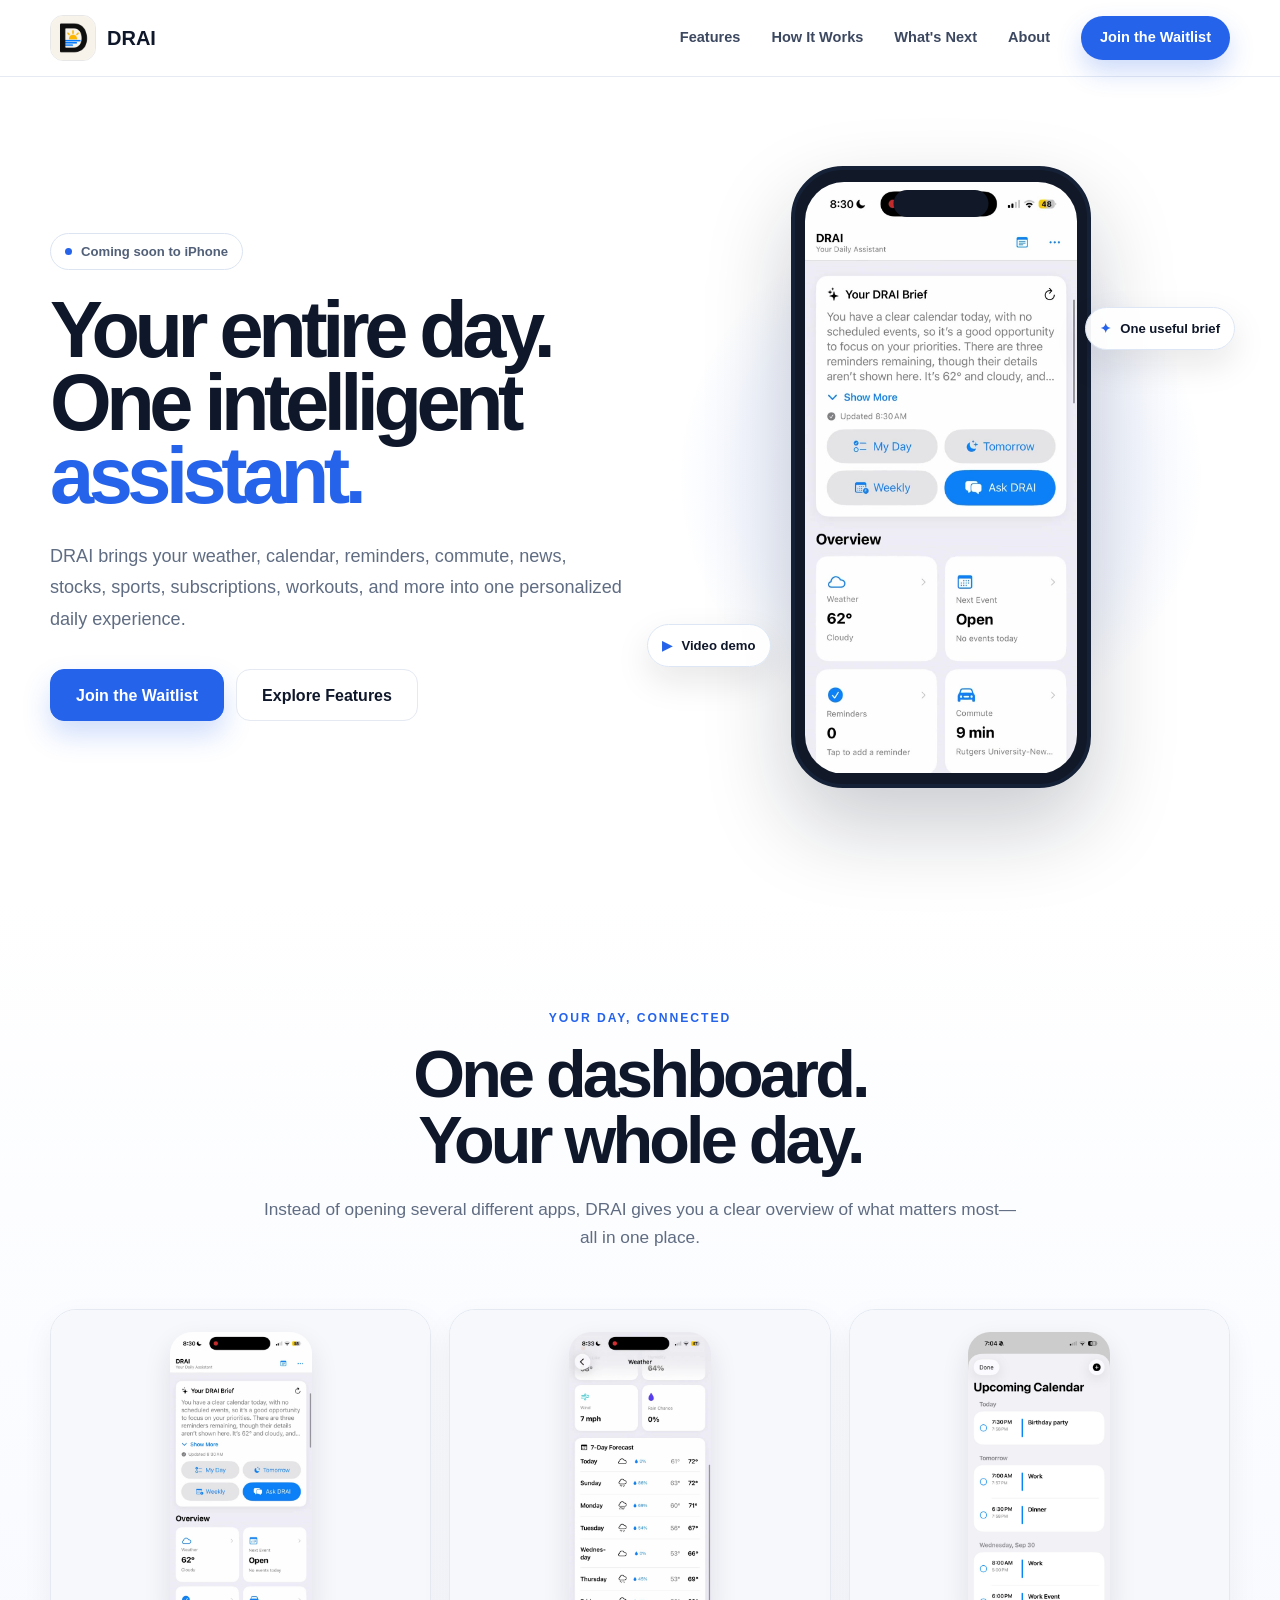
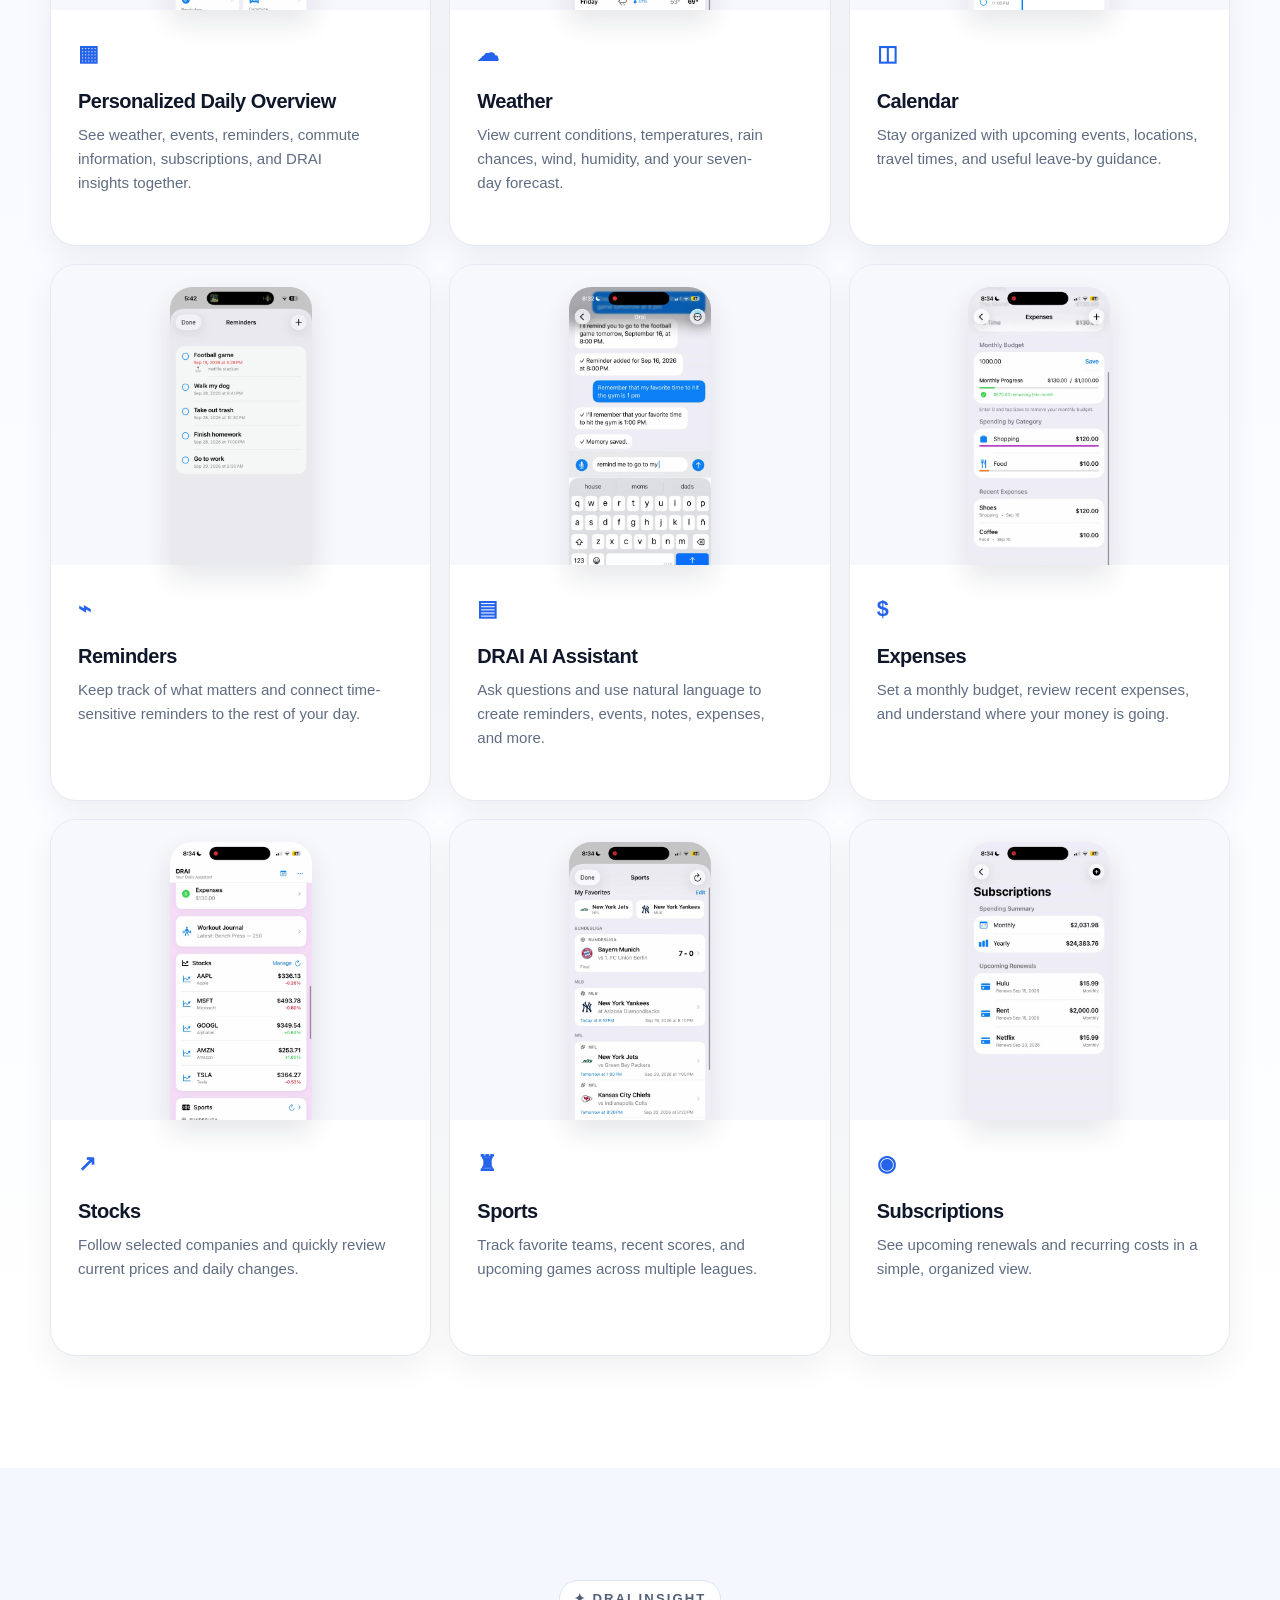
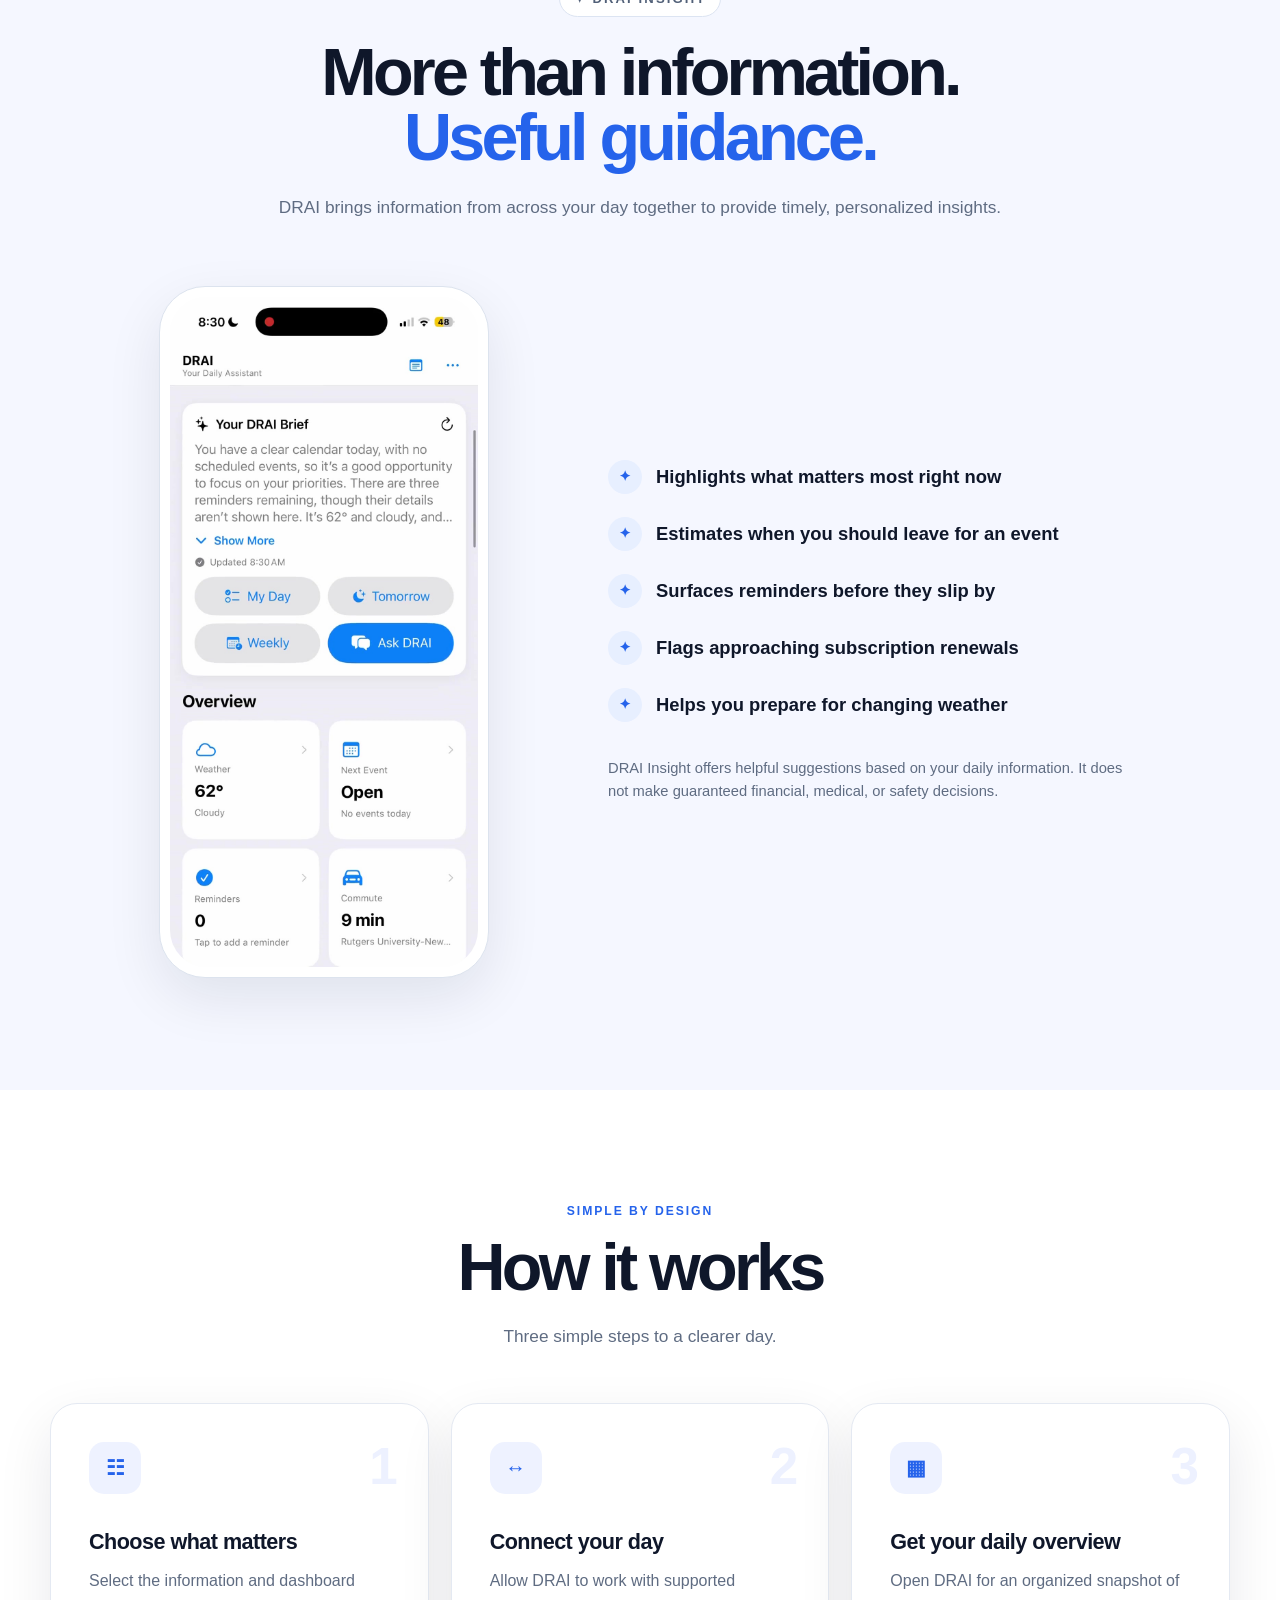
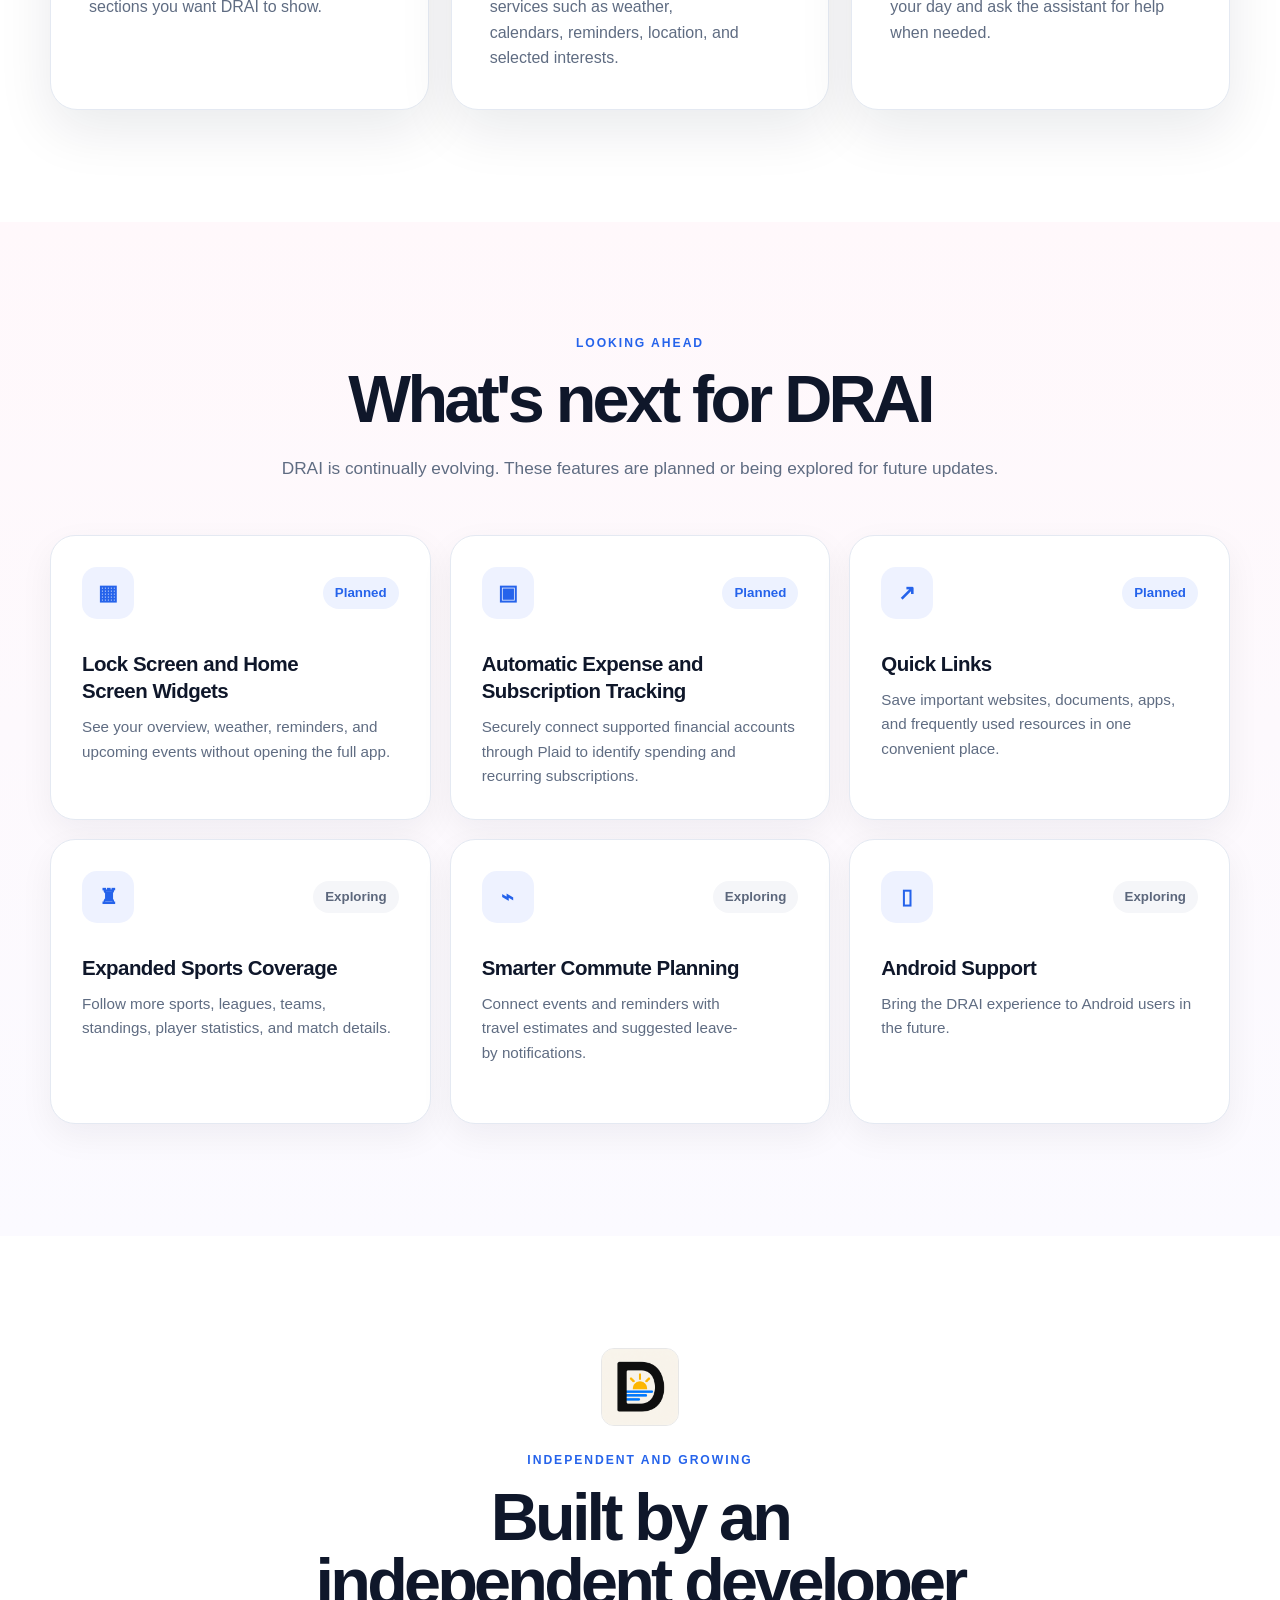
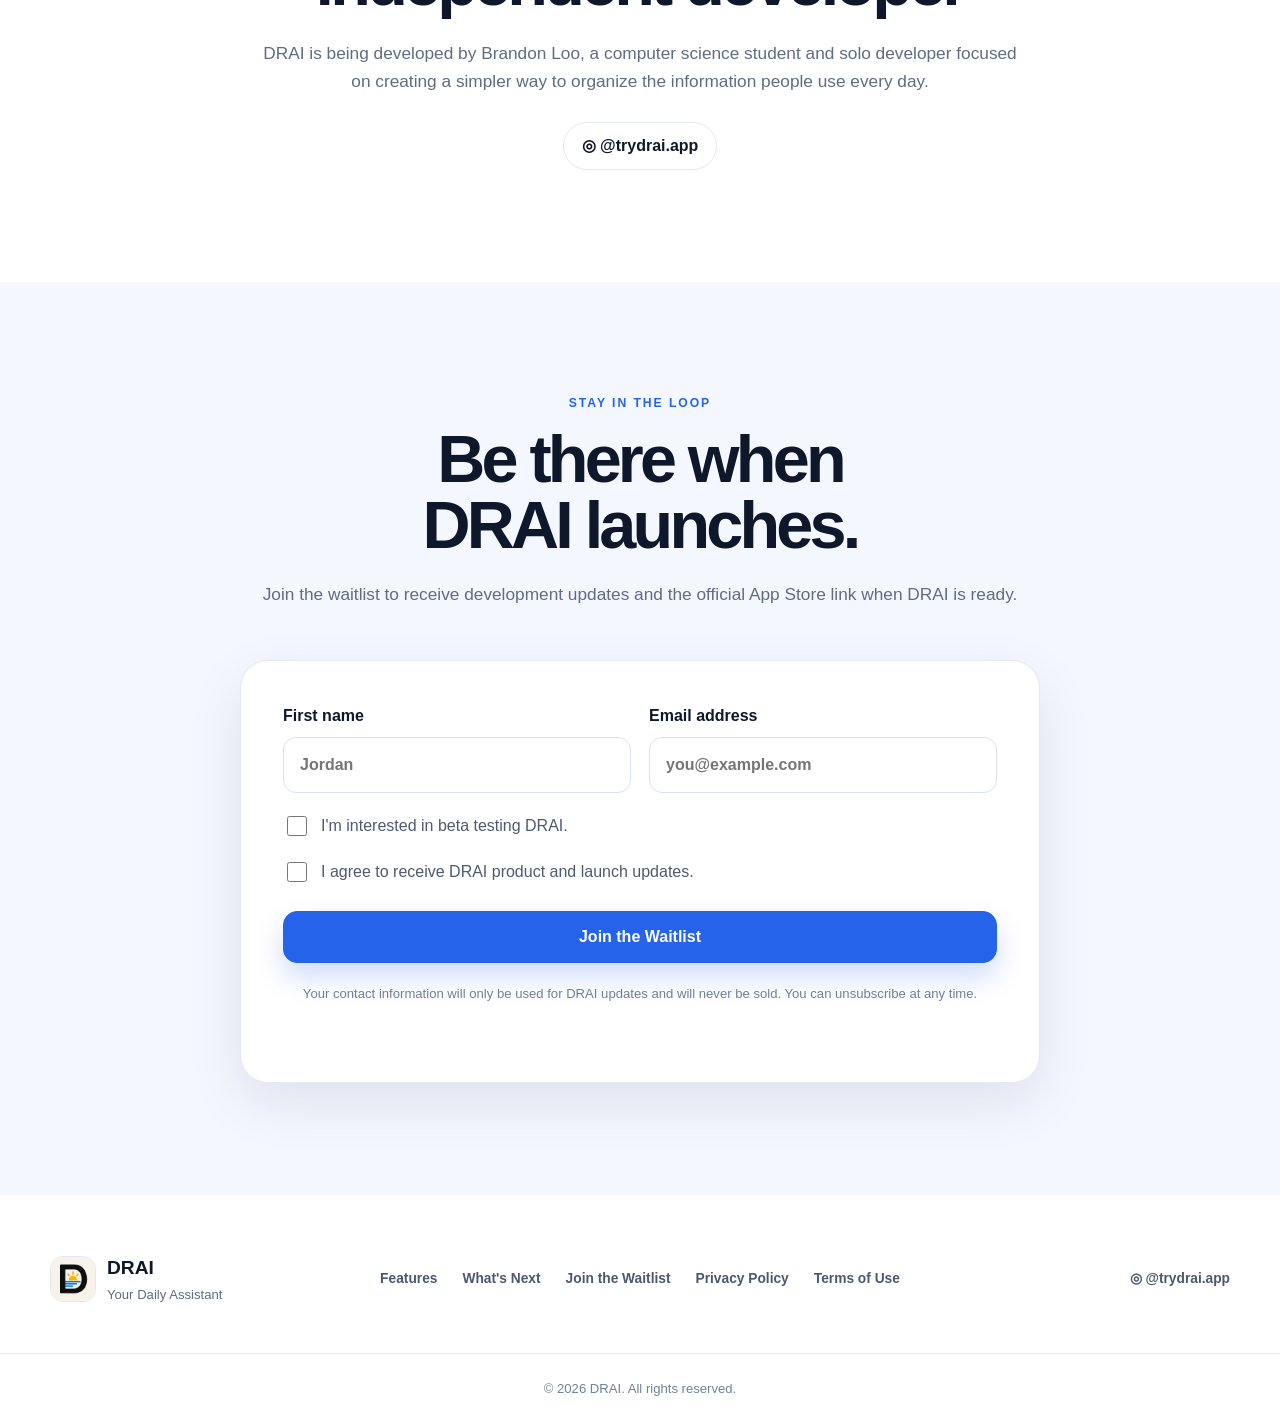
==== index.html @ 0951b3e7 "Publish DRAI landing page" ====
<!doctype html>
<html lang="en">
<head>
  <meta charset="utf-8"><meta name="viewport" content="width=device-width, initial-scale=1"><meta name="theme-color" content="#ffffff">
  <meta name="description" content="DRAI brings your weather, calendar, reminders, commute, news, stocks, sports, subscriptions, workouts, and more into one personalized daily experience.">
  <title>DRAI — Your Daily Assistant</title><link rel="icon" href="assets/drai-icon.png"><link rel="stylesheet" href="styles.css">
</head>
<body>
  <header class="site-header">
    <a class="brand" href="#top" aria-label="DRAI home"><img src="assets/drai-icon.png" alt="DRAI app logo" width="46" height="46"><span>DRAI</span></a>
    <button class="menu-button" type="button" aria-expanded="false" aria-controls="site-nav">Menu</button>
    <nav id="site-nav" aria-label="Main navigation"><a href="#features">Features</a><a href="#how-it-works">How It Works</a><a href="#roadmap">What's Next</a><a href="#about">About</a><a class="nav-cta" href="#waitlist">Join the Waitlist</a></nav>
  </header>
  <main id="top">
    <section class="hero page-width">
      <div class="hero-copy"><p class="status-pill"><span></span> Coming soon to iPhone</p><h1>Your entire day.<br>One intelligent<br><em>assistant.</em></h1><p class="hero-text">DRAI brings your weather, calendar, reminders, commute, news, stocks, sports, subscriptions, workouts, and more into one personalized daily experience.</p><div class="hero-actions"><a class="button primary" href="#waitlist">Join the Waitlist</a><a class="button secondary" href="#features">Explore Features</a></div></div>
      <div class="hero-media"><div class="hero-glow"></div><div class="phone-shell"><div class="phone-speaker"></div><video autoplay muted loop playsinline preload="metadata" poster="assets/screens/overview.jpg" aria-label="DRAI app demonstration"><source src="assets/drai-demo.mp4" type="video/mp4"></video></div><div class="floating-chip chip-one"><span>✦</span> One useful brief</div><div class="floating-chip chip-two"><span>▶</span> Video demo</div></div>
    </section>
    <section id="features" class="features-section section-space"><div class="page-width">
      <div class="section-heading centered"><p class="eyebrow">Your day, connected</p><h2>One dashboard.<br>Your whole day.</h2><p>Instead of opening several different apps, DRAI gives you a clear overview of what matters most—all in one place.</p></div>
      <div class="feature-grid">
        <article class="feature-card"><div class="screen-preview"><img src="assets/screens/overview.jpg" alt="DRAI personalized daily overview"></div><div class="card-copy"><span class="card-icon">▦</span><h3>Personalized Daily Overview</h3><p>See weather, events, reminders, commute information, subscriptions, and DRAI insights together.</p></div></article>
        <article class="feature-card"><div class="screen-preview"><img src="assets/screens/weather.jpg" alt="DRAI weather screen"></div><div class="card-copy"><span class="card-icon">☁</span><h3>Weather</h3><p>View current conditions, temperatures, rain chances, wind, humidity, and your seven-day forecast.</p></div></article>
        <article class="feature-card"><div class="screen-preview"><img src="assets/screens/calendar.jpg" alt="DRAI calendar screen"></div><div class="card-copy"><span class="card-icon">◫</span><h3>Calendar</h3><p>Stay organized with upcoming events, locations, travel times, and useful leave-by guidance.</p></div></article>
        <article class="feature-card"><div class="screen-preview"><img src="assets/screens/reminders.jpg" alt="DRAI reminders screen"></div><div class="card-copy"><span class="card-icon">⌁</span><h3>Reminders</h3><p>Keep track of what matters and connect time-sensitive reminders to the rest of your day.</p></div></article>
        <article class="feature-card"><div class="screen-preview"><img src="assets/screens/assistant.jpg" alt="DRAI AI assistant screen"></div><div class="card-copy"><span class="card-icon">▤</span><h3>DRAI AI Assistant</h3><p>Ask questions and use natural language to create reminders, events, notes, expenses, and more.</p></div></article>
        <article class="feature-card"><div class="screen-preview"><img src="assets/screens/expenses.jpg" alt="DRAI expenses screen"></div><div class="card-copy"><span class="card-icon">$</span><h3>Expenses</h3><p>Set a monthly budget, review recent expenses, and understand where your money is going.</p></div></article>
        <article class="feature-card"><div class="screen-preview"><img src="assets/screens/stocks.jpg" alt="DRAI stocks screen"></div><div class="card-copy"><span class="card-icon">↗</span><h3>Stocks</h3><p>Follow selected companies and quickly review current prices and daily changes.</p></div></article>
        <article class="feature-card"><div class="screen-preview"><img src="assets/screens/sports.jpg" alt="DRAI sports screen"></div><div class="card-copy"><span class="card-icon">♜</span><h3>Sports</h3><p>Track favorite teams, recent scores, and upcoming games across multiple leagues.</p></div></article>
        <article class="feature-card"><div class="screen-preview"><img src="assets/screens/subscriptions.jpg" alt="DRAI subscriptions screen"></div><div class="card-copy"><span class="card-icon">◉</span><h3>Subscriptions</h3><p>See upcoming renewals and recurring costs in a simple, organized view.</p></div></article>
      </div>
    </div></section>
    <section class="insight-section section-space"><div class="page-width">
      <div class="section-heading centered insight-heading"><p class="eyebrow pill-label">✦ DRAI Insight</p><h2>More than information.<br><span>Useful guidance.</span></h2><p>DRAI brings information from across your day together to provide timely, personalized insights.</p></div>
      <div class="insight-grid"><div class="insight-phone"><img src="assets/screens/overview.jpg" alt="DRAI dashboard with a personalized daily insight"></div><div class="insight-copy"><ul><li>Highlights what matters most right now</li><li>Estimates when you should leave for an event</li><li>Surfaces reminders before they slip by</li><li>Flags approaching subscription renewals</li><li>Helps you prepare for changing weather</li></ul><p>DRAI Insight offers helpful suggestions based on your daily information. It does not make guaranteed financial, medical, or safety decisions.</p></div></div>
    </div></section>
    <section id="how-it-works" class="how-section section-space"><div class="page-width">
      <div class="section-heading centered compact-heading"><p class="eyebrow">Simple by design</p><h2>How it works</h2><p>Three simple steps to a clearer day.</p></div>
      <div class="steps-grid"><article><span class="step-number">1</span><div class="step-icon">☷</div><h3>Choose what matters</h3><p>Select the information and dashboard sections you want DRAI to show.</p></article><article><span class="step-number">2</span><div class="step-icon">↔</div><h3>Connect your day</h3><p>Allow DRAI to work with supported services such as weather, calendars, reminders, location, and selected interests.</p></article><article><span class="step-number">3</span><div class="step-icon">▦</div><h3>Get your daily overview</h3><p>Open DRAI for an organized snapshot of your day and ask the assistant for help when needed.</p></article></div>
    </div></section>
    <section id="roadmap" class="roadmap-section section-space"><div class="page-width">
      <div class="section-heading centered compact-heading"><p class="eyebrow">Looking ahead</p><h2>What's next for DRAI</h2><p>DRAI is continually evolving. These features are planned or being explored for future updates.</p></div>
      <div class="roadmap-grid">
        <article><div class="roadmap-top"><span class="roadmap-icon">▦</span><small>Planned</small></div><h3>Lock Screen and Home Screen Widgets</h3><p>See your overview, weather, reminders, and upcoming events without opening the full app.</p></article>
        <article><div class="roadmap-top"><span class="roadmap-icon">▣</span><small>Planned</small></div><h3>Automatic Expense and Subscription Tracking</h3><p>Securely connect supported financial accounts through Plaid to identify spending and recurring subscriptions.</p></article>
        <article><div class="roadmap-top"><span class="roadmap-icon">↗</span><small>Planned</small></div><h3>Quick Links</h3><p>Save important websites, documents, apps, and frequently used resources in one convenient place.</p></article>
        <article><div class="roadmap-top"><span class="roadmap-icon">♜</span><small class="exploring">Exploring</small></div><h3>Expanded Sports Coverage</h3><p>Follow more sports, leagues, teams, standings, player statistics, and match details.</p></article>
        <article><div class="roadmap-top"><span class="roadmap-icon">⌁</span><small class="exploring">Exploring</small></div><h3>Smarter Commute Planning</h3><p>Connect events and reminders with travel estimates and suggested leave-by notifications.</p></article>
        <article><div class="roadmap-top"><span class="roadmap-icon">▯</span><small class="exploring">Exploring</small></div><h3>Android Support</h3><p>Bring the DRAI experience to Android users in the future.</p></article>
      </div>
    </div></section>
    <section id="about" class="about-section section-space"><div class="page-width about-content"><img src="assets/drai-icon.png" alt="DRAI app logo" width="78" height="78"><p class="eyebrow">Independent and growing</p><h2>Built by an<br>independent developer</h2><p>DRAI is being developed by Brandon Loo, a computer science student and solo developer focused on creating a simpler way to organize the information people use every day.</p><a class="instagram-pill" href="https://www.instagram.com/trydrai.app/" target="_blank" rel="noreferrer">◎ @trydrai.app</a></div></section>
    <section id="waitlist" class="waitlist-section section-space"><div class="page-width">
      <div class="section-heading centered compact-heading"><p class="eyebrow">Stay in the loop</p><h2>Be there when<br>DRAI launches.</h2><p>Join the waitlist to receive development updates and the official App Store link when DRAI is ready.</p></div>
      <form class="waitlist-card" id="waitlist-form"><div class="form-row"><label>First name<input name="firstName" autocomplete="given-name" placeholder="Jordan" required></label><label>Email address<input name="email" type="email" autocomplete="email" placeholder="you@example.com" required></label></div><label class="check-row"><input name="beta" type="checkbox"><span>I'm interested in beta testing DRAI.</span></label><label class="check-row"><input name="updates" type="checkbox" required><span>I agree to receive DRAI product and launch updates.</span></label><button class="button primary form-button" type="submit">Join the Waitlist</button><p class="privacy-note">Your contact information will only be used for DRAI updates and will never be sold. You can unsubscribe at any time.</p><p class="form-status" aria-live="polite"></p></form>
    </div></section>
  </main>
  <footer><div class="footer-main page-width"><div class="footer-brand"><img src="assets/drai-icon.png" alt="" width="46" height="46"><div><strong>DRAI</strong><span>Your Daily Assistant</span></div></div><div class="footer-links"><a href="#features">Features</a><a href="#roadmap">What's Next</a><a href="#waitlist">Join the Waitlist</a><a href="privacy.html">Privacy Policy</a><a href="terms.html">Terms of Use</a></div><a class="footer-social" href="https://www.instagram.com/trydrai.app/" target="_blank" rel="noreferrer">◎ @trydrai.app</a></div><p class="copyright">© <span id="year"></span> DRAI. All rights reserved.</p></footer>
  <script src="script.js"></script>
</body></html>
---- styles.css ----
:root{--ink:#0f172a;--muted:#5f6c82;--blue:#2563eb;--soft:#f5f7ff;--line:#e4e9f2;--white:#fff;--shadow:0 20px 55px rgba(15,23,42,.09)}
*{box-sizing:border-box}html{scroll-behavior:smooth}body{margin:0;color:var(--ink);background:#fff;font-family:-apple-system,BlinkMacSystemFont,"SF Pro Display","Segoe UI",sans-serif;font-size:16px;line-height:1.6}img,video{display:block;max-width:100%}a{color:inherit}.page-width{width:min(1180px,calc(100% - 40px));margin-inline:auto}.section-space{padding-block:112px}
.site-header{position:sticky;z-index:50;top:0;display:flex;align-items:center;justify-content:space-between;padding:15px max(24px,calc((100vw - 1180px)/2));border-bottom:1px solid rgba(228,233,242,.9);background:rgba(255,255,255,.92);backdrop-filter:blur(18px)}.brand{display:flex;align-items:center;gap:11px;font-size:1.25rem;font-weight:850;text-decoration:none}.brand img,.footer-brand img,.about-content>img{border:1px solid #e7e7e7;border-radius:13px}.menu-button{display:none;border:0;background:none;color:var(--ink);font:inherit;font-weight:750}.site-header nav{display:flex;align-items:center;gap:31px}.site-header nav a{color:#3c4860;font-size:.91rem;font-weight:650;text-decoration:none}.site-header nav a:hover{color:var(--blue)}.nav-cta{padding:10px 19px!important;border-radius:999px;color:#fff!important;background:var(--blue);box-shadow:0 12px 26px rgba(37,99,235,.23)}
.hero{display:grid;grid-template-columns:1.02fr .98fr;align-items:center;min-height:780px;padding-block:80px 100px}.status-pill,.pill-label{display:inline-flex!important;align-items:center;gap:9px;width:max-content!important;margin:0 0 23px!important;padding:7px 14px;border:1px solid #dce4f2;border-radius:999px;color:#516078!important;background:#fff!important;font-size:.82rem!important;font-weight:700}.status-pill span{width:7px;height:7px;border-radius:99px;background:var(--blue)}h1,h2,h3,p{text-wrap:pretty}h1{margin:0;font-size:clamp(3.9rem,6.2vw,6.1rem);line-height:.92;letter-spacing:-.069em}h1 em{color:var(--blue);font-style:normal}.hero-text{max-width:650px;margin:29px 0 0;color:var(--muted);font-size:1.13rem;line-height:1.75}.hero-actions{display:flex;flex-wrap:wrap;gap:12px;margin-top:34px}.button{display:inline-flex;align-items:center;justify-content:center;min-height:52px;padding:0 25px;border:1px solid var(--line);border-radius:14px;font:inherit;font-weight:760;text-decoration:none;cursor:pointer;transition:transform .2s ease,box-shadow .2s ease}.button:hover{transform:translateY(-2px)}.button.primary{border-color:var(--blue);color:#fff;background:var(--blue);box-shadow:0 14px 28px rgba(37,99,235,.22)}.button.secondary{background:#fff}.hero-media{position:relative;display:grid;place-items:center;min-height:640px}.hero-glow{position:absolute;width:520px;height:520px;border-radius:50%;background:radial-gradient(circle,#e5efff 0,#f5f8ff 55%,rgba(255,255,255,0) 72%)}.phone-shell{position:relative;z-index:2;overflow:hidden;width:300px;padding:12px 10px 10px;border:4px solid #152137;border-radius:52px;background:#111827;box-shadow:0 38px 85px rgba(15,23,42,.22)}.phone-shell video{width:100%;aspect-ratio:900/1956;border-radius:39px;object-fit:cover;background:#eef0f7}.phone-speaker{position:absolute;z-index:4;top:20px;left:50%;width:95px;height:27px;border-radius:999px;background:#111827;transform:translateX(-50%)}.floating-chip{position:absolute;z-index:4;padding:10px 14px;border:1px solid #dce6f4;border-radius:999px;background:rgba(255,255,255,.94);box-shadow:0 14px 35px rgba(15,23,42,.1);font-size:.82rem;font-weight:750}.floating-chip span{margin-right:6px;color:var(--blue)}.chip-one{top:150px;right:-5px}.chip-two{bottom:130px;left:-5px}
.section-heading{max-width:820px;margin:0 auto 58px}.section-heading.centered{text-align:center}.eyebrow{margin:0 0 14px;color:var(--blue);font-size:.76rem;font-weight:850;letter-spacing:.16em;text-transform:uppercase}.section-heading h2,.about-content h2,.legal-page h2{margin:0;font-size:clamp(3rem,5.2vw,5rem);line-height:.98;letter-spacing:-.057em}.section-heading h2 span{color:var(--blue)}.section-heading>p:last-child{max-width:760px;margin:23px auto 0;color:var(--muted);font-size:1.08rem}.compact-heading{margin-bottom:52px}
.features-section{background:linear-gradient(180deg,#fff 0,#f8faff 35%,#fff 100%)}.feature-grid{display:grid;grid-template-columns:repeat(3,1fr);gap:18px}.feature-card{overflow:hidden;border:1px solid var(--line);border-radius:26px;background:#fff;box-shadow:0 12px 32px rgba(15,23,42,.06);transition:transform .2s ease,box-shadow .2s ease}.feature-card:hover{transform:translateY(-5px);box-shadow:var(--shadow)}.screen-preview{display:grid;place-items:center;height:300px;padding:22px 20px 0;background:#f7f8fc}.screen-preview img{width:142px;height:278px;border-radius:22px 22px 0 0;object-fit:cover;object-position:top;box-shadow:0 12px 28px rgba(15,23,42,.11)}.card-copy{min-height:235px;padding:27px}.card-copy h3{margin:17px 0 10px;font-size:1.25rem;line-height:1.23;letter-spacing:-.025em}.card-copy p{margin:0;color:var(--muted);font-size:.94rem}.card-icon{color:var(--blue);font-size:1.35rem;font-weight:850}
.insight-section{background:var(--soft)}.insight-heading{margin-bottom:65px}.insight-grid{display:grid;grid-template-columns:.8fr 1.2fr;gap:110px;align-items:center;max-width:980px;margin:auto}.insight-phone{justify-self:center;overflow:hidden;width:330px;padding:10px;border:1px solid #dce3ee;border-radius:46px;background:#fff;box-shadow:var(--shadow)}.insight-phone img{border-radius:37px}.insight-copy ul{display:grid;gap:23px;margin:0;padding:0;list-style:none}.insight-copy li{display:flex;align-items:center;font-size:1.15rem;font-weight:650}.insight-copy li::before{content:"✦";display:grid;place-items:center;flex:0 0 34px;width:34px;height:34px;margin-right:14px;border-radius:50%;color:var(--blue);background:#e7efff;font-size:.9rem}.insight-copy>p{margin:35px 0 0;color:var(--muted);font-size:.92rem}
.steps-grid{display:grid;grid-template-columns:repeat(3,1fr);gap:22px}.steps-grid article{position:relative;min-height:305px;padding:38px;border:1px solid var(--line);border-radius:27px;background:#fff;box-shadow:var(--shadow)}.step-number{position:absolute;top:22px;right:30px;color:#edf1ff;font-size:3.2rem;font-weight:900}.step-icon,.roadmap-icon{display:grid;place-items:center;width:52px;height:52px;border-radius:15px;color:var(--blue);background:#eef2ff;font-size:1.3rem;font-weight:850}.steps-grid h3{margin:31px 0 9px;font-size:1.35rem;letter-spacing:-.025em}.steps-grid p{margin:0;color:var(--muted)}
.roadmap-section{background:linear-gradient(180deg,#fff8fb,#fbfaff)}.roadmap-grid{display:grid;grid-template-columns:repeat(3,1fr);gap:19px}.roadmap-grid article{min-height:285px;padding:31px;border:1px solid var(--line);border-radius:25px;background:#fff;box-shadow:0 12px 34px rgba(15,23,42,.055)}.roadmap-top{display:flex;align-items:center;justify-content:space-between}.roadmap-top small{padding:5px 12px;border-radius:999px;color:var(--blue);background:#edf2ff;font-weight:800}.roadmap-top small.exploring{color:#5c677c;background:#f5f6f9}.roadmap-grid h3{margin:31px 0 11px;font-size:1.28rem;line-height:1.32;letter-spacing:-.025em}.roadmap-grid p{margin:0;color:var(--muted);font-size:.95rem}
.about-section{text-align:center;background:#fff}.about-content{display:flex;flex-direction:column;align-items:center;max-width:850px}.about-content>img{margin-bottom:25px}.about-content>p:not(.eyebrow){max-width:760px;margin:25px auto 0;color:var(--muted);font-size:1.08rem}.instagram-pill{margin-top:27px;padding:10px 18px;border:1px solid var(--line);border-radius:999px;background:#fff;font-weight:750;text-decoration:none}.waitlist-section{background:var(--soft)}.waitlist-card{max-width:800px;margin:auto;padding:42px;border:1px solid var(--line);border-radius:28px;background:#fff;box-shadow:var(--shadow)}.form-row{display:grid;grid-template-columns:1fr 1fr;gap:18px}.waitlist-card label:not(.check-row){display:grid;gap:8px;font-weight:750}.waitlist-card input:not([type=checkbox]){width:100%;min-height:56px;padding:0 16px;border:1px solid #dce2ed;border-radius:13px;color:var(--ink);font:inherit;outline:none}.waitlist-card input:not([type=checkbox]):focus{border-color:var(--blue);box-shadow:0 0 0 4px #eaf1ff}.check-row{display:flex;align-items:center;gap:11px;margin-top:20px;color:#4e5a70}.check-row input{width:20px;height:20px;accent-color:var(--blue)}.form-button{width:100%;margin-top:26px}.privacy-note{margin:20px auto 0;color:#718096;font-size:.82rem;text-align:center}.form-status{min-height:24px;margin:12px 0 0;color:var(--blue);font-weight:700;text-align:center}
.legal-page{max-width:800px}.legal-page p:not(.eyebrow){color:var(--muted);font-size:1.05rem}footer{padding-top:58px;background:#fff}.footer-main{display:grid;grid-template-columns:1fr auto 1fr;align-items:center;gap:35px;padding-bottom:48px}.footer-brand{display:flex;align-items:center;gap:11px}.footer-brand div{display:flex;flex-direction:column}.footer-brand strong{font-size:1.2rem}.footer-brand span{color:var(--muted);font-size:.82rem}.footer-links{display:flex;flex-wrap:wrap;justify-content:center;gap:25px}.footer-links a,.footer-social{color:#4b586e;font-size:.86rem;font-weight:650;text-decoration:none}.footer-social{justify-self:end}.copyright{margin:0;padding:24px;border-top:1px solid var(--line);color:#738097;font-size:.82rem;text-align:center}
@media(max-width:1000px){.hero{grid-template-columns:1fr;padding-top:90px}.hero-copy{max-width:760px}.hero-media{margin-top:45px}.feature-grid{grid-template-columns:repeat(2,1fr)}.insight-grid{gap:60px}.footer-main{grid-template-columns:1fr}.footer-brand{justify-content:center}.footer-social{justify-self:center}}
@media(max-width:720px){.page-width{width:min(100% - 28px,1180px)}.section-space{padding-block:82px}.site-header{padding-inline:18px}.menu-button{display:block}.site-header nav{position:absolute;top:calc(100% + 1px);left:0;right:0;display:none;align-items:stretch;gap:0;padding:12px 18px 20px;border-bottom:1px solid var(--line);background:#fff;box-shadow:0 18px 30px rgba(15,23,42,.08)}.site-header nav.open{display:grid}.site-header nav a{padding:12px 4px}.nav-cta{margin-top:7px;text-align:center}.hero{min-height:auto;padding-block:76px 60px}h1{font-size:clamp(3.15rem,15vw,4.7rem)}.hero-text{font-size:1rem}.hero-media{min-height:570px}.phone-shell{width:262px}.hero-glow{width:380px;height:380px}.floating-chip{font-size:.72rem}.chip-one{right:-5px}.chip-two{left:-5px}.feature-grid,.steps-grid,.roadmap-grid,.insight-grid,.form-row{grid-template-columns:1fr}.screen-preview{height:330px}.screen-preview img{width:156px;height:306px}.insight-grid{gap:45px}.insight-phone{width:min(300px,90%)}.insight-copy li{align-items:flex-start;font-size:1rem}.steps-grid article{min-height:270px}.roadmap-grid article{min-height:260px}.about-content h2{font-size:clamp(2.8rem,13vw,4.2rem)}.waitlist-card{padding:28px 20px}.check-row{align-items:flex-start}.footer-links{gap:15px 20px}}
@media(prefers-reduced-motion:reduce){html{scroll-behavior:auto}.feature-card,.button{transition:none}}
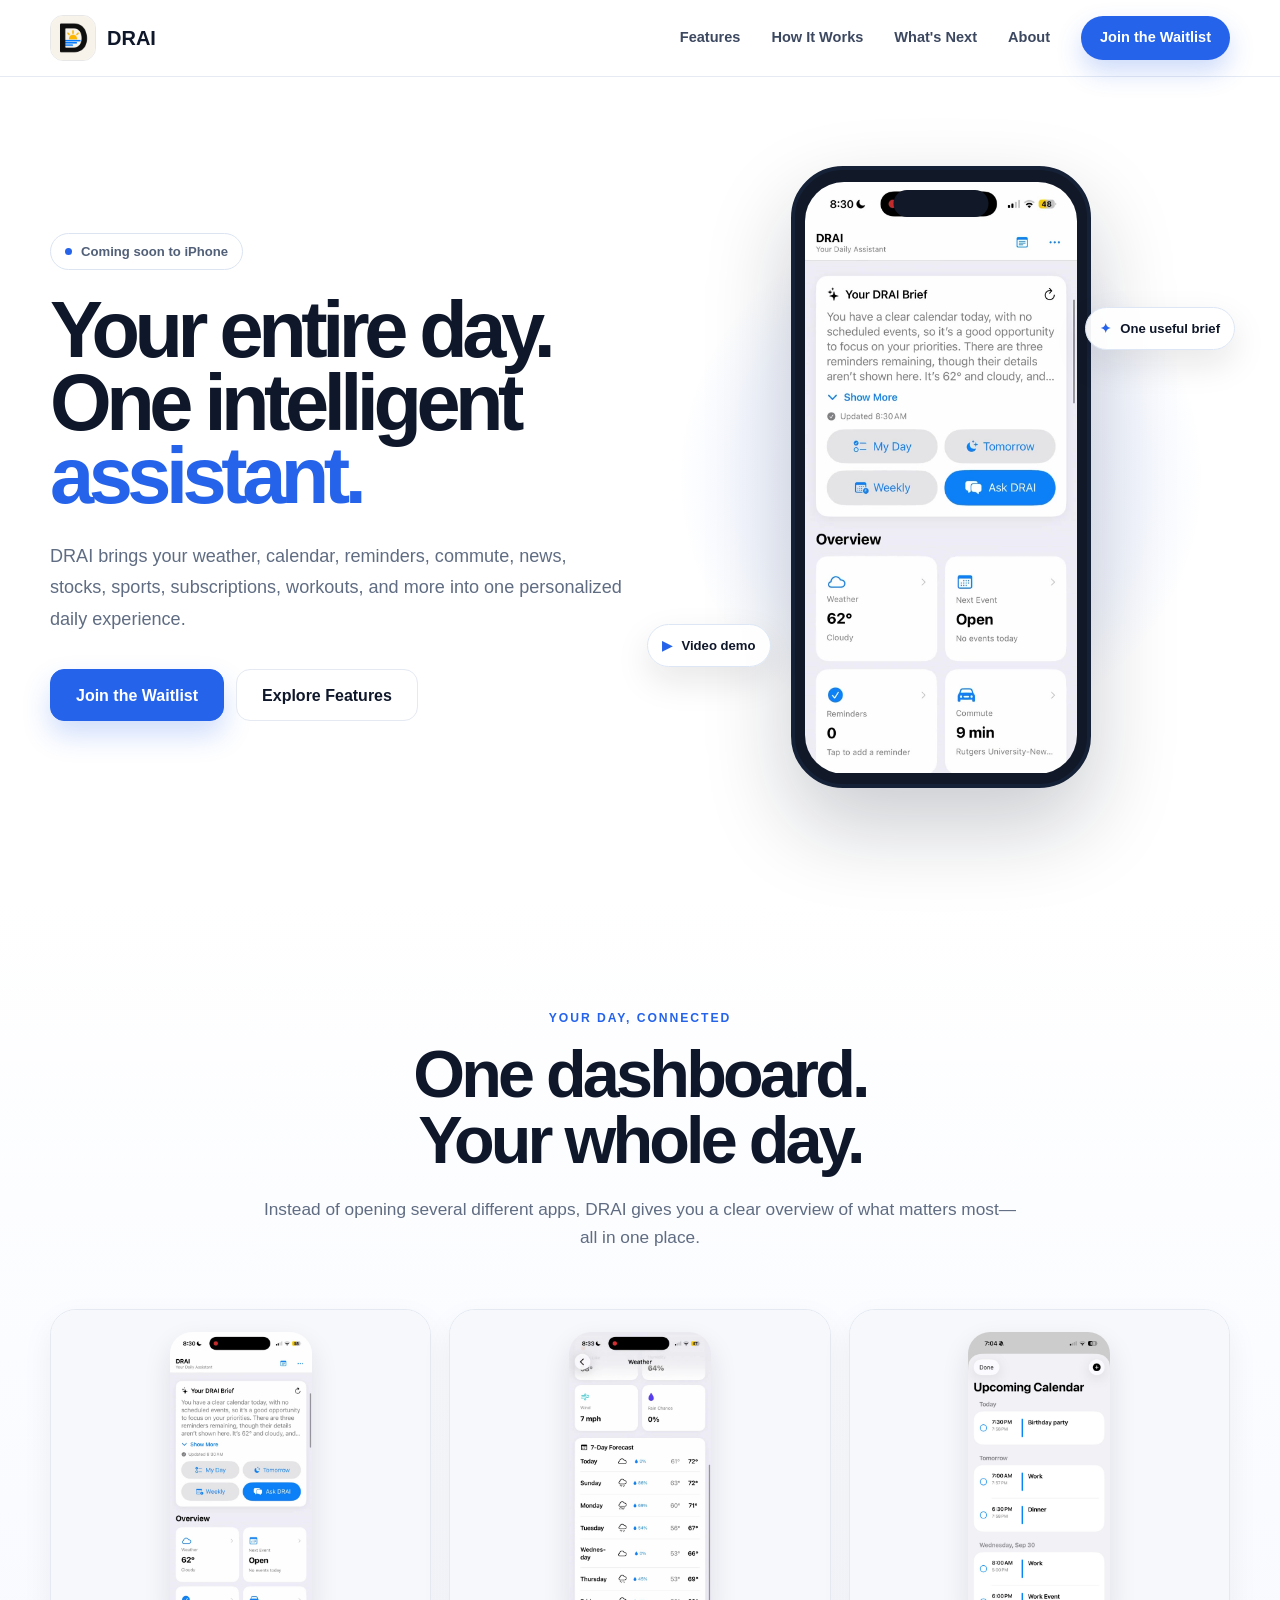
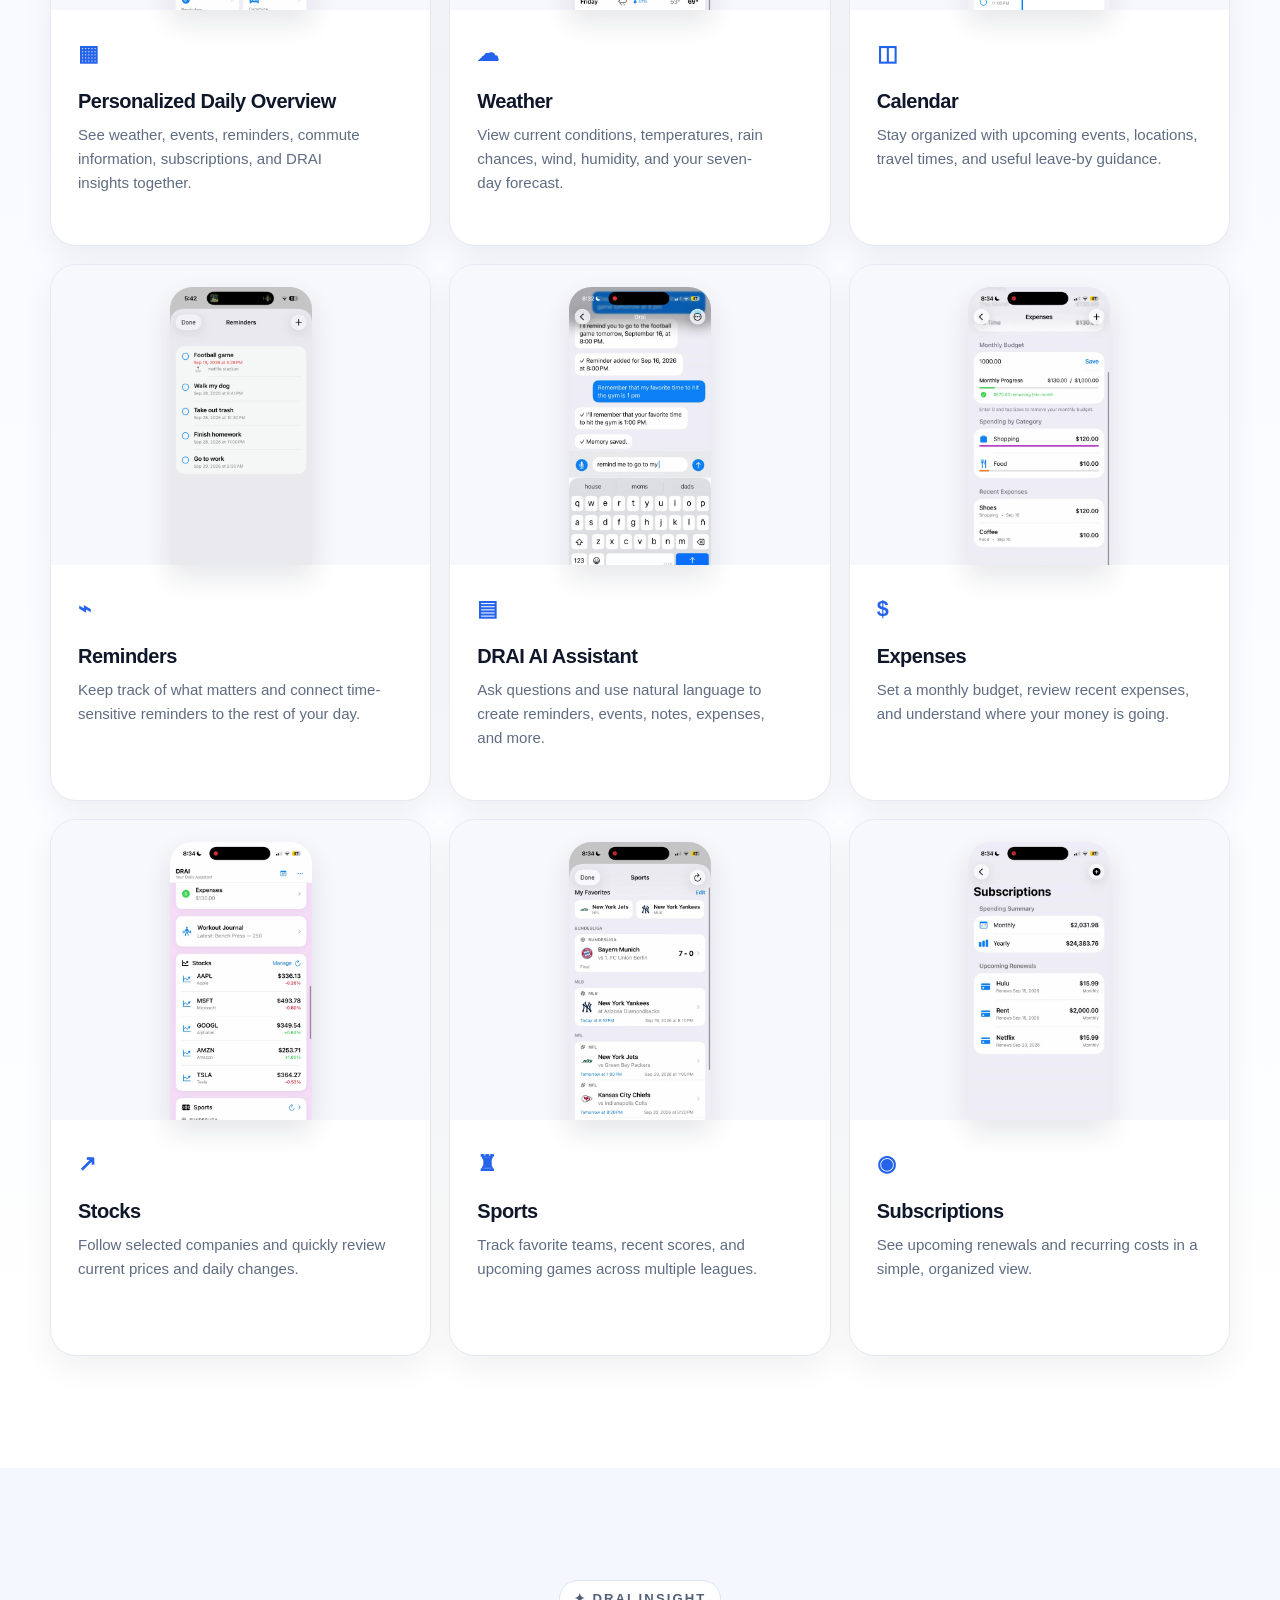
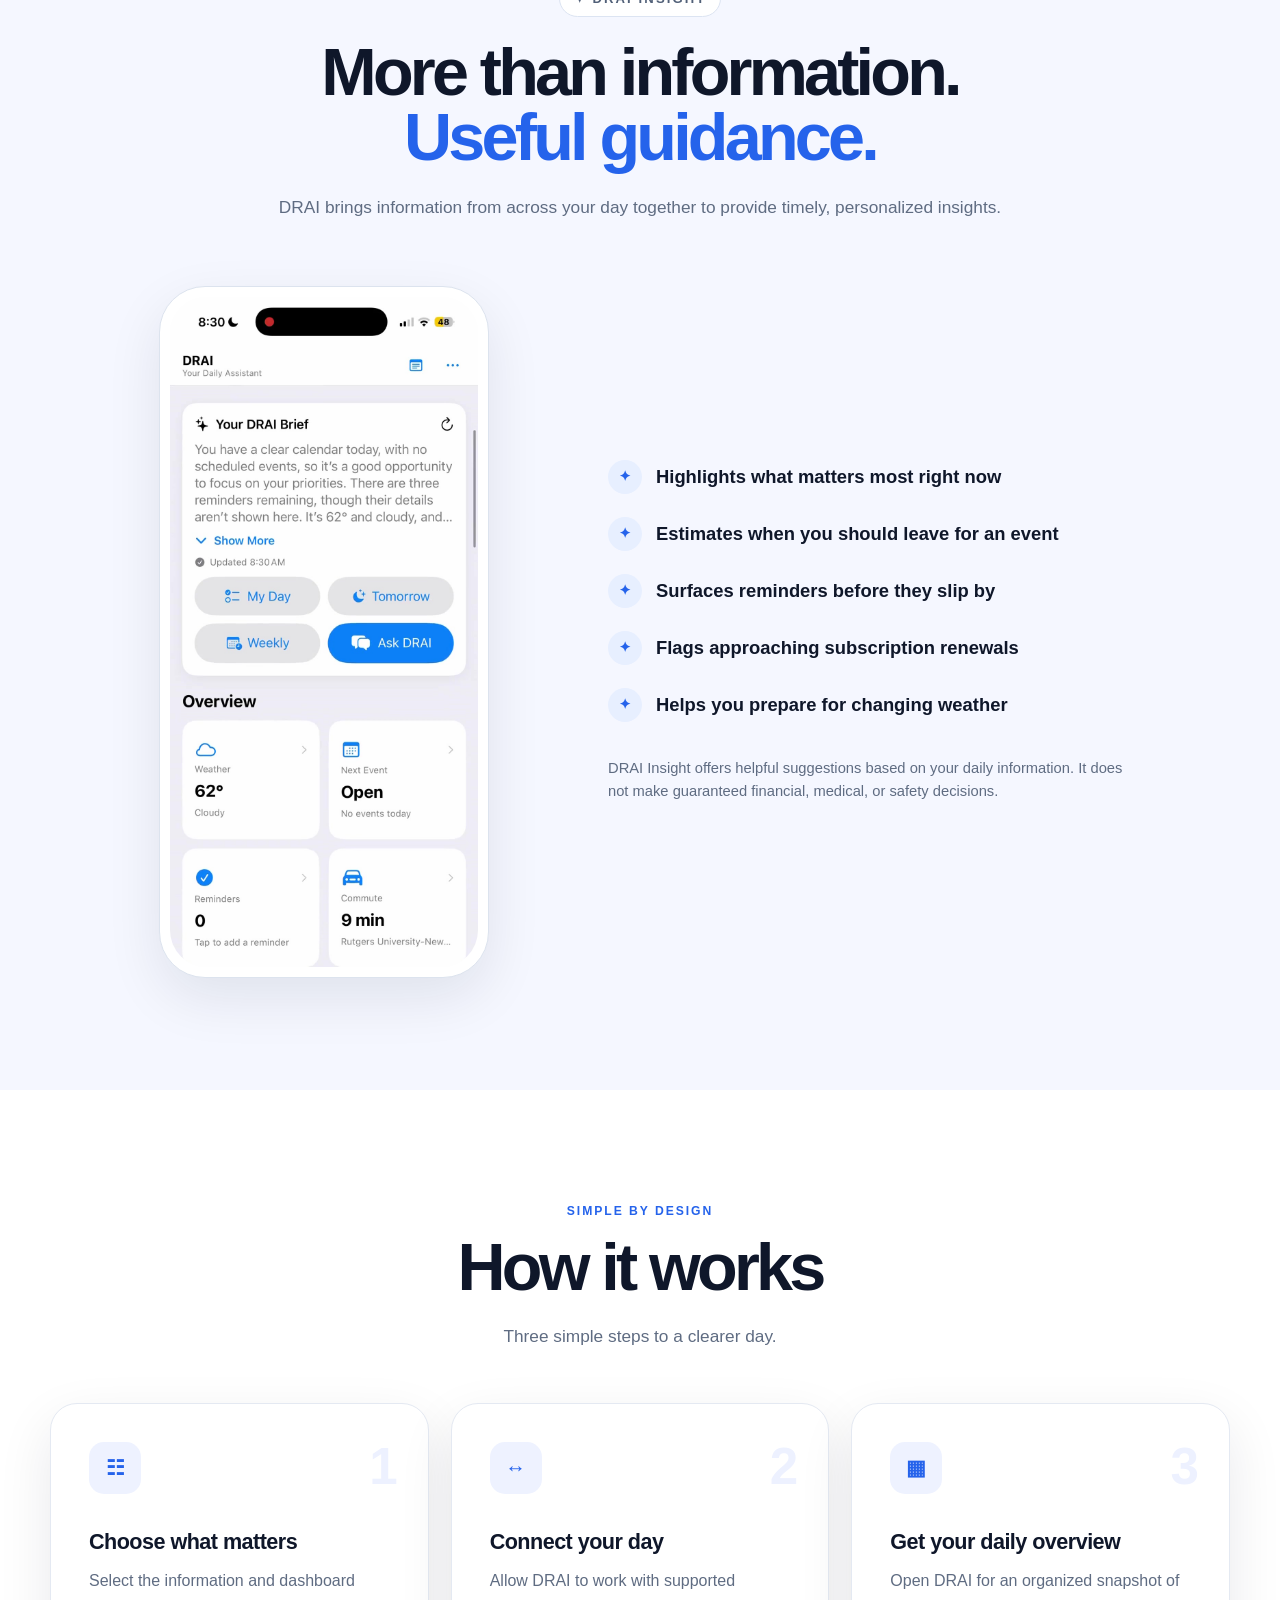
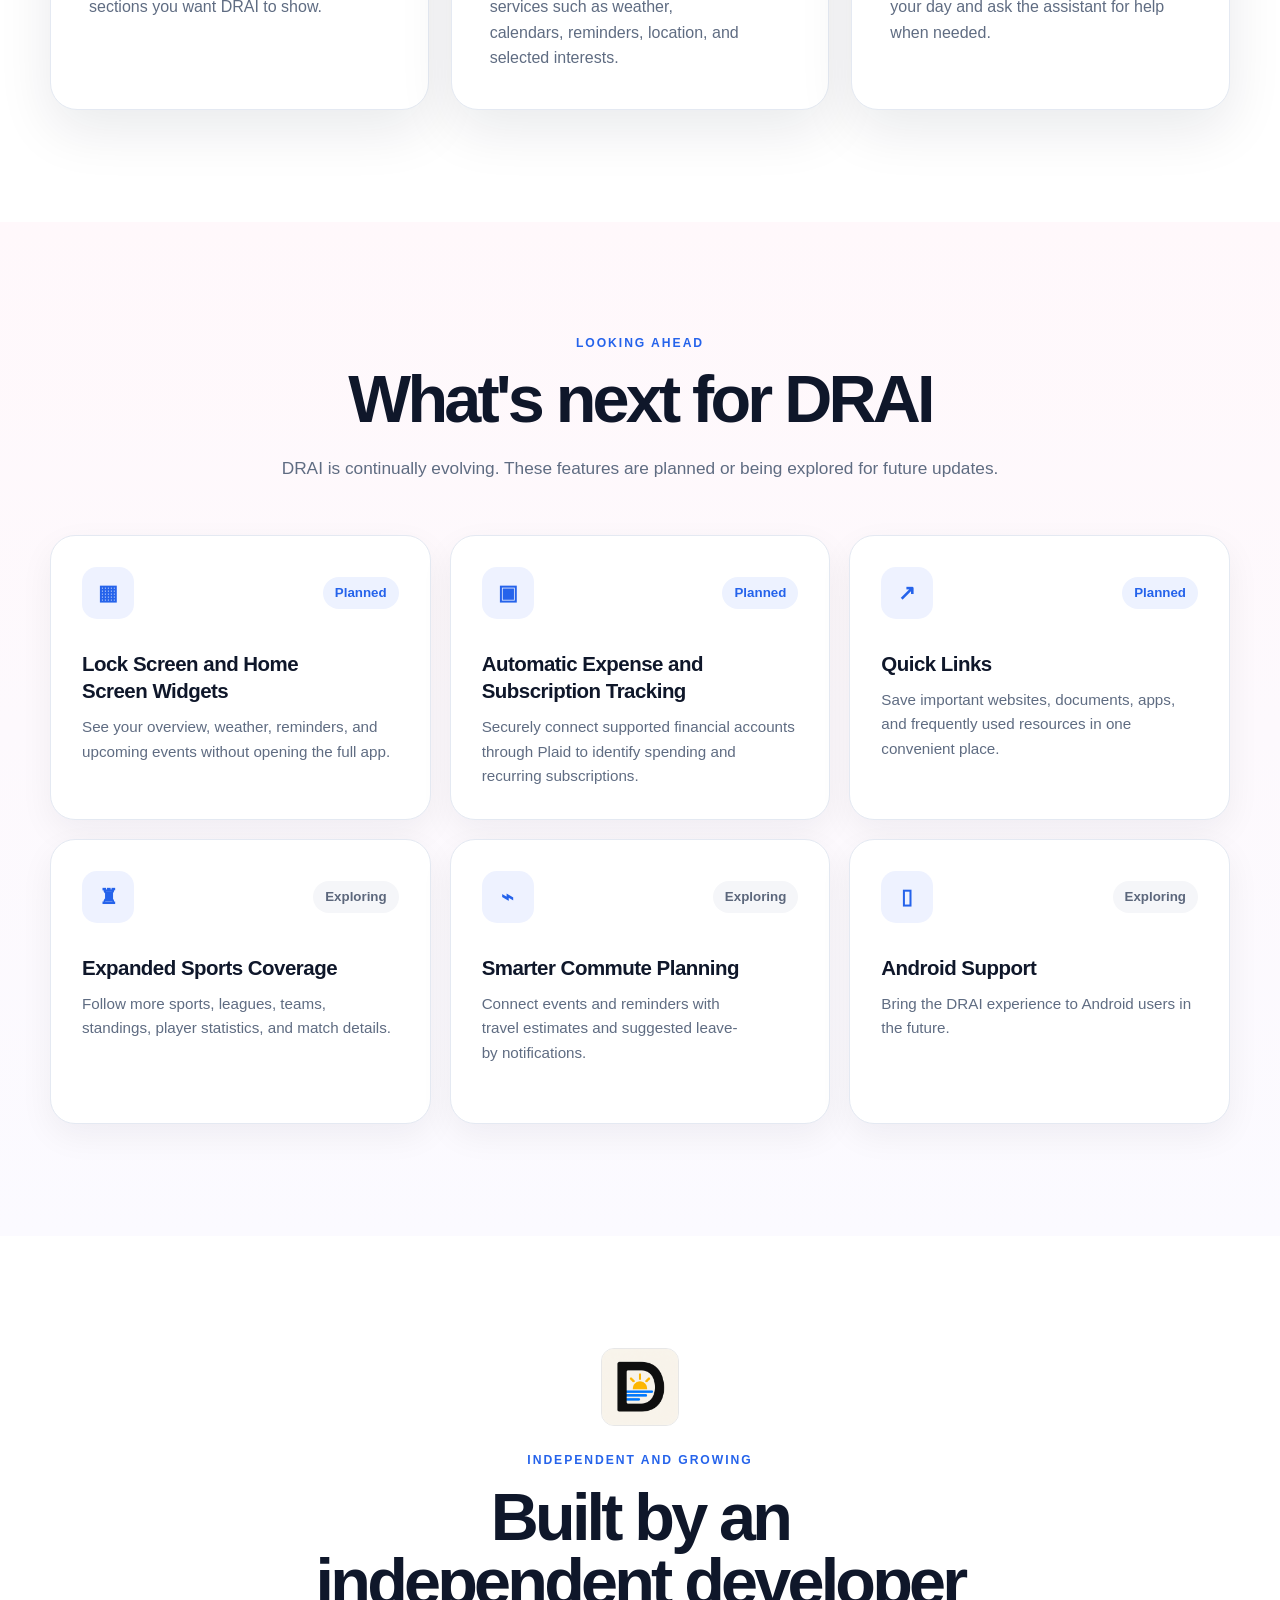
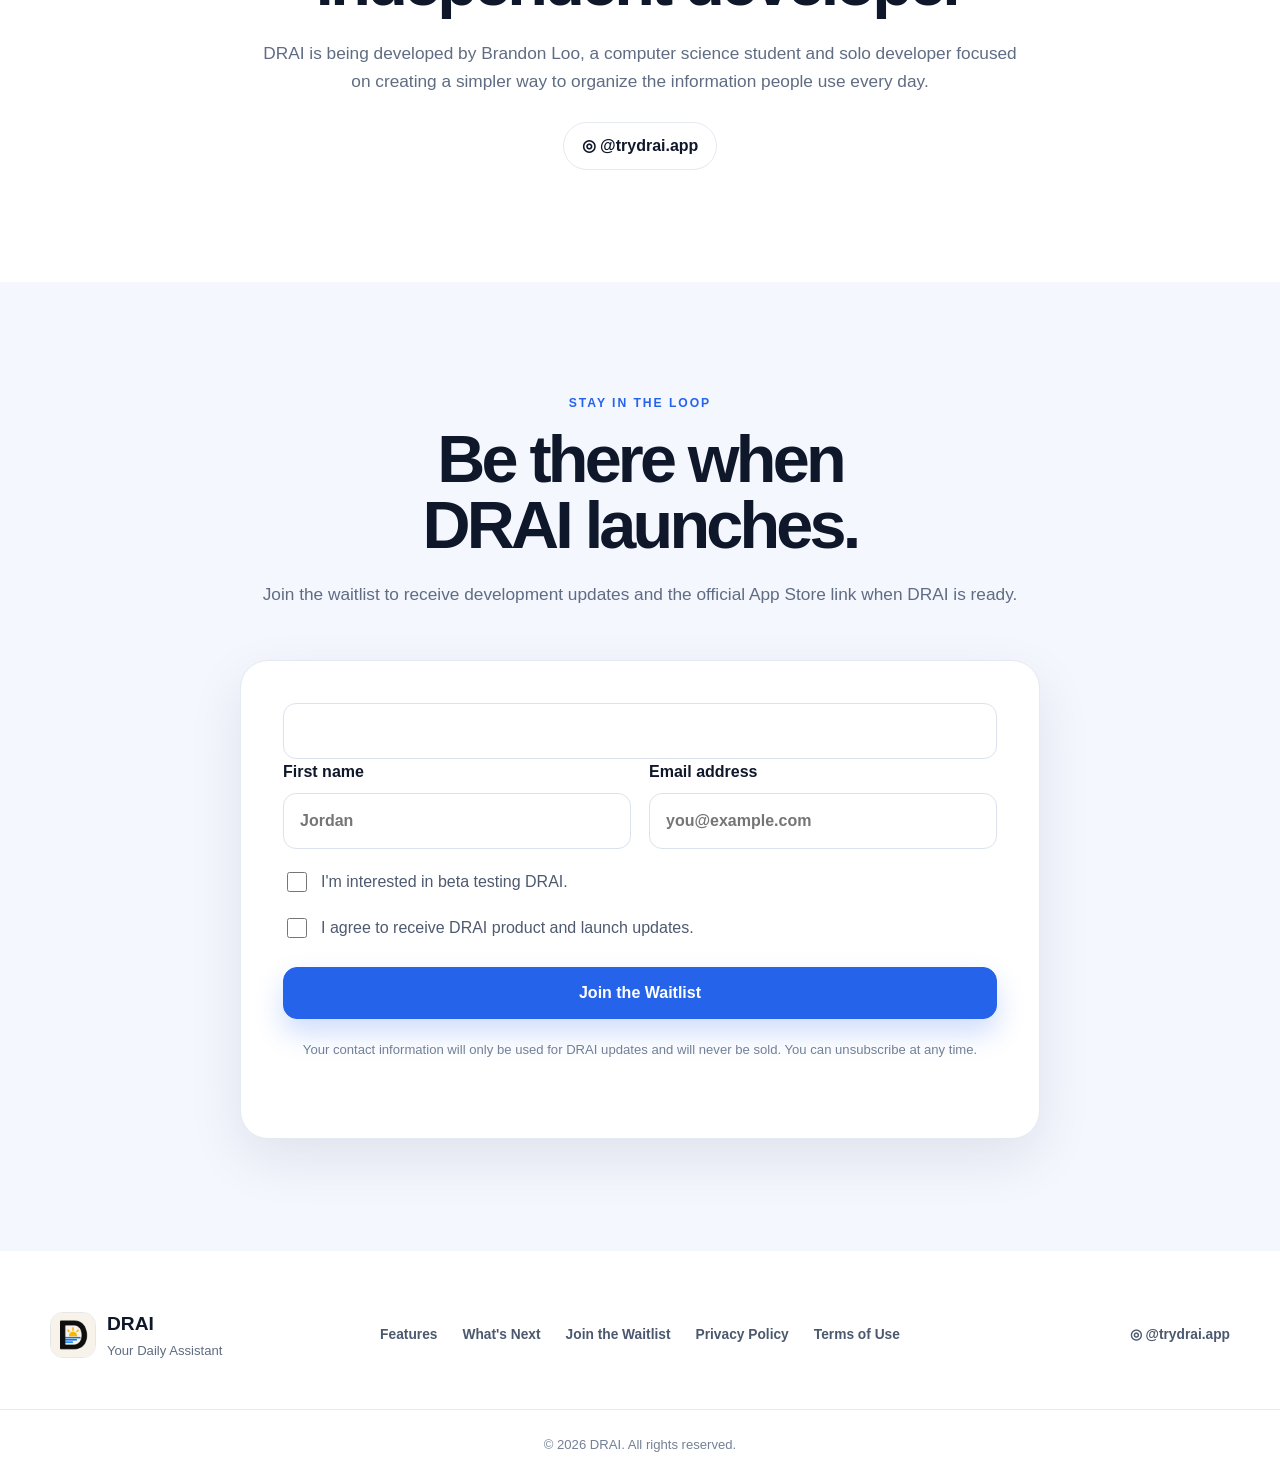
==== commit de376092: "Connect DRAI waitlist to Formspree" ====
--- a/index.html
+++ b/index.html
@@ -3,7 +3,7 @@
 <head>
   <meta charset="utf-8"><meta name="viewport" content="width=device-width, initial-scale=1"><meta name="theme-color" content="#ffffff">
   <meta name="description" content="DRAI brings your weather, calendar, reminders, commute, news, stocks, sports, subscriptions, workouts, and more into one personalized daily experience.">
-  <title>DRAI — Your Daily Assistant</title><link rel="icon" href="assets/drai-icon.png"><link rel="stylesheet" href="styles.css">
+  <title>DRAI — Your Daily Assistant</title><link rel="icon" href="assets/drai-icon.png"><link rel="stylesheet" href="styles.css"><link rel="stylesheet" href="form.css">
 </head>
 <body>
   <header class="site-header">
@@ -52,7 +52,7 @@
     <section id="about" class="about-section section-space"><div class="page-width about-content"><img src="assets/drai-icon.png" alt="DRAI app logo" width="78" height="78"><p class="eyebrow">Independent and growing</p><h2>Built by an<br>independent developer</h2><p>DRAI is being developed by Brandon Loo, a computer science student and solo developer focused on creating a simpler way to organize the information people use every day.</p><a class="instagram-pill" href="https://www.instagram.com/trydrai.app/" target="_blank" rel="noreferrer">◎ @trydrai.app</a></div></section>
     <section id="waitlist" class="waitlist-section section-space"><div class="page-width">
       <div class="section-heading centered compact-heading"><p class="eyebrow">Stay in the loop</p><h2>Be there when<br>DRAI launches.</h2><p>Join the waitlist to receive development updates and the official App Store link when DRAI is ready.</p></div>
-      <form class="waitlist-card" id="waitlist-form"><div class="form-row"><label>First name<input name="firstName" autocomplete="given-name" placeholder="Jordan" required></label><label>Email address<input name="email" type="email" autocomplete="email" placeholder="you@example.com" required></label></div><label class="check-row"><input name="beta" type="checkbox"><span>I'm interested in beta testing DRAI.</span></label><label class="check-row"><input name="updates" type="checkbox" required><span>I agree to receive DRAI product and launch updates.</span></label><button class="button primary form-button" type="submit">Join the Waitlist</button><p class="privacy-note">Your contact information will only be used for DRAI updates and will never be sold. You can unsubscribe at any time.</p><p class="form-status" aria-live="polite"></p></form>
+      <form class="waitlist-card" id="waitlist-form" action="https://formspree.io/f/xnpnlzjn" method="POST"><input class="form-honeypot" type="text" name="_gotcha" tabindex="-1" autocomplete="off" aria-hidden="true"><div class="form-row"><label>First name<input name="firstName" autocomplete="given-name" placeholder="Jordan" required></label><label>Email address<input name="email" type="email" autocomplete="email" placeholder="you@example.com" required></label></div><label class="check-row"><input name="beta" type="checkbox" value="Yes"><span>I'm interested in beta testing DRAI.</span></label><label class="check-row"><input name="updates" type="checkbox" value="Agreed" required><span>I agree to receive DRAI product and launch updates.</span></label><button class="button primary form-button" type="submit">Join the Waitlist</button><p class="privacy-note">Your contact information will only be used for DRAI updates and will never be sold. You can unsubscribe at any time.</p><p class="form-status" aria-live="polite"></p></form>
     </div></section>
   </main>
   <footer><div class="footer-main page-width"><div class="footer-brand"><img src="assets/drai-icon.png" alt="" width="46" height="46"><div><strong>DRAI</strong><span>Your Daily Assistant</span></div></div><div class="footer-links"><a href="#features">Features</a><a href="#roadmap">What's Next</a><a href="#waitlist">Join the Waitlist</a><a href="privacy.html">Privacy Policy</a><a href="terms.html">Terms of Use</a></div><a class="footer-social" href="https://www.instagram.com/trydrai.app/" target="_blank" rel="noreferrer">◎ @trydrai.app</a></div><p class="copyright">© <span id="year"></span> DRAI. All rights reserved.</p></footer>
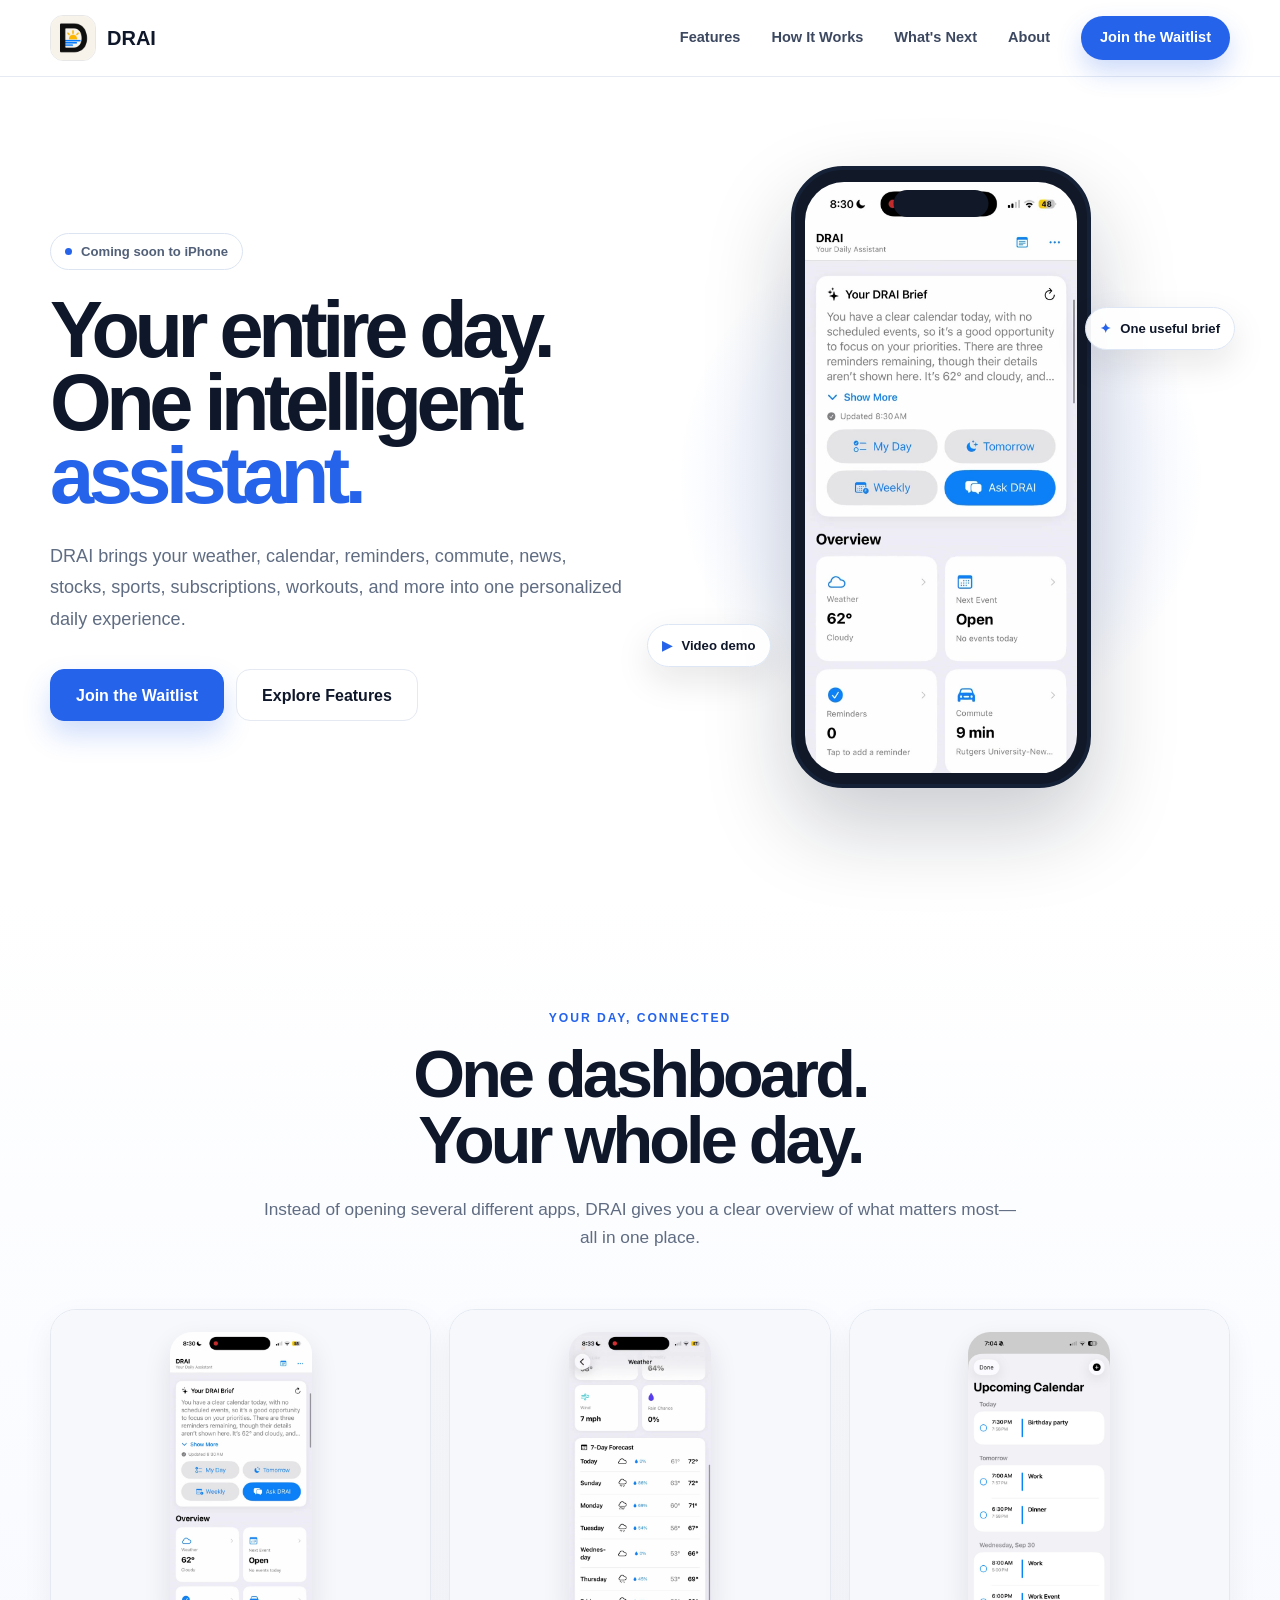
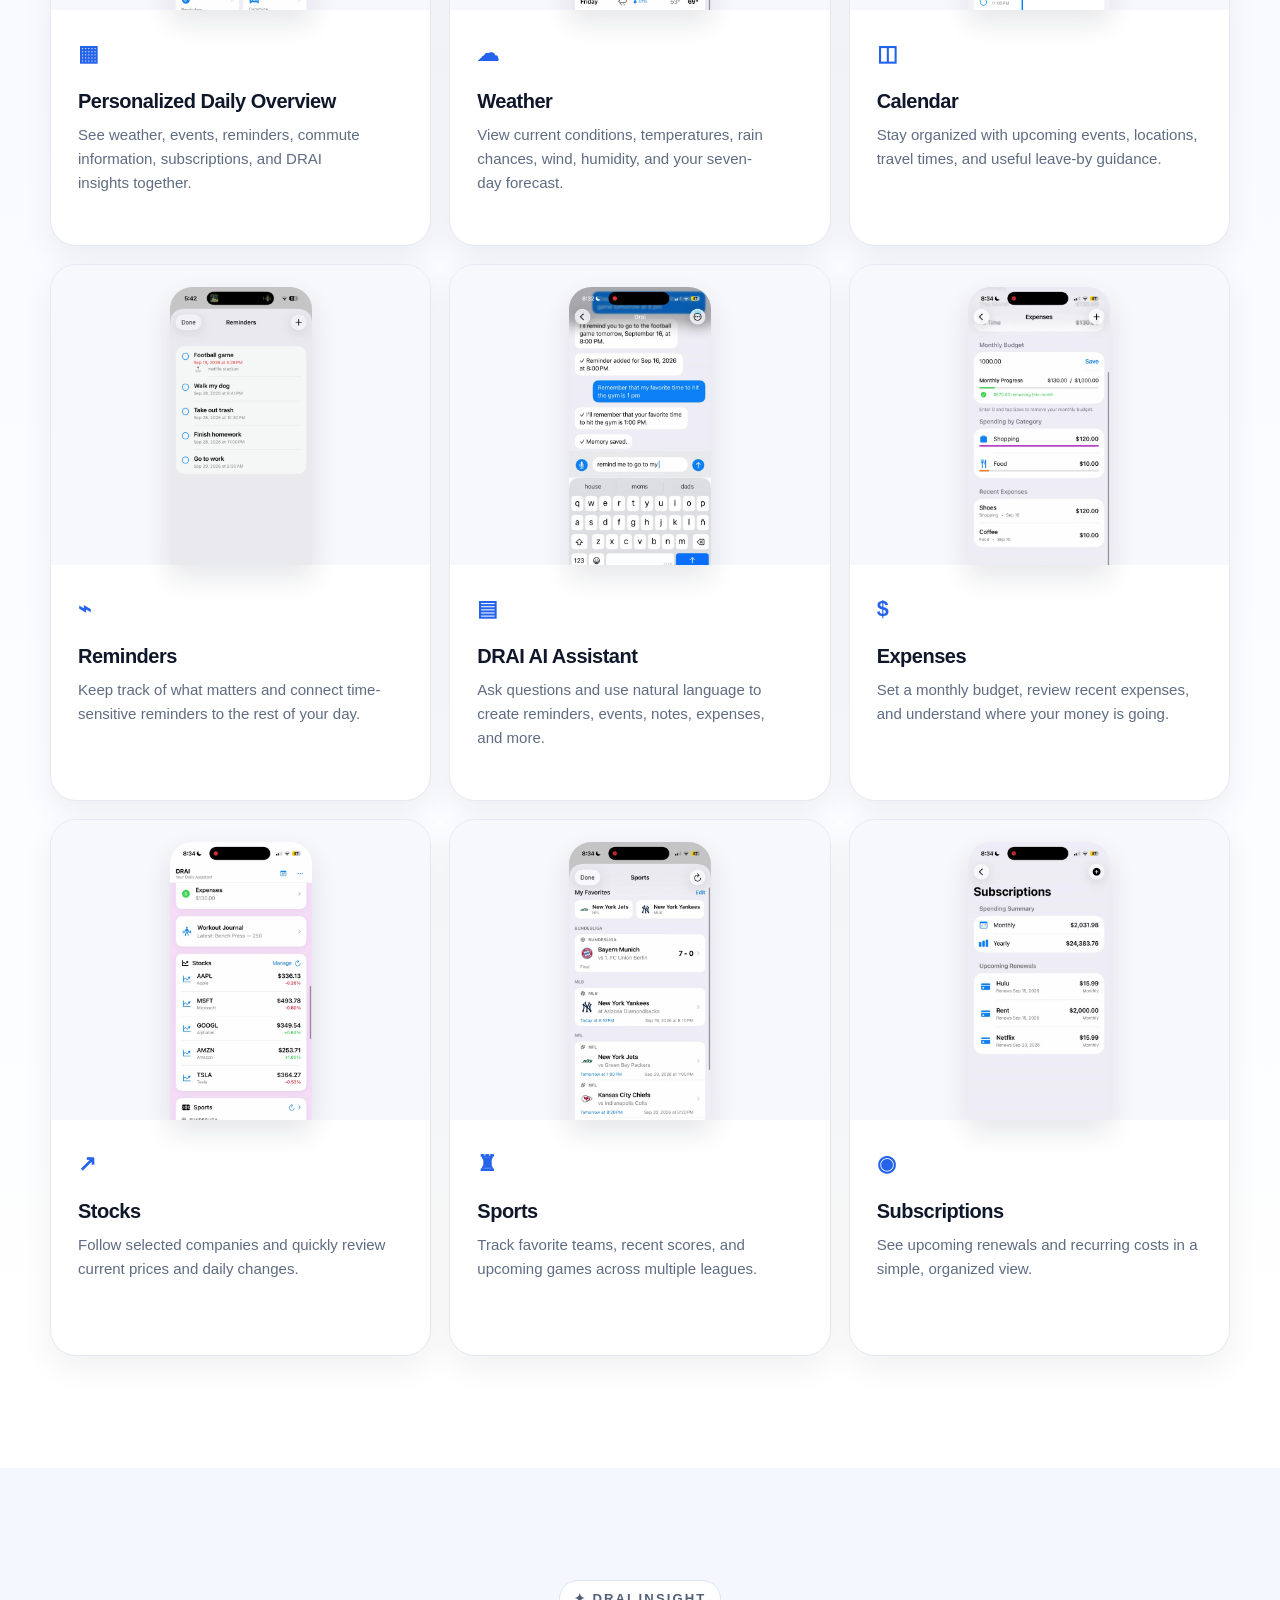
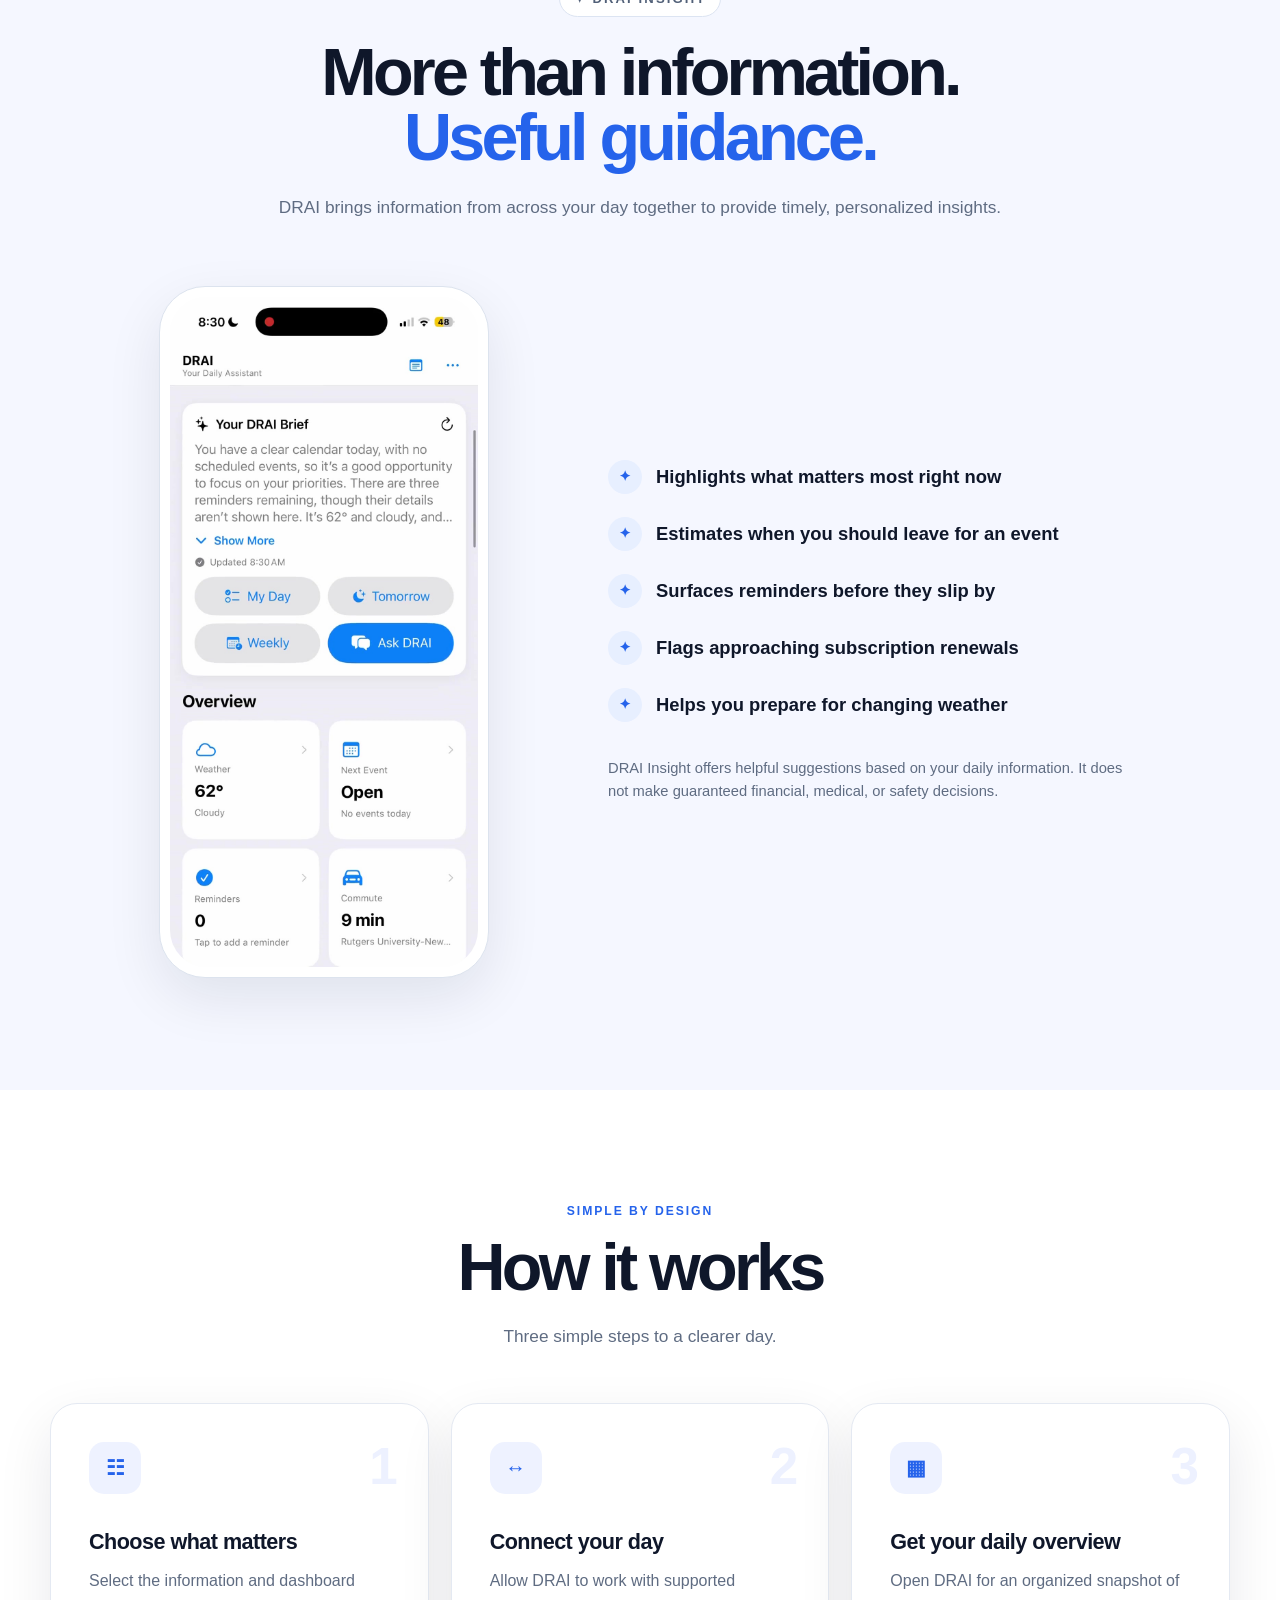
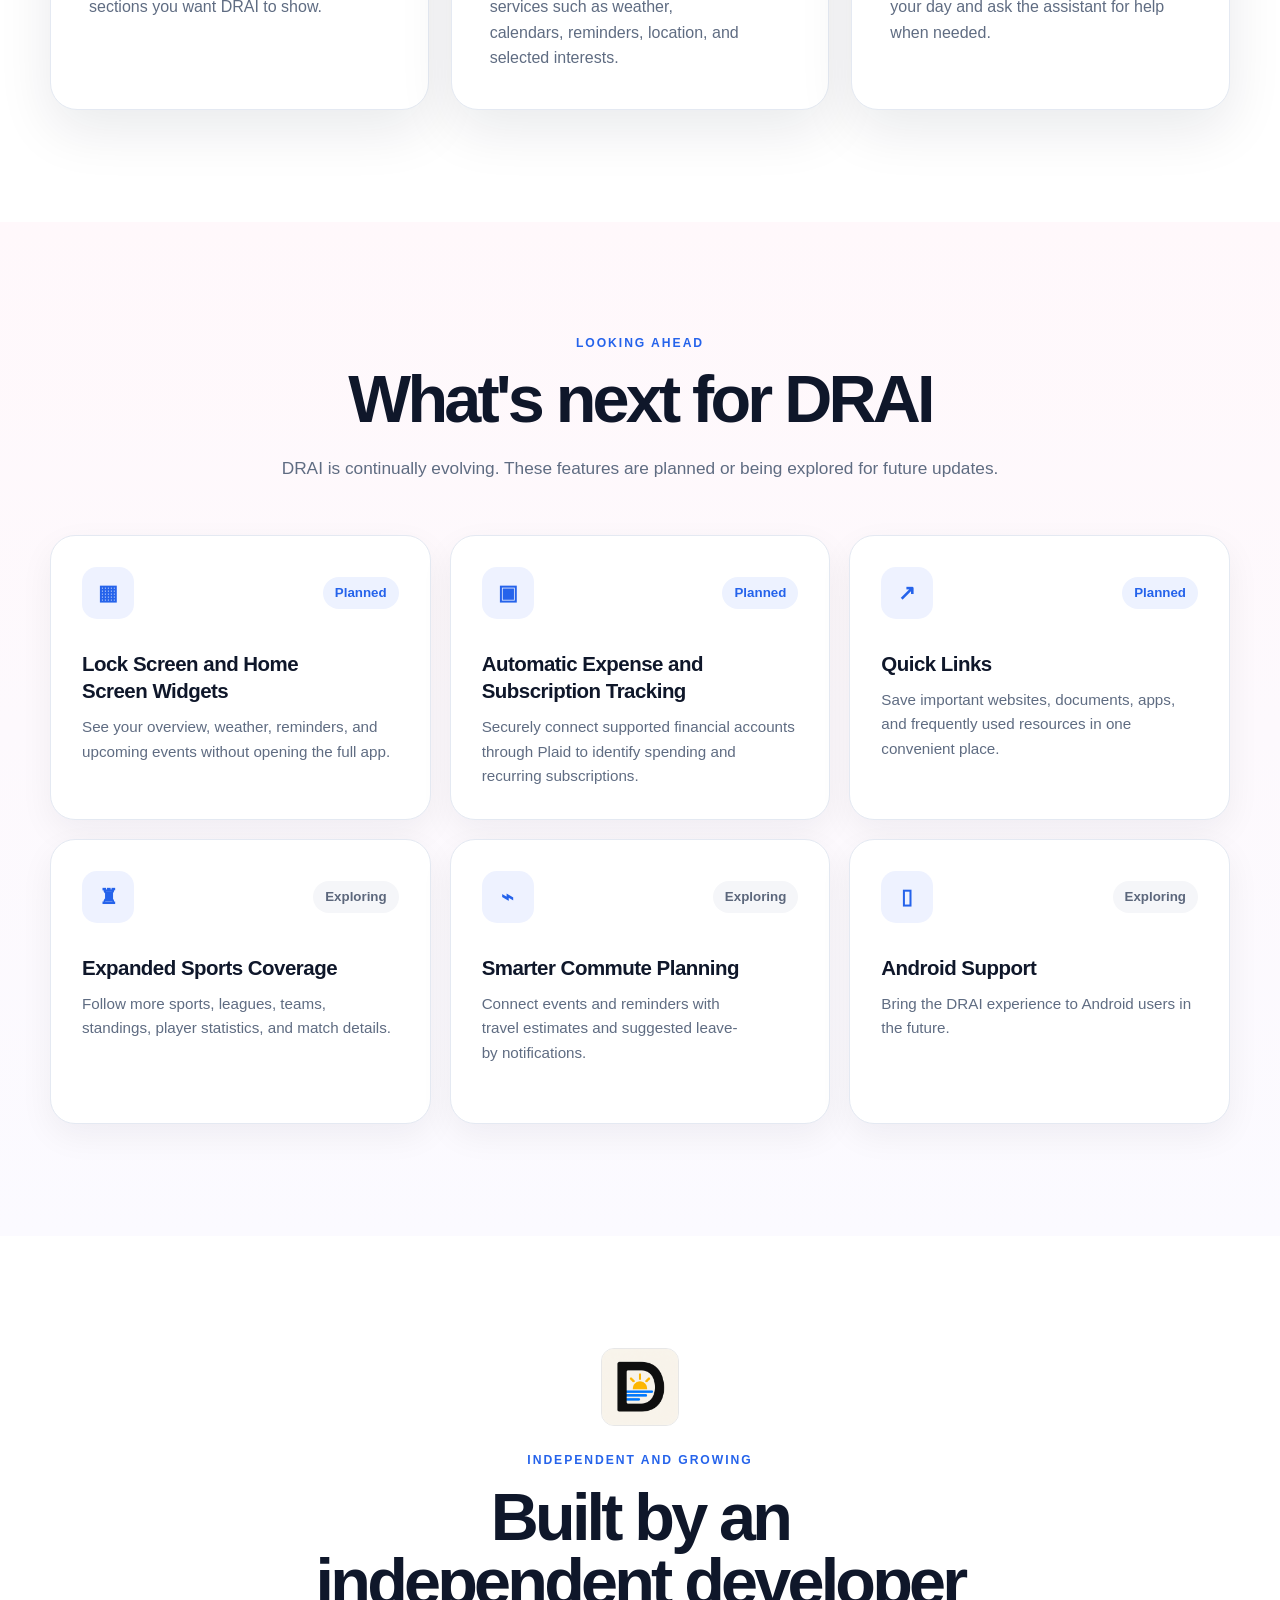
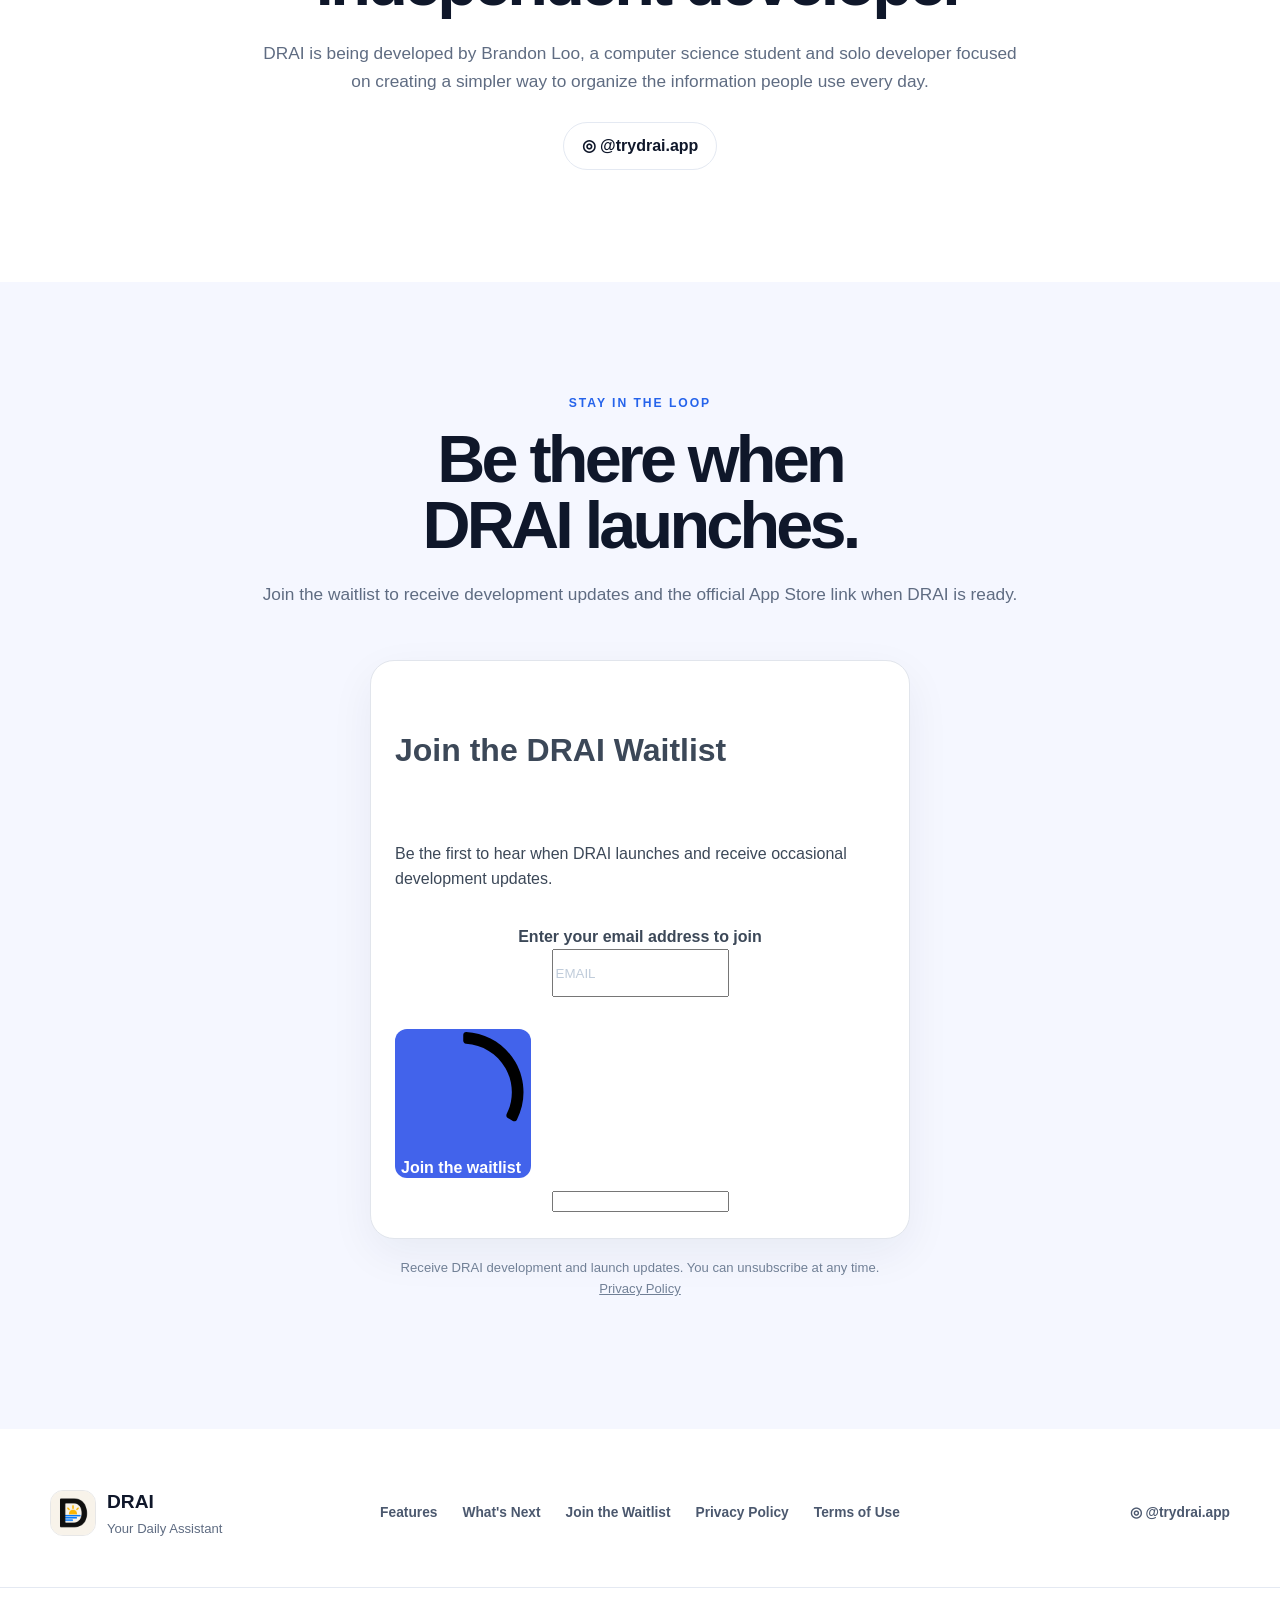
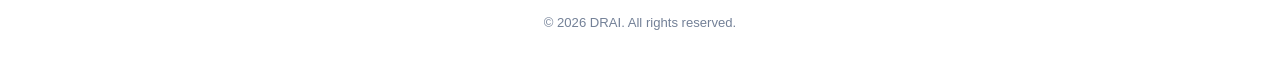
==== commit a2f54729: "Connect Brevo waitlist with email confirmation and CAPTCHA" ====
--- a/index.html
+++ b/index.html
@@ -4,6 +4,7 @@
   <meta charset="utf-8"><meta name="viewport" content="width=device-width, initial-scale=1"><meta name="theme-color" content="#ffffff">
   <meta name="description" content="DRAI brings your weather, calendar, reminders, commute, news, stocks, sports, subscriptions, workouts, and more into one personalized daily experience.">
   <title>DRAI — Your Daily Assistant</title><link rel="icon" href="assets/drai-icon.png"><link rel="stylesheet" href="styles.css"><link rel="stylesheet" href="form.css">
+<style>  @font-face {    font-display: block;    font-family: Roboto;    src: url(https://assets.brevo.com/font/Roboto/Latin/normal/normal/7529907e9eaf8ebb5220c5f9850e3811.woff2) format("woff2"), url(https://assets.brevo.com/font/Roboto/Latin/normal/normal/25c678feafdc175a70922a116c9be3e7.woff) format("woff")  }  @font-face {    font-display: fallback;    font-family: Roboto;    font-weight: 600;    src: url(https://assets.brevo.com/font/Roboto/Latin/medium/normal/6e9caeeafb1f3491be3e32744bc30440.woff2) format("woff2"), url(https://assets.brevo.com/font/Roboto/Latin/medium/normal/71501f0d8d5aa95960f6475d5487d4c2.woff) format("woff")  }  @font-face {    font-display: fallback;    font-family: Roboto;    font-weight: 700;    src: url(https://assets.brevo.com/font/Roboto/Latin/bold/normal/3ef7cf158f310cf752d5ad08cd0e7e60.woff2) format("woff2"), url(https://assets.brevo.com/font/Roboto/Latin/bold/normal/ece3a1d82f18b60bcce0211725c476aa.woff) format("woff")  }  :where(.sib-form-message-panel) {    display: none;  }  :where(.sib-form-message-panel .sib-notification__icon) {    width: 20px;    height: 20px;  }  #sib-container input:-ms-input-placeholder {    font-family: Helvetica, sans-serif;    text-align: left;    color: #c0ccda;  }  #sib-container input::placeholder {    font-family: Helvetica, sans-serif;    text-align: left;    color: #c0ccda;  }  #sib-container textarea::placeholder {    font-family: Helvetica, sans-serif;    text-align: left;    color: #c0ccda;  }  #sib-container a {    text-decoration: underline;    color: #2BB2FC;  }</style><link rel="stylesheet" href="https://sibforms.com/forms/end-form/build/sib-styles.css"><!--  END - We recommend to place the above code in head tag of your website html --><style>#waitlist .sib-form{background:transparent!important;padding:0}#waitlist #sib-container{border-radius:24px!important;border-color:#e1e5ec!important;margin:auto;padding:24px;box-shadow:0 15px 45px rgba(20,30,60,.06)}#waitlist .sib-form-block__button{border-radius:12px!important;background:#4263eb!important;min-height:48px}#waitlist .input{min-height:48px}#waitlist .sib-form-message-panel{margin:16px auto}#waitlist .privacy-note{max-width:540px;margin:18px auto;text-align:center}</style>
 </head>
 <body>
   <header class="site-header">
@@ -52,9 +53,9 @@
     <section id="about" class="about-section section-space"><div class="page-width about-content"><img src="assets/drai-icon.png" alt="DRAI app logo" width="78" height="78"><p class="eyebrow">Independent and growing</p><h2>Built by an<br>independent developer</h2><p>DRAI is being developed by Brandon Loo, a computer science student and solo developer focused on creating a simpler way to organize the information people use every day.</p><a class="instagram-pill" href="https://www.instagram.com/trydrai.app/" target="_blank" rel="noreferrer">◎ @trydrai.app</a></div></section>
     <section id="waitlist" class="waitlist-section section-space"><div class="page-width">
       <div class="section-heading centered compact-heading"><p class="eyebrow">Stay in the loop</p><h2>Be there when<br>DRAI launches.</h2><p>Join the waitlist to receive development updates and the official App Store link when DRAI is ready.</p></div>
-      <form class="waitlist-card" id="waitlist-form" action="https://formspree.io/f/xnpnlzjn" method="POST"><input class="form-honeypot" type="text" name="_gotcha" tabindex="-1" autocomplete="off" aria-hidden="true"><div class="form-row"><label>First name<input name="firstName" autocomplete="given-name" placeholder="Jordan" required></label><label>Email address<input name="email" type="email" autocomplete="email" placeholder="you@example.com" required></label></div><label class="check-row"><input name="beta" type="checkbox" value="Yes"><span>I'm interested in beta testing DRAI.</span></label><label class="check-row"><input name="updates" type="checkbox" value="Agreed" required><span>I agree to receive DRAI product and launch updates.</span></label><button class="button primary form-button" type="submit">Join the Waitlist</button><p class="privacy-note">Your contact information will only be used for DRAI updates and will never be sold. You can unsubscribe at any time.</p><p class="form-status" aria-live="polite"></p></form>
+      <div class="sib-form" style="text-align: center;         background-color: #EFF2F7;                                 ">  <div id="sib-form-container" class="sib-form-container">    <div id="error-message" class="sib-form-message-panel" style="font-family:Helvetica, sans-serif; font-size:16px; text-align:left; color:#661d1d; background-color:#ffeded; border-color:#ff4949; border-radius:3px;        max-width:540px;">      <div class="sib-form-message-panel__text sib-form-message-panel__text--center">        <svg viewBox="0 0 512 512" class="sib-icon sib-notification__icon">          <path d="M256 40c118.621 0 216 96.075 216 216 0 119.291-96.61 216-216 216-119.244 0-216-96.562-216-216 0-119.203 96.602-216 216-216m0-32C119.043 8 8 119.083 8 256c0 136.997 111.043 248 248 248s248-111.003 248-248C504 119.083 392.957 8 256 8zm-11.49 120h22.979c6.823 0 12.274 5.682 11.99 12.5l-7 168c-.268 6.428-5.556 11.5-11.99 11.5h-8.979c-6.433 0-11.722-5.073-11.99-11.5l-7-168c-.283-6.818 5.167-12.5 11.99-12.5zM256 340c-15.464 0-28 12.536-28 28s12.536 28 28 28 28-12.536 28-28-12.536-28-28-28z" />        </svg>        <span class="sib-form-message-panel__inner-text">                Your subscription could not be saved. Please try again.                                    </span>      </div>    </div>    <div></div>    <div id="success-message" class="sib-form-message-panel" style="font-family:Helvetica, sans-serif; font-size:16px; text-align:left; color:#085229; background-color:#e7faf0; border-color:#13ce66; border-radius:3px;        max-width:540px;">      <div class="sib-form-message-panel__text sib-form-message-panel__text--center">        <svg viewBox="0 0 512 512" class="sib-icon sib-notification__icon">          <path d="M256 8C119.033 8 8 119.033 8 256s111.033 248 248 248 248-111.033 248-248S392.967 8 256 8zm0 464c-118.664 0-216-96.055-216-216 0-118.663 96.055-216 216-216 118.664 0 216 96.055 216 216 0 118.663-96.055 216-216 216zm141.63-274.961L217.15 376.071c-4.705 4.667-12.303 4.637-16.97-.068l-85.878-86.572c-4.667-4.705-4.637-12.303.068-16.97l8.52-8.451c4.705-4.667 12.303-4.637 16.97.068l68.976 69.533 163.441-162.13c4.705-4.667 12.303-4.637 16.97.068l8.451 8.52c4.668 4.705 4.637 12.303-.068 16.97z" />        </svg>        <span class="sib-form-message-panel__inner-text">                Check your inbox! Click the confirmation link in our email to join the DRAI waitlist. If you don’t see it, check your spam folder.                                   </span>      </div>    </div>    <div></div>    <div id="sib-container" class="sib-container--large sib-container--vertical" style="max-width:540px; text-align:center; background-color:rgba(255,255,255,1); border-width:1px; border-style:solid; border-color:#C0CCD9; border-radius:3px; direction:ltr">      <form id="sib-form" method="POST" action="https://a2c19e46.sibforms.com/serve/[base64]" data-type="subscription">        <div style="padding: 8px 0;">          <div class="sib-form-block" style="font-family:Helvetica, sans-serif; font-size:32px; font-weight:700; text-align:left; color:#3C4858; background-color:transparent; text-align:left">            <p>Join the DRAI Waitlist</p>          </div>        </div>        <div style="padding: 8px 0;">          <div class="sib-form-block" style="font-family:Helvetica, sans-serif; font-size:16px; text-align:left; color:#3C4858; background-color:transparent; text-align:left">            <div class="sib-text-form-block">              <p>Be the first to hear when DRAI launches and receive occasional development updates.</p>            </div>          </div>        </div>        <div style="padding: 8px 0;">          <div class="sib-input sib-form-block">            <div class="form__entry entry_block">              <div class="form__label-row ">                <label class="entry__label" style="font-weight: 700; text-align: left; font-family:Helvetica, sans-serif; font-size:16px; font-weight:700; text-align:left; color:#3c4858;" for="EMAIL" data-required="*">Enter your email address to join</label>                <div class="entry__field">                  <input class="input " type="text" id="EMAIL" name="EMAIL" autocomplete="off" value="" placeholder="EMAIL" data-required="true" required />                </div>              </div>              <label class="entry__error entry__error--primary" style="font-family:Helvetica, sans-serif; font-size:16px; text-align:left; color:#661d1d; background-color:#ffeded; border-color:#ff4949; border-radius:3px;">              </label>            </div>          </div>        </div>        <div style="padding: 8px 0;">          <div class="sib-captcha sib-form-block">            <div class="form__entry entry_block">              <div class="form__label-row ">                <script>                  function handleCaptchaResponse() {                    var event = new Event('captchaChange');                    document.getElementById('sib-captcha').dispatchEvent(event);                  }                </script>                <div class="g-recaptcha sib-visible-recaptcha" id="sib-captcha" data-sitekey="6LeRwtktAAAAABBnD5oGlbIA_EKZKAmbsY4WYLUY" data-callback="handleCaptchaResponse" style="direction:ltr"></div>              </div>              <label class="entry__error entry__error--primary" style="font-family:Helvetica, sans-serif; font-size:16px; text-align:left; color:#661d1d; background-color:#ffeded; border-color:#ff4949; border-radius:3px;">              </label>            </div>          </div>        </div>        <div style="padding: 8px 0;">          <div class="sib-form-block" style="text-align: left">            <button class="sib-form-block__button sib-form-block__button-with-loader" style="font-family:Helvetica, sans-serif; font-size:16px; font-weight:700; text-align:left; color:#FFFFFF; background-color:#3E4857; border-width:0px; border-radius:3px;" form="sib-form" type="submit">              <svg class="icon clickable__icon progress-indicator__icon sib-hide-loader-icon" viewBox="0 0 512 512">                <path d="M460.116 373.846l-20.823-12.022c-5.541-3.199-7.54-10.159-4.663-15.874 30.137-59.886 28.343-131.652-5.386-189.946-33.641-58.394-94.896-95.833-161.827-99.676C261.028 55.961 256 50.751 256 44.352V20.309c0-6.904 5.808-12.337 12.703-11.982 83.556 4.306 160.163 50.864 202.11 123.677 42.063 72.696 44.079 162.316 6.031 236.832-3.14 6.148-10.75 8.461-16.728 5.01z" />              </svg>              Join the waitlist            </button>          </div>        </div>        <input type="text" name="email_address_check" value="" class="input--hidden">        <input type="hidden" name="locale" value="en">      </form>    </div>  </div></div><p class="privacy-note">Receive DRAI development and launch updates. You can unsubscribe at any time. <a href="privacy.html">Privacy Policy</a></p>
     </div></section>
   </main>
   <footer><div class="footer-main page-width"><div class="footer-brand"><img src="assets/drai-icon.png" alt="" width="46" height="46"><div><strong>DRAI</strong><span>Your Daily Assistant</span></div></div><div class="footer-links"><a href="#features">Features</a><a href="#roadmap">What's Next</a><a href="#waitlist">Join the Waitlist</a><a href="privacy.html">Privacy Policy</a><a href="terms.html">Terms of Use</a></div><a class="footer-social" href="https://www.instagram.com/trydrai.app/" target="_blank" rel="noreferrer">◎ @trydrai.app</a></div><p class="copyright">© <span id="year"></span> DRAI. All rights reserved.</p></footer>
-  <script src="script.js"></script>
+  <script src="script.js"></script><script>  window.REQUIRED_CODE_ERROR_MESSAGE = 'Please choose a country code';  window.LOCALE = 'en';  window.EMAIL_INVALID_MESSAGE = window.SMS_INVALID_MESSAGE = "The information provided is invalid. Please review the field format and try again.";  window.REQUIRED_ERROR_MESSAGE = "This field cannot be left blank. ";  window.GENERIC_INVALID_MESSAGE = "The information provided is invalid. Please review the field format and try again.";  window.INVALID_NUMBER = "The information provided is invalid. Please review the field format and try again.";  window.INVALID_DATE = "Please enter a valid date";  window.REQUIRED_MULTISELECT_MESSAGE = 'Please select at least 1 option';  window.translation = {    common: {      selectedList: '{quantity} list selected',      selectedLists: '{quantity} lists selected',      selectedOption: '{quantity} selected',      selectedOptions: '{quantity} selected',    }  };  var AUTOHIDE = Boolean(0);</script><script defer src="https://sibforms.com/forms/end-form/build/main.js"></script><script src="https://www.google.com/recaptcha/api.js?hl=en"></script>
 </body></html>
--- a/form.css
+++ b/form.css
@@ -0,0 +1,7 @@
+.form-honeypot {
+  position: absolute !important;
+  left: -10000px !important;
+  width: 1px !important;
+  height: 1px !important;
+  overflow: hidden !important;
+}
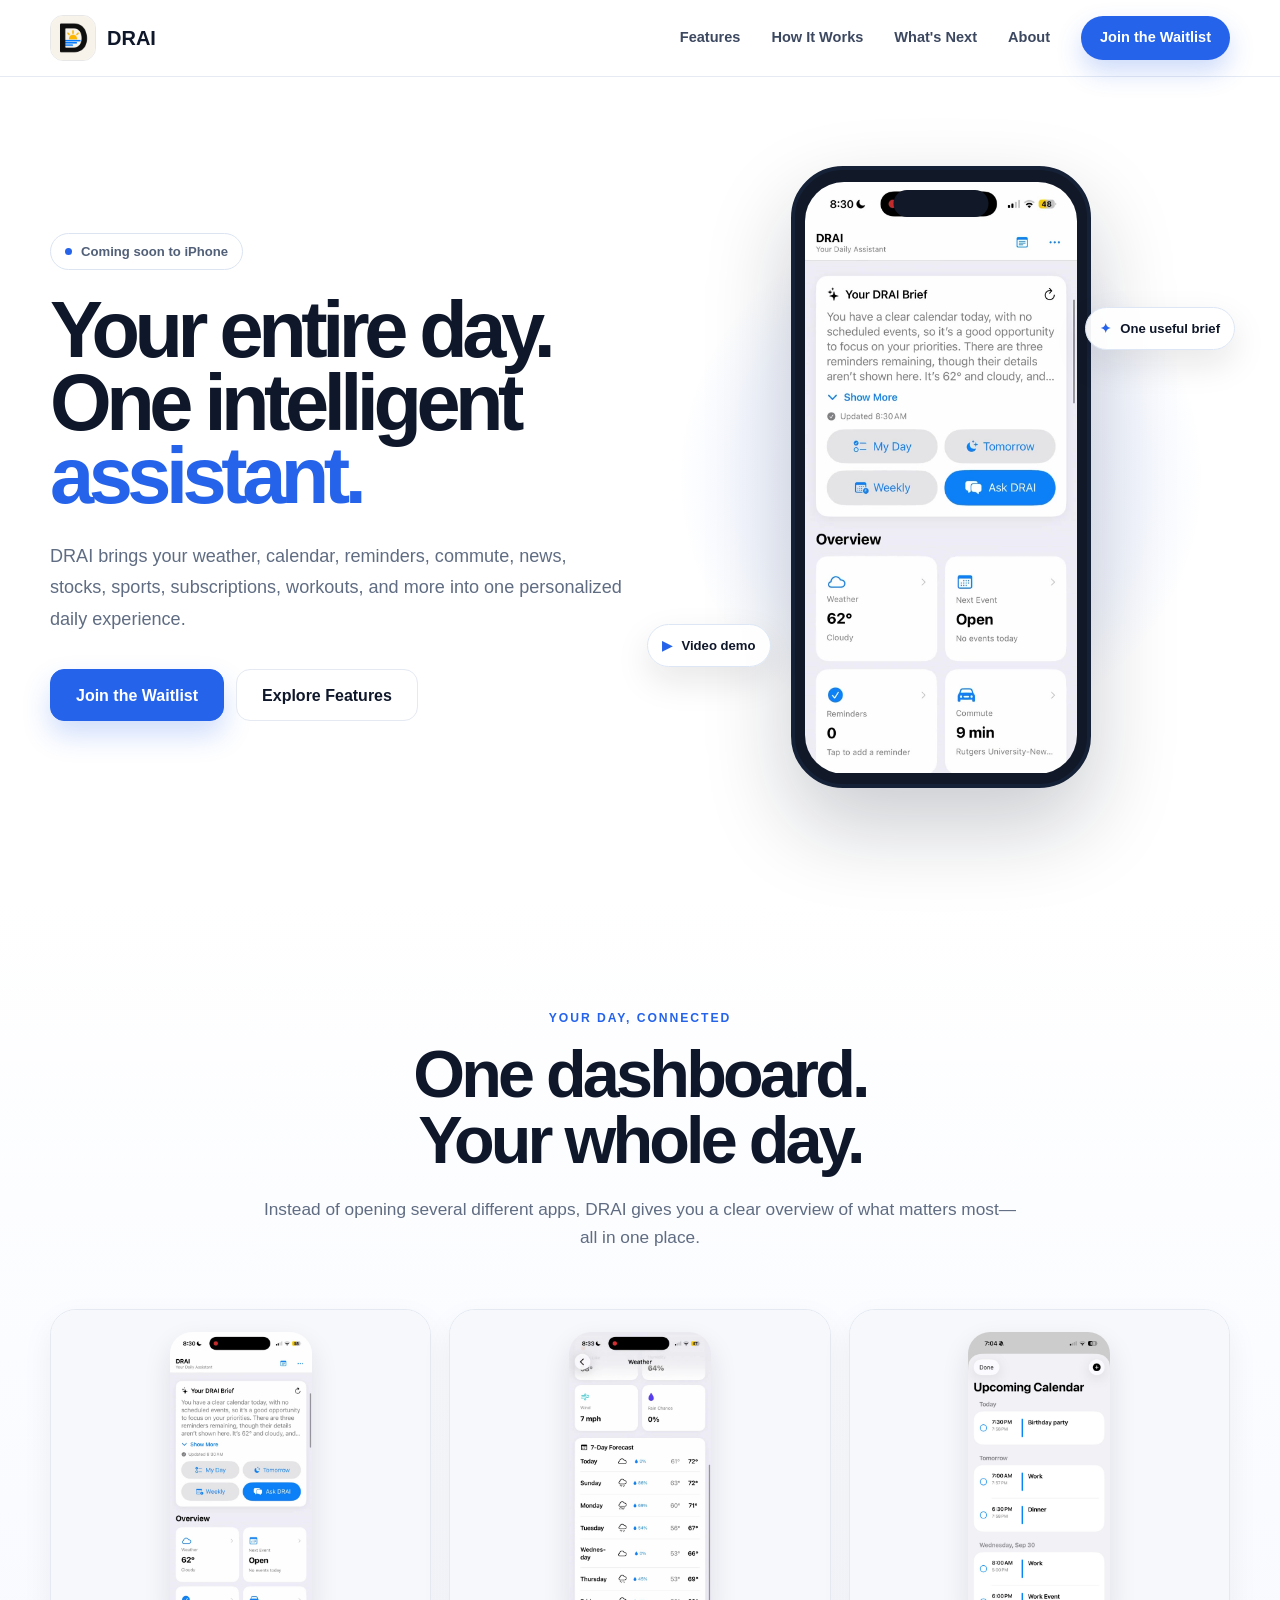
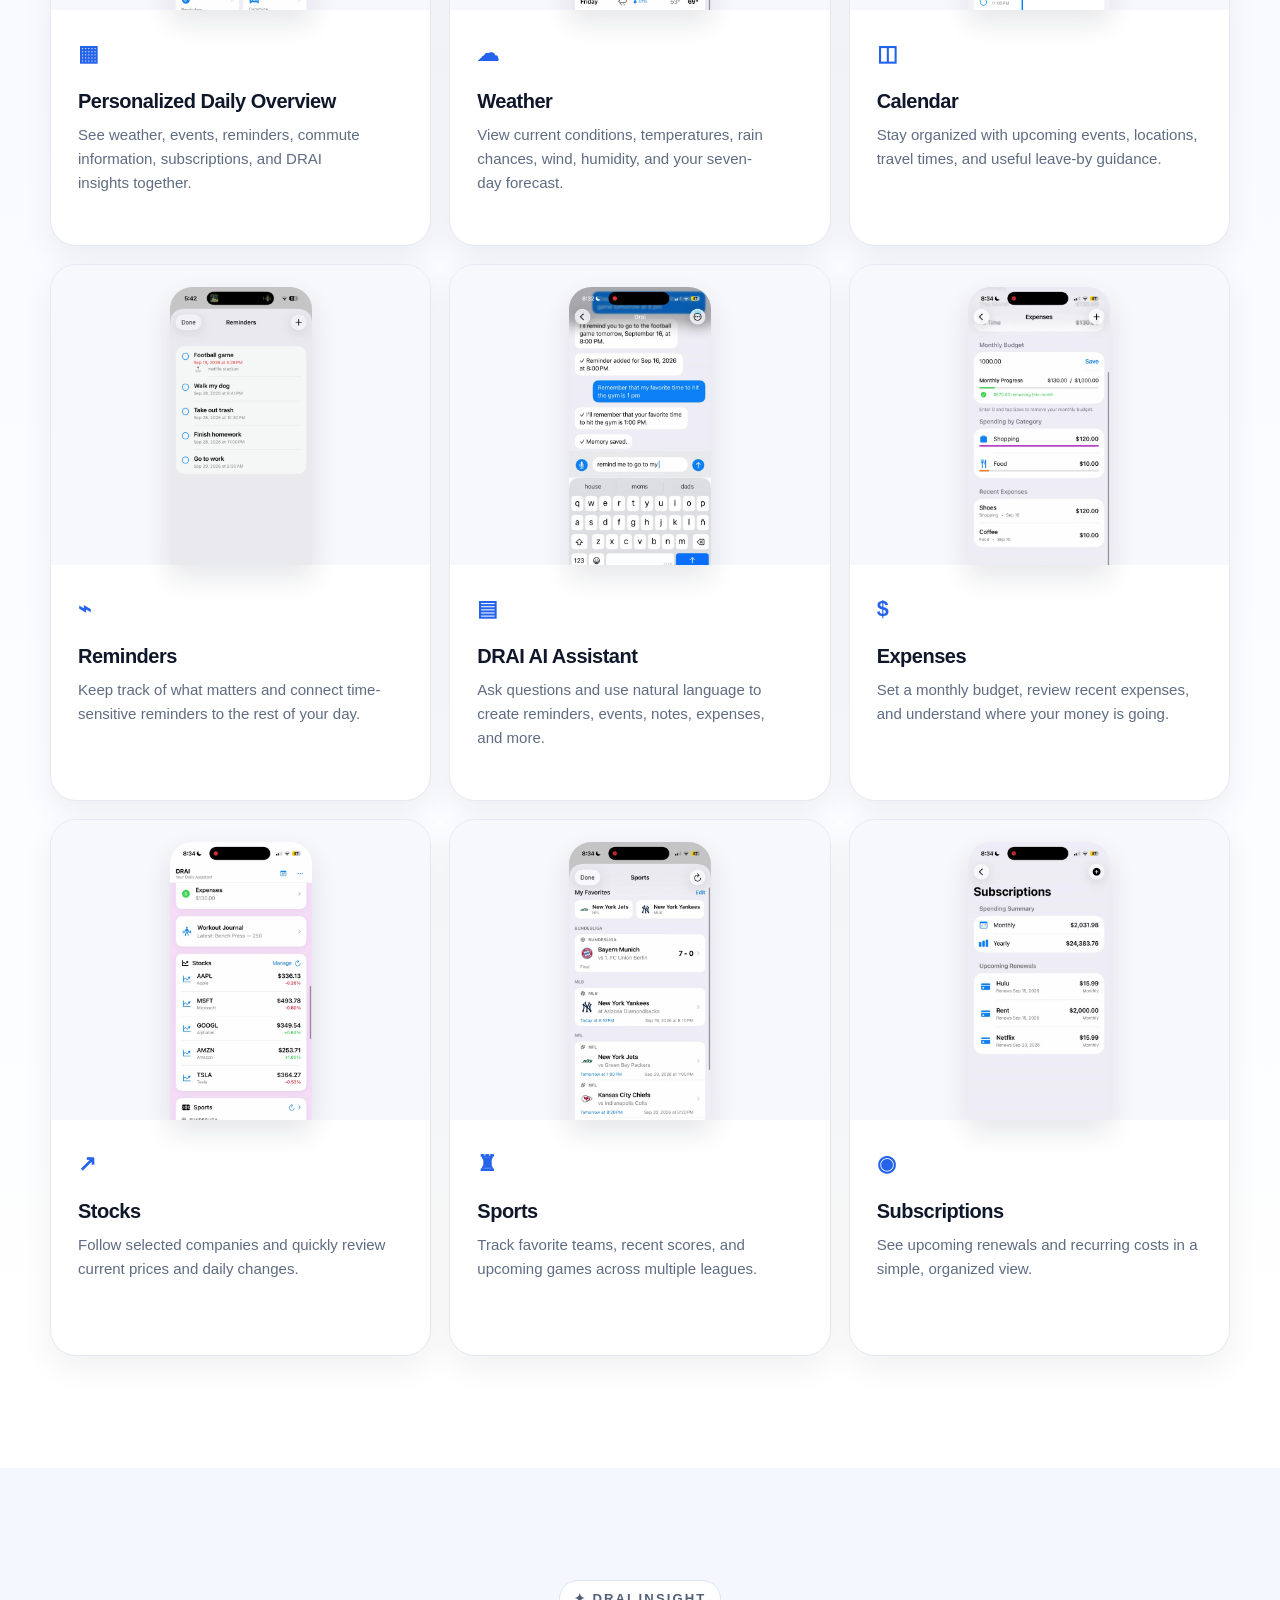
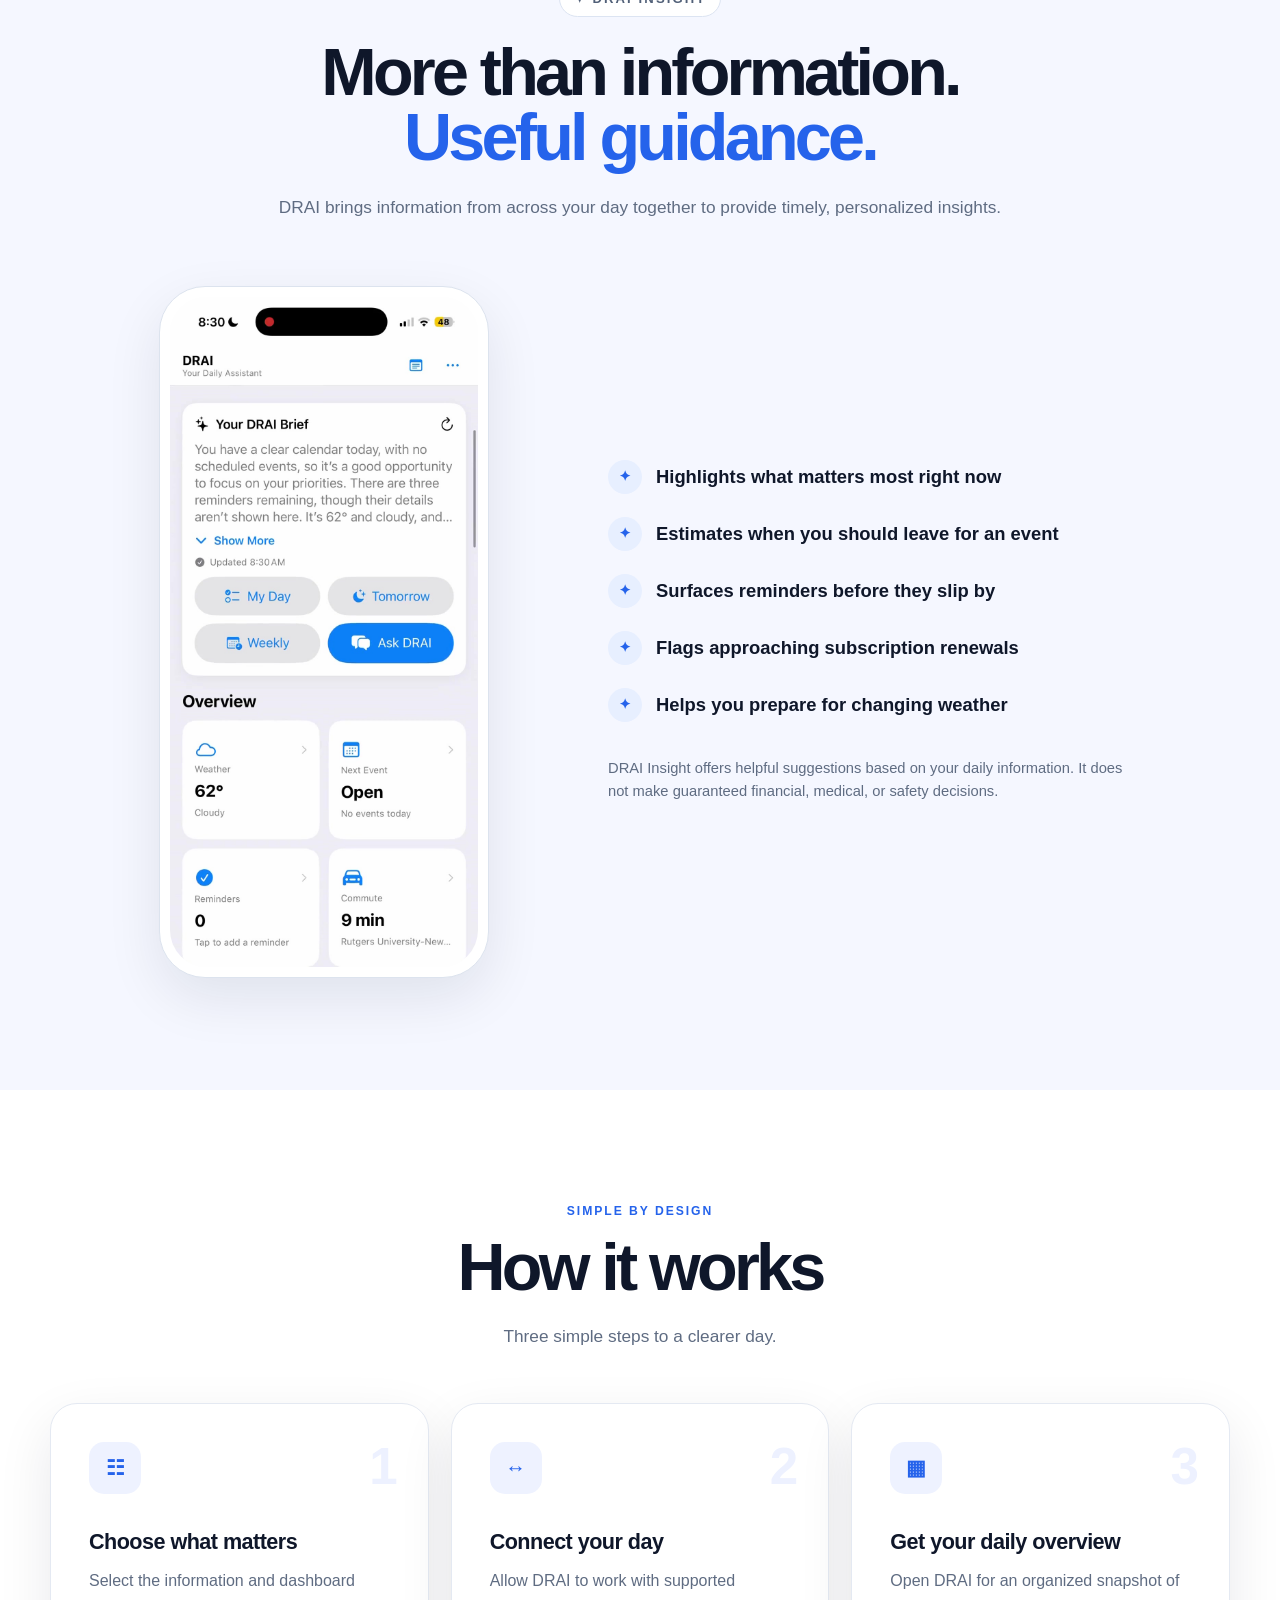
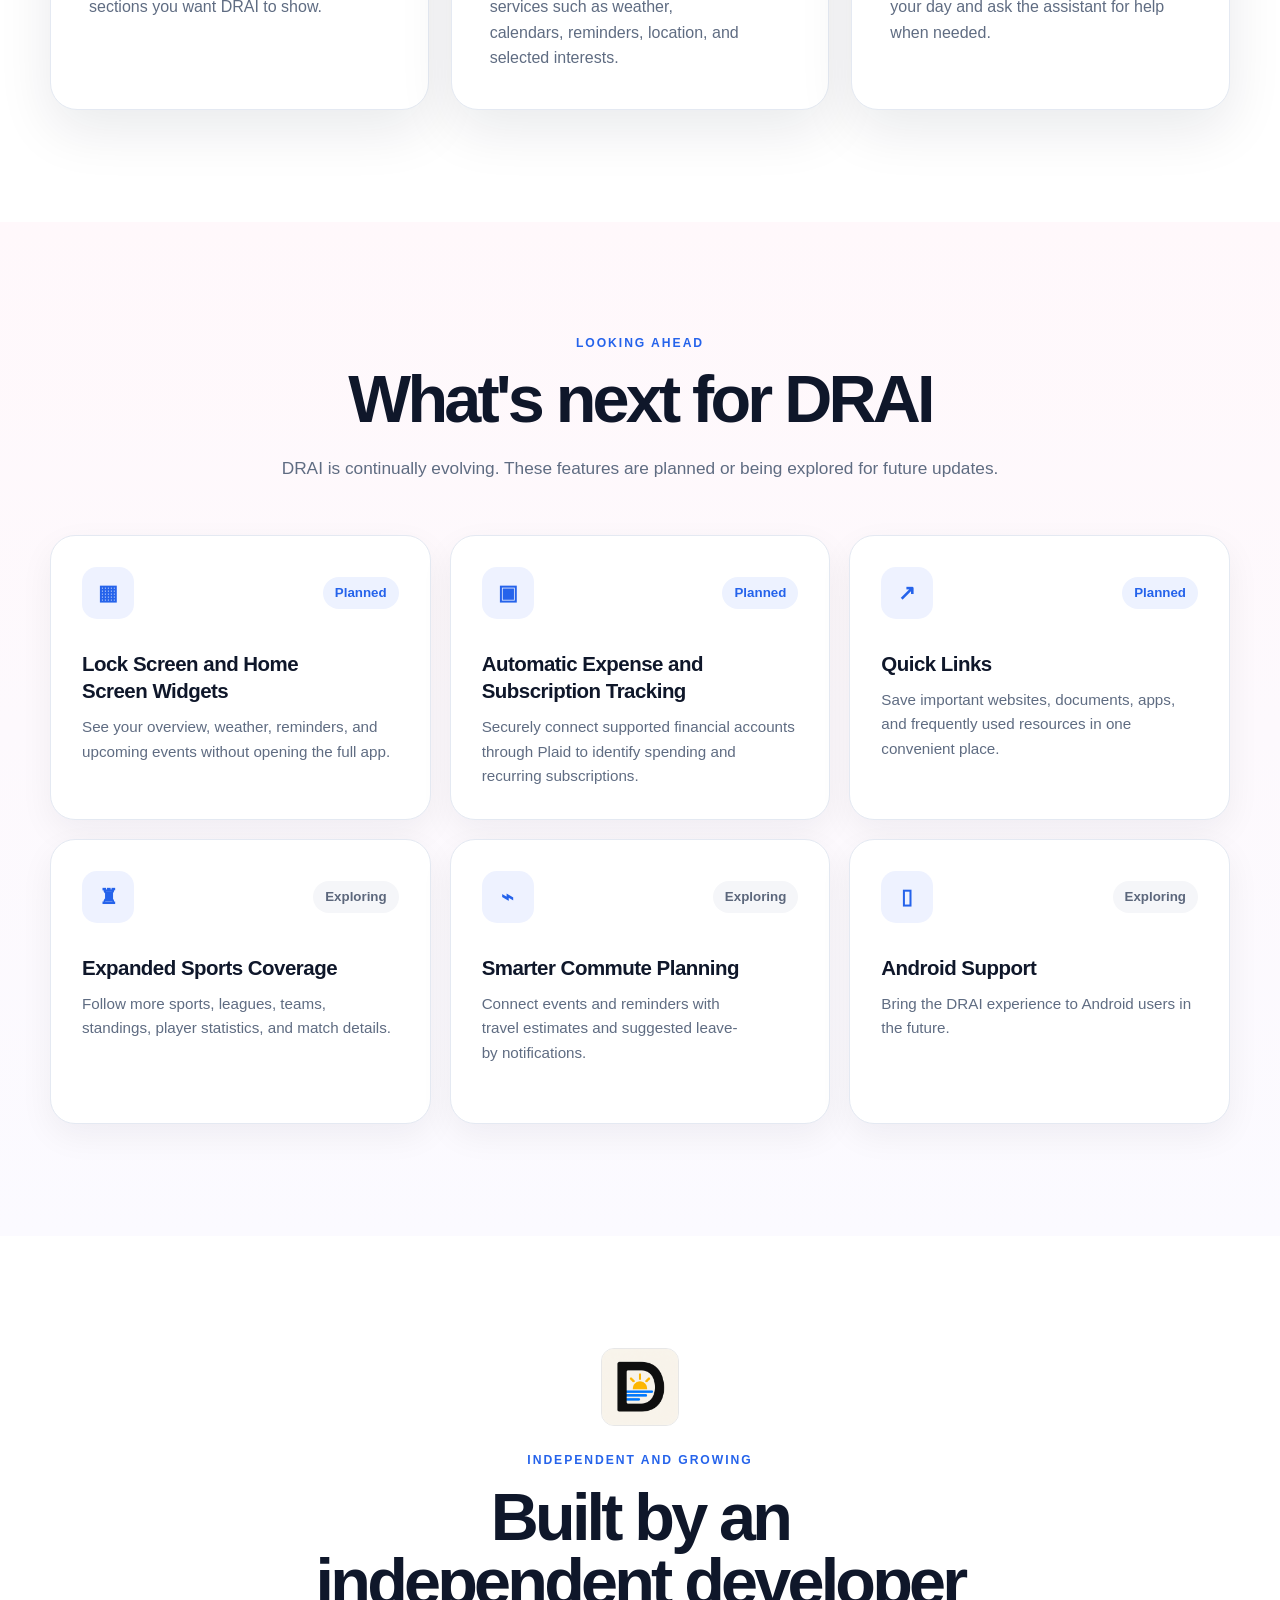
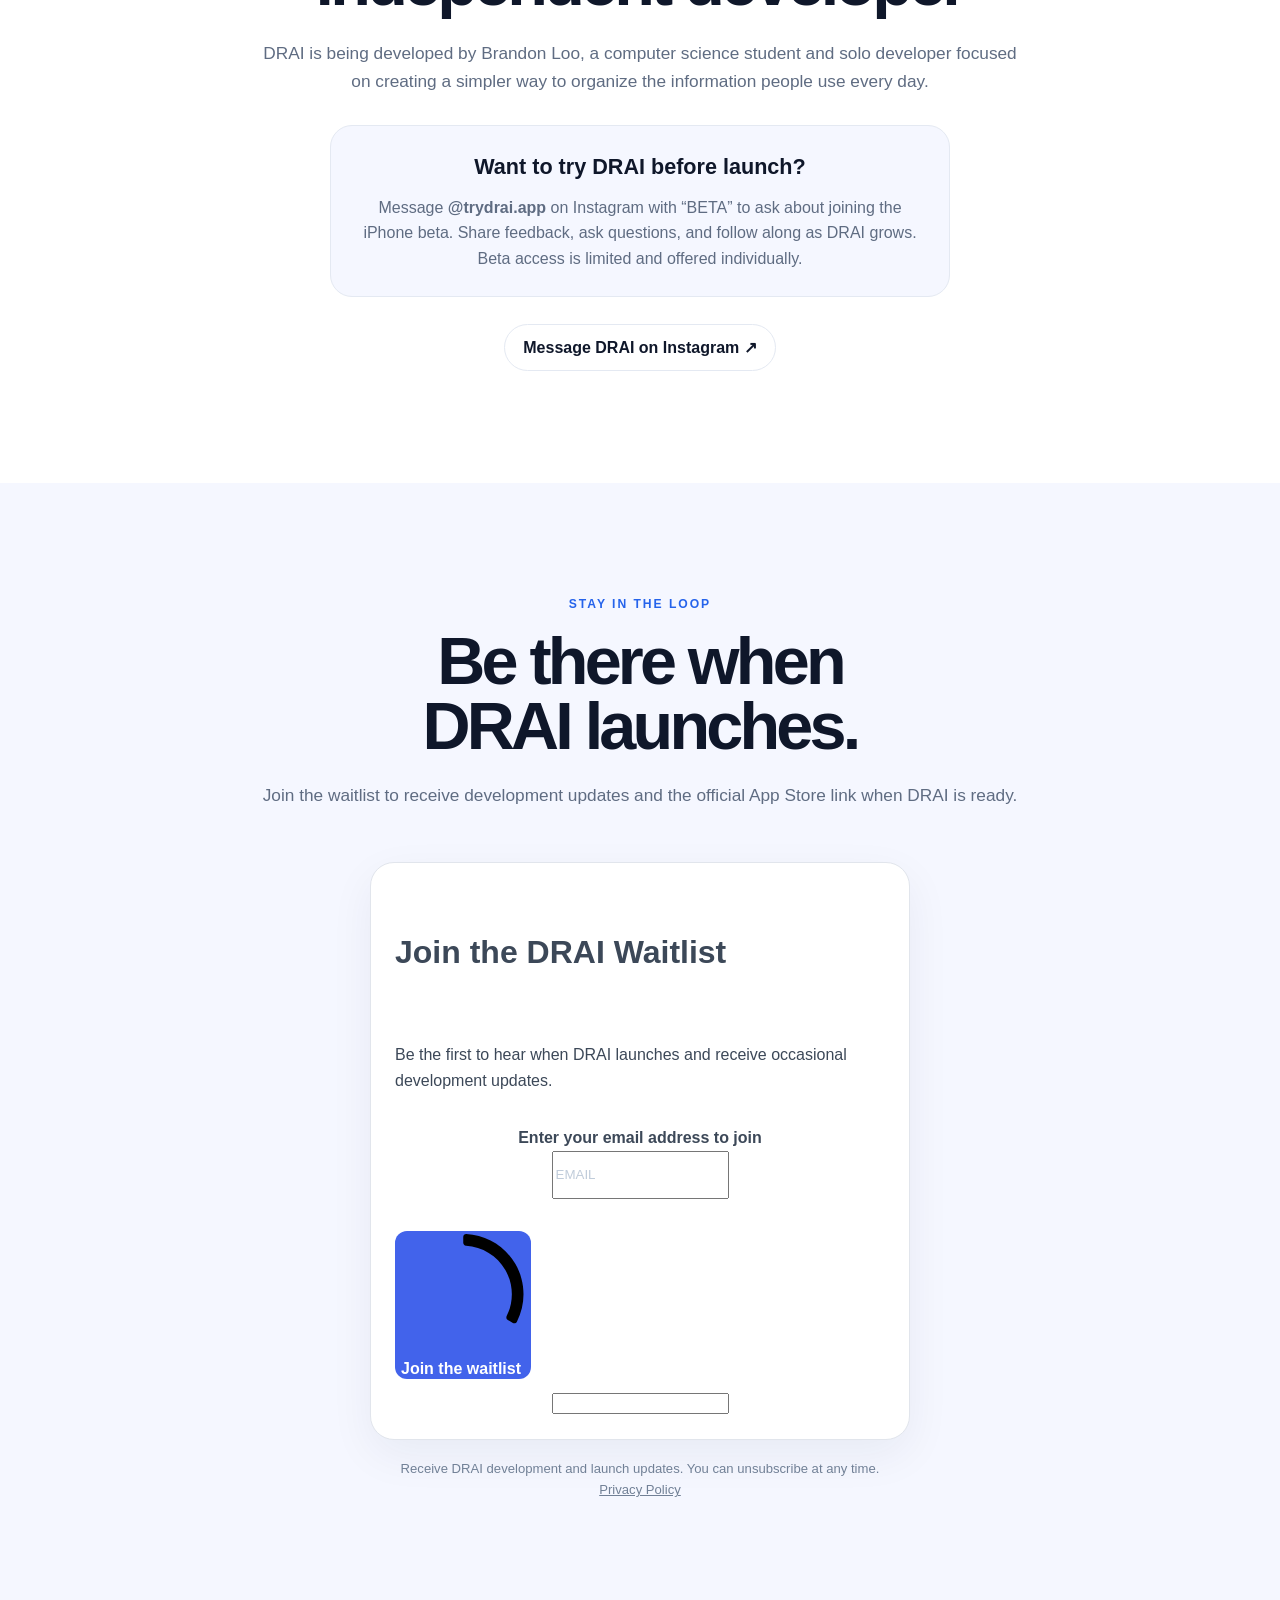
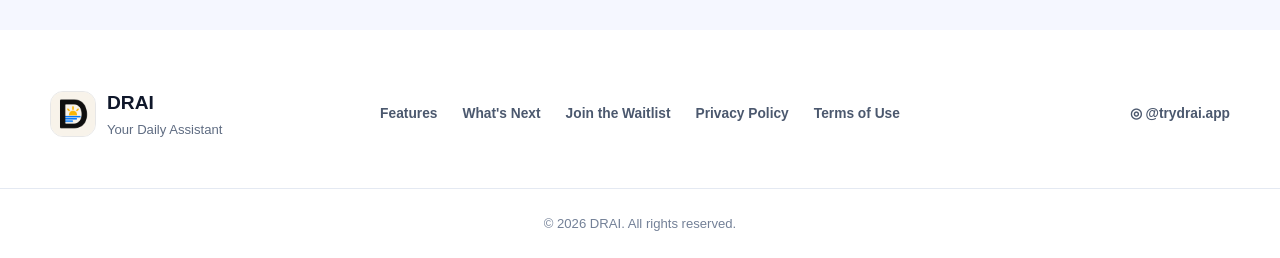
==== commit 54df585d: "Add compact mobile feature gallery and Instagram beta invitation" ====
--- a/index.html
+++ b/index.html
@@ -5,7 +5,10 @@
   <meta name="description" content="DRAI brings your weather, calendar, reminders, commute, news, stocks, sports, subscriptions, workouts, and more into one personalized daily experience.">
   <title>DRAI — Your Daily Assistant</title><link rel="icon" href="assets/drai-icon.png"><link rel="stylesheet" href="styles.css"><link rel="stylesheet" href="form.css">
 <style>  @font-face {    font-display: block;    font-family: Roboto;    src: url(https://assets.brevo.com/font/Roboto/Latin/normal/normal/7529907e9eaf8ebb5220c5f9850e3811.woff2) format("woff2"), url(https://assets.brevo.com/font/Roboto/Latin/normal/normal/25c678feafdc175a70922a116c9be3e7.woff) format("woff")  }  @font-face {    font-display: fallback;    font-family: Roboto;    font-weight: 600;    src: url(https://assets.brevo.com/font/Roboto/Latin/medium/normal/6e9caeeafb1f3491be3e32744bc30440.woff2) format("woff2"), url(https://assets.brevo.com/font/Roboto/Latin/medium/normal/71501f0d8d5aa95960f6475d5487d4c2.woff) format("woff")  }  @font-face {    font-display: fallback;    font-family: Roboto;    font-weight: 700;    src: url(https://assets.brevo.com/font/Roboto/Latin/bold/normal/3ef7cf158f310cf752d5ad08cd0e7e60.woff2) format("woff2"), url(https://assets.brevo.com/font/Roboto/Latin/bold/normal/ece3a1d82f18b60bcce0211725c476aa.woff) format("woff")  }  :where(.sib-form-message-panel) {    display: none;  }  :where(.sib-form-message-panel .sib-notification__icon) {    width: 20px;    height: 20px;  }  #sib-container input:-ms-input-placeholder {    font-family: Helvetica, sans-serif;    text-align: left;    color: #c0ccda;  }  #sib-container input::placeholder {    font-family: Helvetica, sans-serif;    text-align: left;    color: #c0ccda;  }  #sib-container textarea::placeholder {    font-family: Helvetica, sans-serif;    text-align: left;    color: #c0ccda;  }  #sib-container a {    text-decoration: underline;    color: #2BB2FC;  }</style><link rel="stylesheet" href="https://sibforms.com/forms/end-form/build/sib-styles.css"><!--  END - We recommend to place the above code in head tag of your website html --><style>#waitlist .sib-form{background:transparent!important;padding:0}#waitlist #sib-container{border-radius:24px!important;border-color:#e1e5ec!important;margin:auto;padding:24px;box-shadow:0 15px 45px rgba(20,30,60,.06)}#waitlist .sib-form-block__button{border-radius:12px!important;background:#4263eb!important;min-height:48px}#waitlist .input{min-height:48px}#waitlist .sib-form-message-panel{margin:16px auto}#waitlist .privacy-note{max-width:540px;margin:18px auto;text-align:center}</style>
-</head>
+<style>
+.feature-picker{display:none}.beta-invitation{max-width:620px;margin:30px auto 0;padding:24px;border:1px solid var(--line);border-radius:22px;background:var(--soft)}.beta-invitation h3{margin:0 0 10px;font-size:1.35rem}.beta-invitation p{margin:0;color:var(--muted)}
+@media(max-width:720px){.gallery-ready .feature-picker{display:block;max-width:440px;margin:0 auto 20px}.feature-picker label{display:block;margin-bottom:8px;font-weight:700}.feature-picker select{width:100%;min-height:48px;padding:10px 14px;border:1px solid var(--line);border-radius:12px;background:#fff;color:var(--ink);font:inherit}.gallery-navigation{display:flex;align-items:center;justify-content:space-between;gap:8px;margin-top:12px}.gallery-navigation button{min-height:44px;padding:8px 12px;border:1px solid var(--line);border-radius:10px;background:white;color:var(--ink);font:inherit;cursor:pointer}.gallery-navigation span{font-size:.85rem;color:var(--muted)}.gallery-waitlist{display:block;margin-top:16px;text-align:center;color:var(--blue);font-weight:700}.gallery-ready .feature-card:not(.gallery-active){display:none}.gallery-ready .feature-grid{max-width:440px;margin:auto}.gallery-ready .screen-preview{height:auto;padding:20px}.gallery-ready .screen-preview img{width:auto;max-width:100%;height:auto;max-height:430px;object-fit:contain;border-radius:22px}.gallery-ready .card-copy{min-height:0;padding:22px}.gallery-ready .card-copy h3{margin-top:10px}.gallery-ready .feature-card:hover{transform:none}}
+</style></head>
 <body>
   <header class="site-header">
     <a class="brand" href="#top" aria-label="DRAI home"><img src="assets/drai-icon.png" alt="DRAI app logo" width="46" height="46"><span>DRAI</span></a>
@@ -19,6 +22,7 @@
     </section>
     <section id="features" class="features-section section-space"><div class="page-width">
       <div class="section-heading centered"><p class="eyebrow">Your day, connected</p><h2>One dashboard.<br>Your whole day.</h2><p>Instead of opening several different apps, DRAI gives you a clear overview of what matters most—all in one place.</p></div>
+      <div class="feature-picker"><label for="feature-select">Explore a DRAI feature</label><select id="feature-select"></select><div class="gallery-navigation"><button type="button" id="feature-prev" aria-label="Previous feature">← Previous</button><span id="feature-count" aria-live="polite"></span><button type="button" id="feature-next" aria-label="Next feature">Next →</button></div><a href="#waitlist" class="gallery-waitlist">Ready? Join the waitlist →</a></div>
       <div class="feature-grid">
         <article class="feature-card"><div class="screen-preview"><img src="assets/screens/overview.jpg" alt="DRAI personalized daily overview"></div><div class="card-copy"><span class="card-icon">▦</span><h3>Personalized Daily Overview</h3><p>See weather, events, reminders, commute information, subscriptions, and DRAI insights together.</p></div></article>
         <article class="feature-card"><div class="screen-preview"><img src="assets/screens/weather.jpg" alt="DRAI weather screen"></div><div class="card-copy"><span class="card-icon">☁</span><h3>Weather</h3><p>View current conditions, temperatures, rain chances, wind, humidity, and your seven-day forecast.</p></div></article>
@@ -50,7 +54,7 @@
         <article><div class="roadmap-top"><span class="roadmap-icon">▯</span><small class="exploring">Exploring</small></div><h3>Android Support</h3><p>Bring the DRAI experience to Android users in the future.</p></article>
       </div>
     </div></section>
-    <section id="about" class="about-section section-space"><div class="page-width about-content"><img src="assets/drai-icon.png" alt="DRAI app logo" width="78" height="78"><p class="eyebrow">Independent and growing</p><h2>Built by an<br>independent developer</h2><p>DRAI is being developed by Brandon Loo, a computer science student and solo developer focused on creating a simpler way to organize the information people use every day.</p><a class="instagram-pill" href="https://www.instagram.com/trydrai.app/" target="_blank" rel="noreferrer">◎ @trydrai.app</a></div></section>
+    <section id="about" class="about-section section-space"><div class="page-width about-content"><img src="assets/drai-icon.png" alt="DRAI app logo" width="78" height="78"><p class="eyebrow">Independent and growing</p><h2>Built by an<br>independent developer</h2><p>DRAI is being developed by Brandon Loo, a computer science student and solo developer focused on creating a simpler way to organize the information people use every day.</p><div class="beta-invitation"><h3>Want to try DRAI before launch?</h3><p>Message <strong>@trydrai.app</strong> on Instagram with “BETA” to ask about joining the iPhone beta. Share feedback, ask questions, and follow along as DRAI grows. Beta access is limited and offered individually.</p></div><a class="instagram-pill" href="https://www.instagram.com/trydrai.app/" target="_blank" rel="noreferrer">Message DRAI on Instagram ↗</a></div></section>
     <section id="waitlist" class="waitlist-section section-space"><div class="page-width">
       <div class="section-heading centered compact-heading"><p class="eyebrow">Stay in the loop</p><h2>Be there when<br>DRAI launches.</h2><p>Join the waitlist to receive development updates and the official App Store link when DRAI is ready.</p></div>
       <div class="sib-form" style="text-align: center;         background-color: #EFF2F7;                                 ">  <div id="sib-form-container" class="sib-form-container">    <div id="error-message" class="sib-form-message-panel" style="font-family:Helvetica, sans-serif; font-size:16px; text-align:left; color:#661d1d; background-color:#ffeded; border-color:#ff4949; border-radius:3px;        max-width:540px;">      <div class="sib-form-message-panel__text sib-form-message-panel__text--center">        <svg viewBox="0 0 512 512" class="sib-icon sib-notification__icon">          <path d="M256 40c118.621 0 216 96.075 216 216 0 119.291-96.61 216-216 216-119.244 0-216-96.562-216-216 0-119.203 96.602-216 216-216m0-32C119.043 8 8 119.083 8 256c0 136.997 111.043 248 248 248s248-111.003 248-248C504 119.083 392.957 8 256 8zm-11.49 120h22.979c6.823 0 12.274 5.682 11.99 12.5l-7 168c-.268 6.428-5.556 11.5-11.99 11.5h-8.979c-6.433 0-11.722-5.073-11.99-11.5l-7-168c-.283-6.818 5.167-12.5 11.99-12.5zM256 340c-15.464 0-28 12.536-28 28s12.536 28 28 28 28-12.536 28-28-12.536-28-28-28z" />        </svg>        <span class="sib-form-message-panel__inner-text">                Your subscription could not be saved. Please try again.                                    </span>      </div>    </div>    <div></div>    <div id="success-message" class="sib-form-message-panel" style="font-family:Helvetica, sans-serif; font-size:16px; text-align:left; color:#085229; background-color:#e7faf0; border-color:#13ce66; border-radius:3px;        max-width:540px;">      <div class="sib-form-message-panel__text sib-form-message-panel__text--center">        <svg viewBox="0 0 512 512" class="sib-icon sib-notification__icon">          <path d="M256 8C119.033 8 8 119.033 8 256s111.033 248 248 248 248-111.033 248-248S392.967 8 256 8zm0 464c-118.664 0-216-96.055-216-216 0-118.663 96.055-216 216-216 118.664 0 216 96.055 216 216 0 118.663-96.055 216-216 216zm141.63-274.961L217.15 376.071c-4.705 4.667-12.303 4.637-16.97-.068l-85.878-86.572c-4.667-4.705-4.637-12.303.068-16.97l8.52-8.451c4.705-4.667 12.303-4.637 16.97.068l68.976 69.533 163.441-162.13c4.705-4.667 12.303-4.637 16.97.068l8.451 8.52c4.668 4.705 4.637 12.303-.068 16.97z" />        </svg>        <span class="sib-form-message-panel__inner-text">                Check your inbox! Click the confirmation link in our email to join the DRAI waitlist. If you don’t see it, check your spam folder.                                   </span>      </div>    </div>    <div></div>    <div id="sib-container" class="sib-container--large sib-container--vertical" style="max-width:540px; text-align:center; background-color:rgba(255,255,255,1); border-width:1px; border-style:solid; border-color:#C0CCD9; border-radius:3px; direction:ltr">      <form id="sib-form" method="POST" action="https://a2c19e46.sibforms.com/serve/[base64]" data-type="subscription">        <div style="padding: 8px 0;">          <div class="sib-form-block" style="font-family:Helvetica, sans-serif; font-size:32px; font-weight:700; text-align:left; color:#3C4858; background-color:transparent; text-align:left">            <p>Join the DRAI Waitlist</p>          </div>        </div>        <div style="padding: 8px 0;">          <div class="sib-form-block" style="font-family:Helvetica, sans-serif; font-size:16px; text-align:left; color:#3C4858; background-color:transparent; text-align:left">            <div class="sib-text-form-block">              <p>Be the first to hear when DRAI launches and receive occasional development updates.</p>            </div>          </div>        </div>        <div style="padding: 8px 0;">          <div class="sib-input sib-form-block">            <div class="form__entry entry_block">              <div class="form__label-row ">                <label class="entry__label" style="font-weight: 700; text-align: left; font-family:Helvetica, sans-serif; font-size:16px; font-weight:700; text-align:left; color:#3c4858;" for="EMAIL" data-required="*">Enter your email address to join</label>                <div class="entry__field">                  <input class="input " type="text" id="EMAIL" name="EMAIL" autocomplete="off" value="" placeholder="EMAIL" data-required="true" required />                </div>              </div>              <label class="entry__error entry__error--primary" style="font-family:Helvetica, sans-serif; font-size:16px; text-align:left; color:#661d1d; background-color:#ffeded; border-color:#ff4949; border-radius:3px;">              </label>            </div>          </div>        </div>        <div style="padding: 8px 0;">          <div class="sib-captcha sib-form-block">            <div class="form__entry entry_block">              <div class="form__label-row ">                <script>                  function handleCaptchaResponse() {                    var event = new Event('captchaChange');                    document.getElementById('sib-captcha').dispatchEvent(event);                  }                </script>                <div class="g-recaptcha sib-visible-recaptcha" id="sib-captcha" data-sitekey="6LeRwtktAAAAABBnD5oGlbIA_EKZKAmbsY4WYLUY" data-callback="handleCaptchaResponse" style="direction:ltr"></div>              </div>              <label class="entry__error entry__error--primary" style="font-family:Helvetica, sans-serif; font-size:16px; text-align:left; color:#661d1d; background-color:#ffeded; border-color:#ff4949; border-radius:3px;">              </label>            </div>          </div>        </div>        <div style="padding: 8px 0;">          <div class="sib-form-block" style="text-align: left">            <button class="sib-form-block__button sib-form-block__button-with-loader" style="font-family:Helvetica, sans-serif; font-size:16px; font-weight:700; text-align:left; color:#FFFFFF; background-color:#3E4857; border-width:0px; border-radius:3px;" form="sib-form" type="submit">              <svg class="icon clickable__icon progress-indicator__icon sib-hide-loader-icon" viewBox="0 0 512 512">                <path d="M460.116 373.846l-20.823-12.022c-5.541-3.199-7.54-10.159-4.663-15.874 30.137-59.886 28.343-131.652-5.386-189.946-33.641-58.394-94.896-95.833-161.827-99.676C261.028 55.961 256 50.751 256 44.352V20.309c0-6.904 5.808-12.337 12.703-11.982 83.556 4.306 160.163 50.864 202.11 123.677 42.063 72.696 44.079 162.316 6.031 236.832-3.14 6.148-10.75 8.461-16.728 5.01z" />              </svg>              Join the waitlist            </button>          </div>        </div>        <input type="text" name="email_address_check" value="" class="input--hidden">        <input type="hidden" name="locale" value="en">      </form>    </div>  </div></div><p class="privacy-note">Receive DRAI development and launch updates. You can unsubscribe at any time. <a href="privacy.html">Privacy Policy</a></p>
@@ -58,4 +62,6 @@
   </main>
   <footer><div class="footer-main page-width"><div class="footer-brand"><img src="assets/drai-icon.png" alt="" width="46" height="46"><div><strong>DRAI</strong><span>Your Daily Assistant</span></div></div><div class="footer-links"><a href="#features">Features</a><a href="#roadmap">What's Next</a><a href="#waitlist">Join the Waitlist</a><a href="privacy.html">Privacy Policy</a><a href="terms.html">Terms of Use</a></div><a class="footer-social" href="https://www.instagram.com/trydrai.app/" target="_blank" rel="noreferrer">◎ @trydrai.app</a></div><p class="copyright">© <span id="year"></span> DRAI. All rights reserved.</p></footer>
   <script src="script.js"></script><script>  window.REQUIRED_CODE_ERROR_MESSAGE = 'Please choose a country code';  window.LOCALE = 'en';  window.EMAIL_INVALID_MESSAGE = window.SMS_INVALID_MESSAGE = "The information provided is invalid. Please review the field format and try again.";  window.REQUIRED_ERROR_MESSAGE = "This field cannot be left blank. ";  window.GENERIC_INVALID_MESSAGE = "The information provided is invalid. Please review the field format and try again.";  window.INVALID_NUMBER = "The information provided is invalid. Please review the field format and try again.";  window.INVALID_DATE = "Please enter a valid date";  window.REQUIRED_MULTISELECT_MESSAGE = 'Please select at least 1 option';  window.translation = {    common: {      selectedList: '{quantity} list selected',      selectedLists: '{quantity} lists selected',      selectedOption: '{quantity} selected',      selectedOptions: '{quantity} selected',    }  };  var AUTOHIDE = Boolean(0);</script><script defer src="https://sibforms.com/forms/end-form/build/main.js"></script><script src="https://www.google.com/recaptcha/api.js?hl=en"></script>
-</body></html>
+<script>
+(()=>{const section=document.querySelector('#features');const cards=[...section.querySelectorAll('.feature-card')];const select=document.querySelector('#feature-select');let active=0;cards.forEach((card,index)=>{const option=document.createElement('option');option.value=index;option.textContent=card.querySelector('h3').textContent;select.append(option);card.querySelector('img').loading='lazy';});function show(index){active=(index+cards.length)%cards.length;cards.forEach((card,i)=>card.classList.toggle('gallery-active',i===active));select.value=String(active);document.querySelector('#feature-count').textContent=(active+1)+' / '+cards.length;}select.addEventListener('change',()=>show(Number(select.value)));document.querySelector('#feature-prev').addEventListener('click',()=>show(active-1));document.querySelector('#feature-next').addEventListener('click',()=>show(active+1));show(0);section.classList.add('gallery-ready');})();
+</script></body></html>
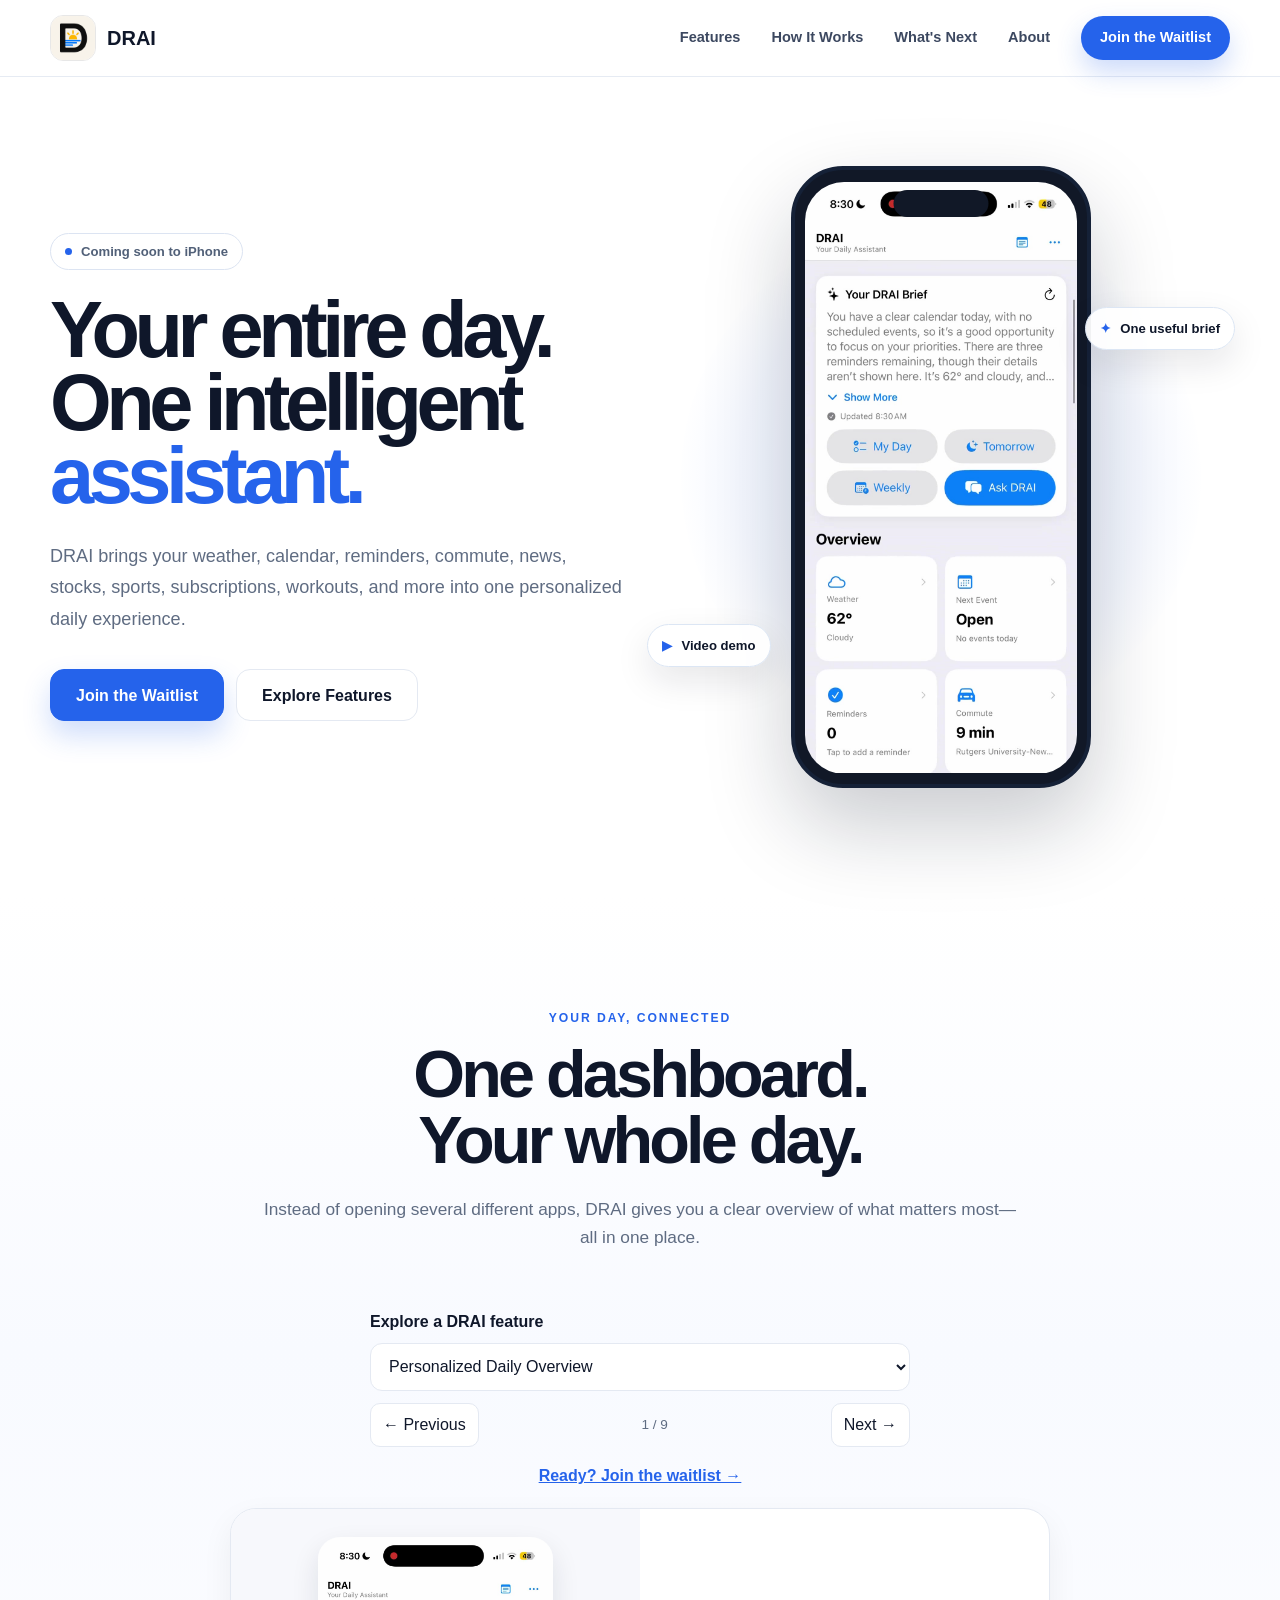
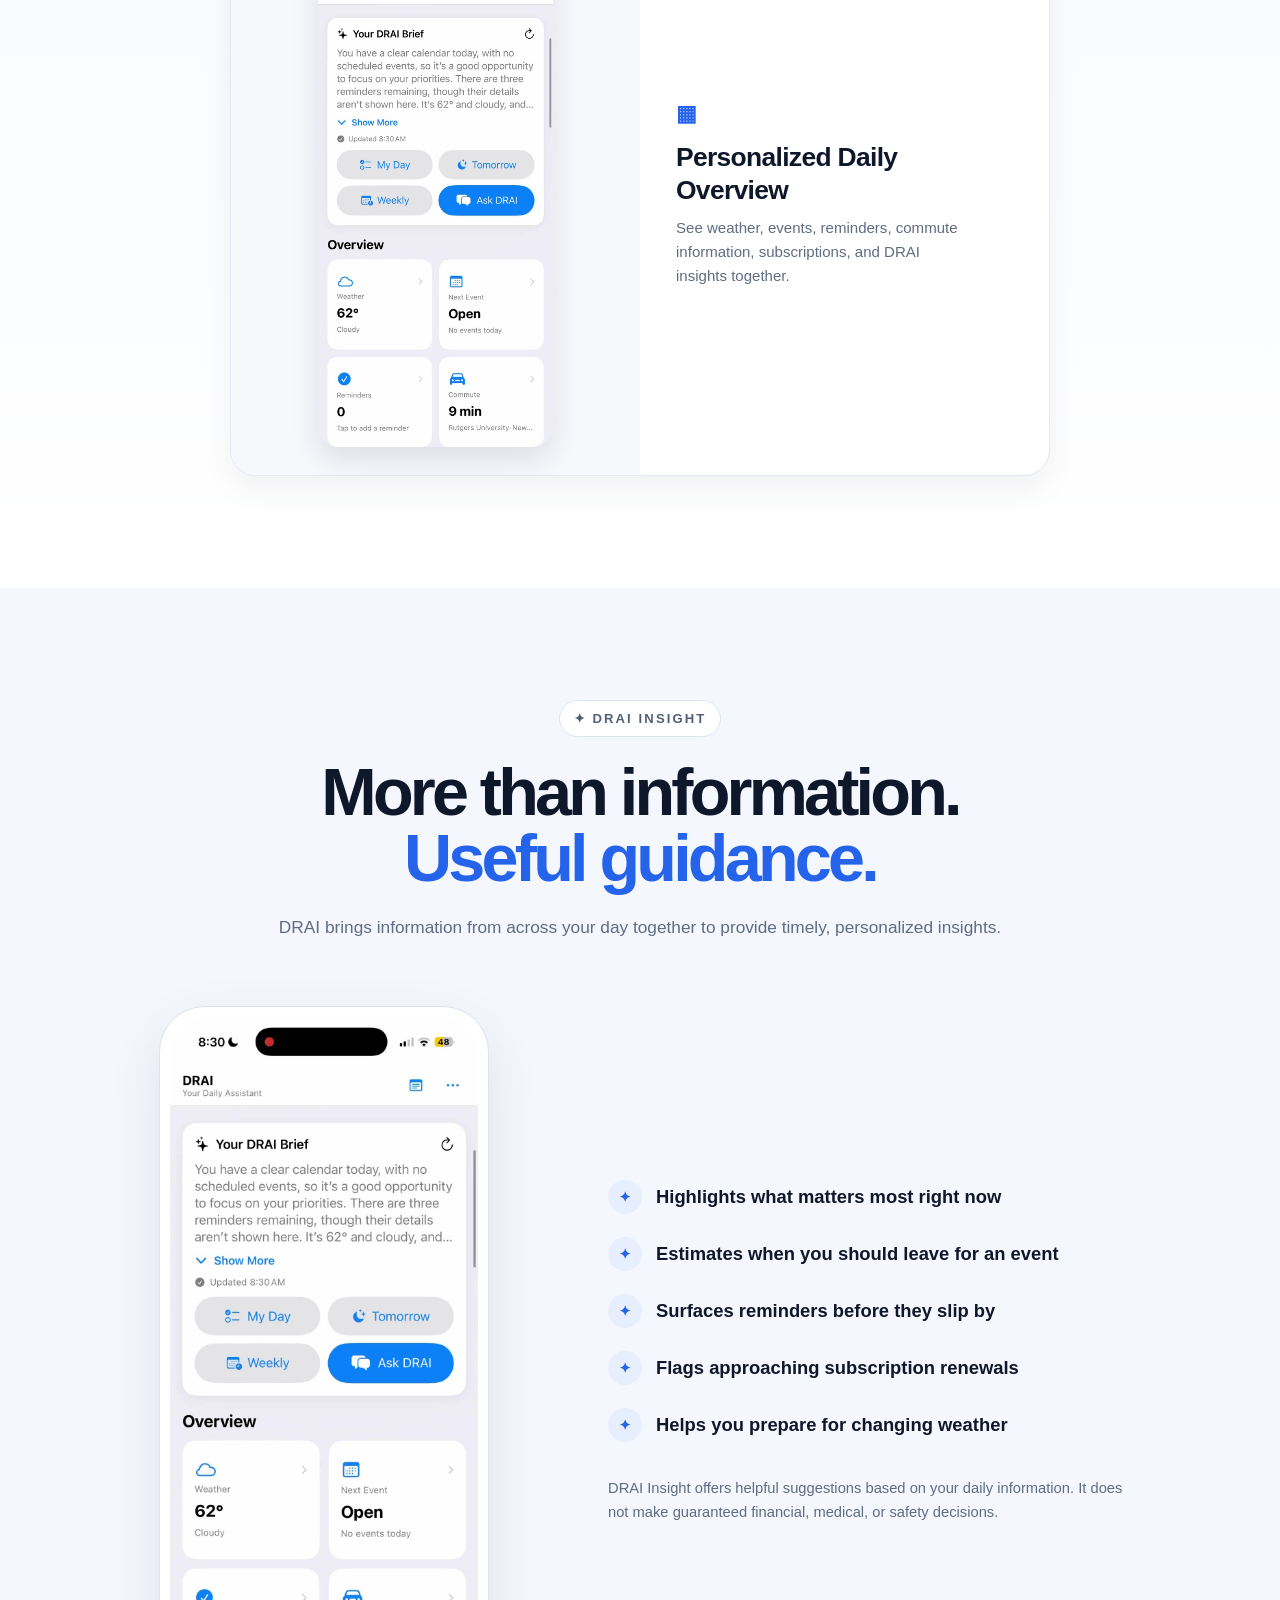
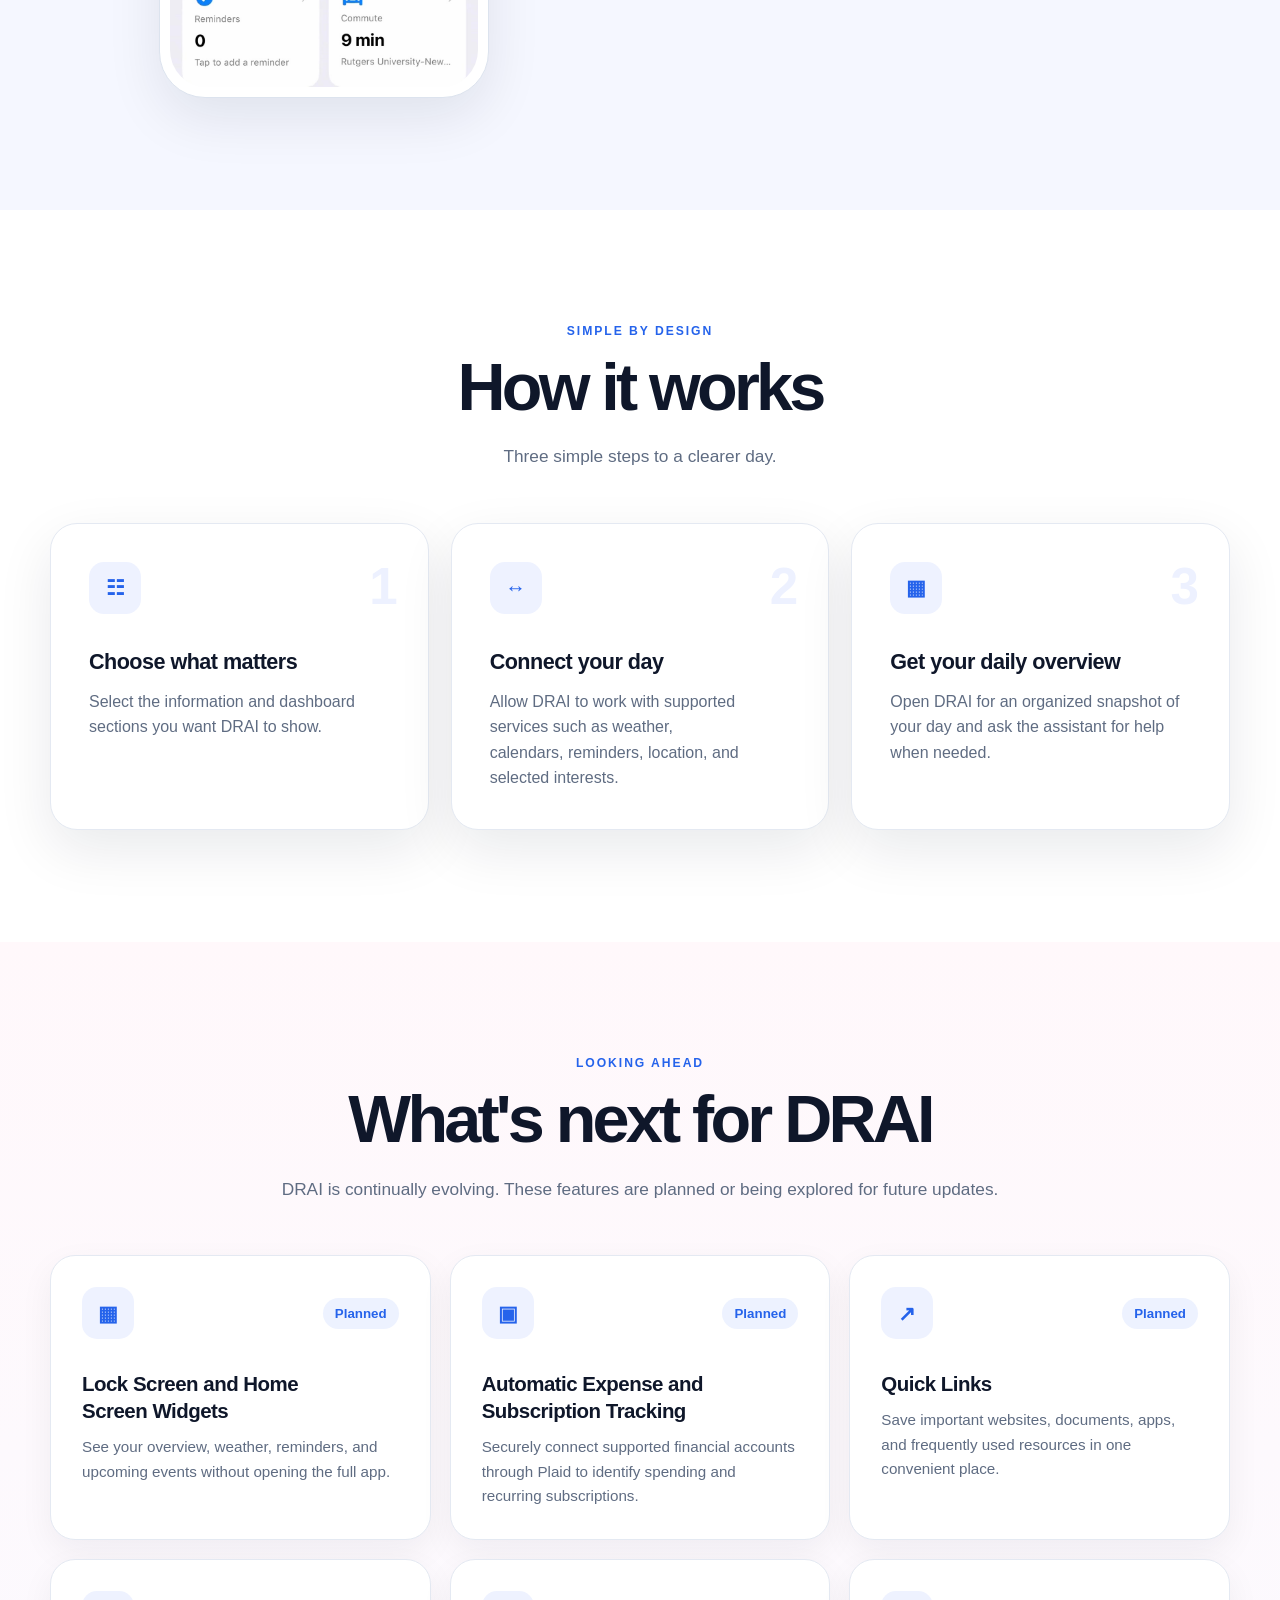
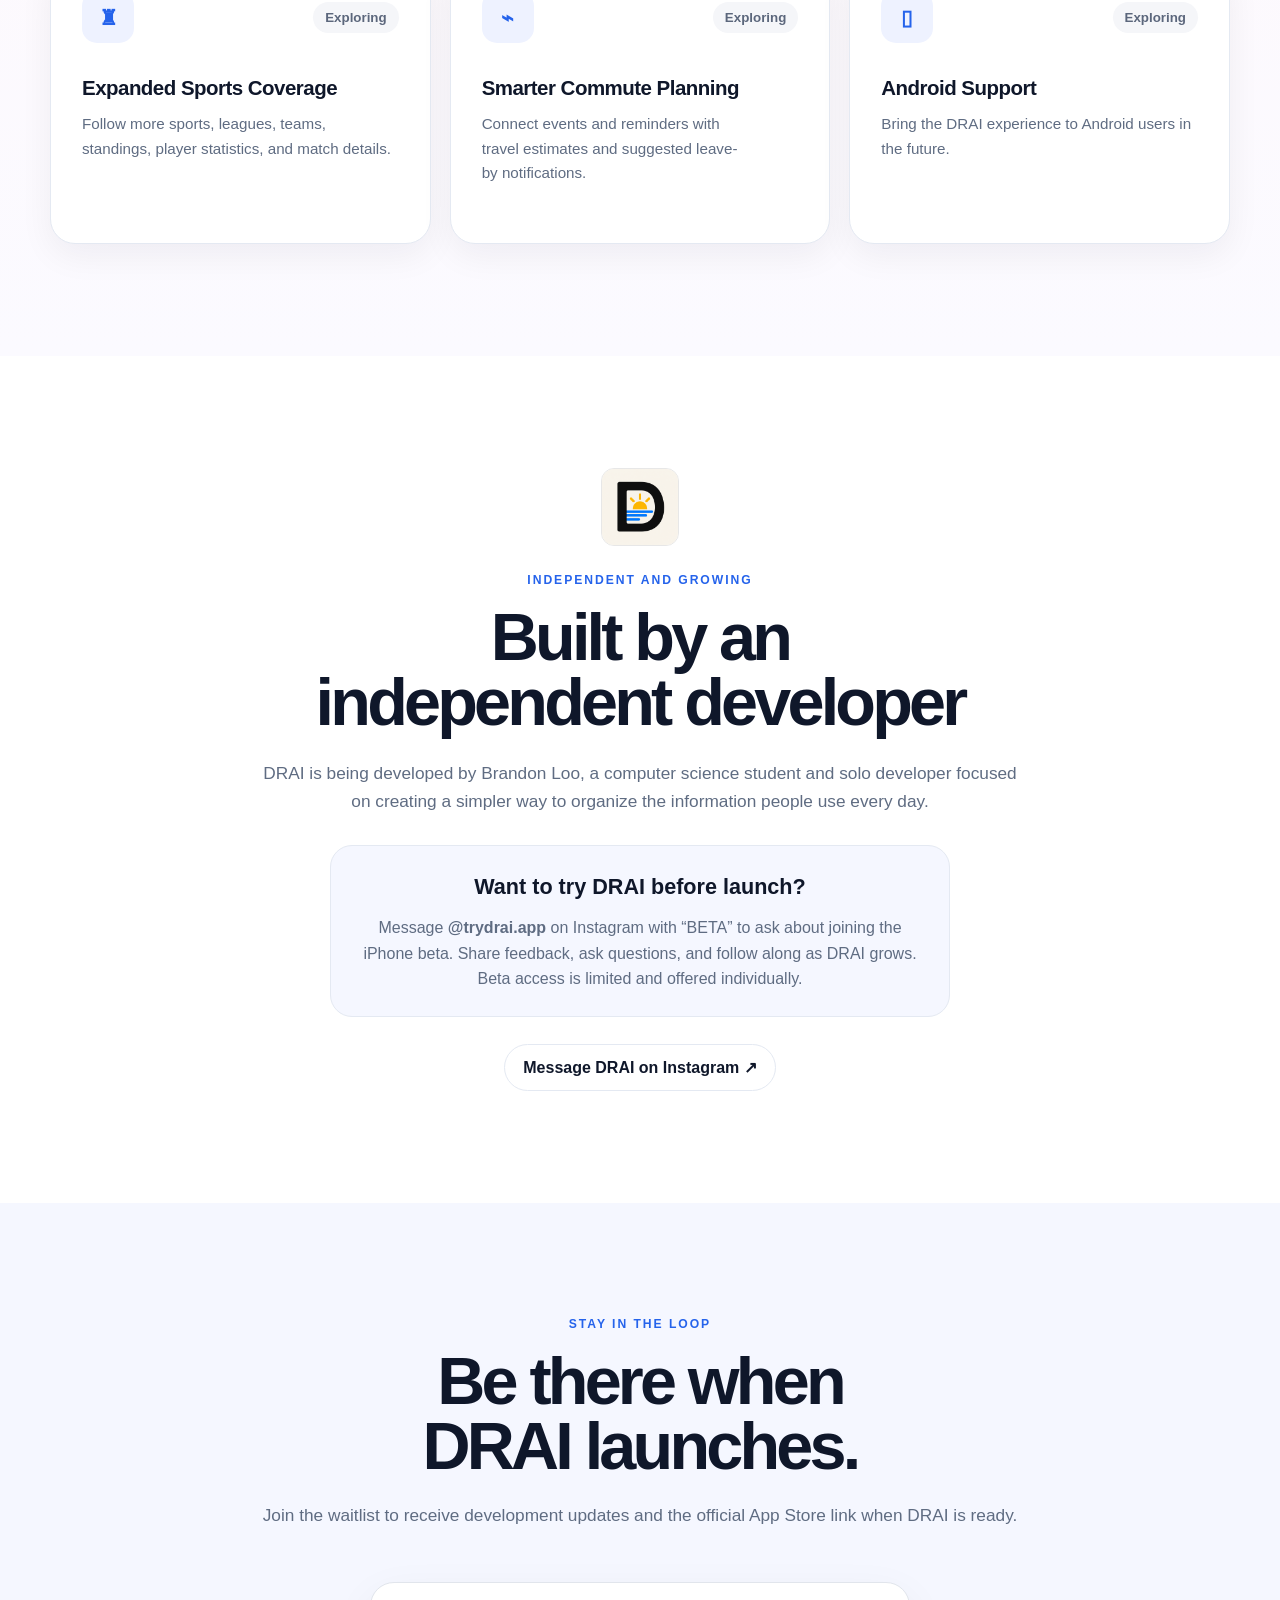
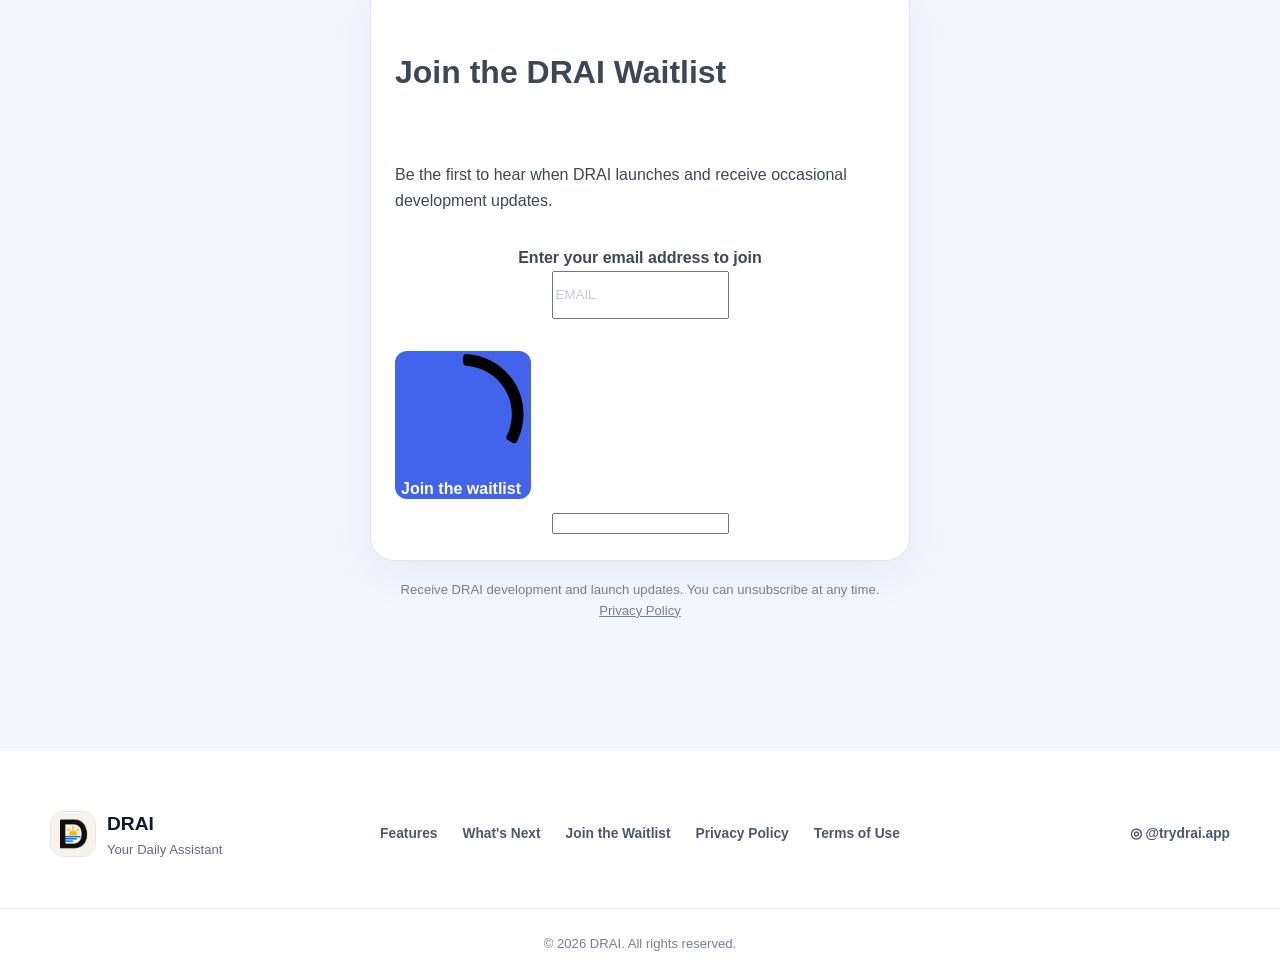
==== commit b5756e5d: "Use feature selector gallery on desktop with overview default" ====
--- a/index.html
+++ b/index.html
@@ -7,7 +7,8 @@
 <style>  @font-face {    font-display: block;    font-family: Roboto;    src: url(https://assets.brevo.com/font/Roboto/Latin/normal/normal/7529907e9eaf8ebb5220c5f9850e3811.woff2) format("woff2"), url(https://assets.brevo.com/font/Roboto/Latin/normal/normal/25c678feafdc175a70922a116c9be3e7.woff) format("woff")  }  @font-face {    font-display: fallback;    font-family: Roboto;    font-weight: 600;    src: url(https://assets.brevo.com/font/Roboto/Latin/medium/normal/6e9caeeafb1f3491be3e32744bc30440.woff2) format("woff2"), url(https://assets.brevo.com/font/Roboto/Latin/medium/normal/71501f0d8d5aa95960f6475d5487d4c2.woff) format("woff")  }  @font-face {    font-display: fallback;    font-family: Roboto;    font-weight: 700;    src: url(https://assets.brevo.com/font/Roboto/Latin/bold/normal/3ef7cf158f310cf752d5ad08cd0e7e60.woff2) format("woff2"), url(https://assets.brevo.com/font/Roboto/Latin/bold/normal/ece3a1d82f18b60bcce0211725c476aa.woff) format("woff")  }  :where(.sib-form-message-panel) {    display: none;  }  :where(.sib-form-message-panel .sib-notification__icon) {    width: 20px;    height: 20px;  }  #sib-container input:-ms-input-placeholder {    font-family: Helvetica, sans-serif;    text-align: left;    color: #c0ccda;  }  #sib-container input::placeholder {    font-family: Helvetica, sans-serif;    text-align: left;    color: #c0ccda;  }  #sib-container textarea::placeholder {    font-family: Helvetica, sans-serif;    text-align: left;    color: #c0ccda;  }  #sib-container a {    text-decoration: underline;    color: #2BB2FC;  }</style><link rel="stylesheet" href="https://sibforms.com/forms/end-form/build/sib-styles.css"><!--  END - We recommend to place the above code in head tag of your website html --><style>#waitlist .sib-form{background:transparent!important;padding:0}#waitlist #sib-container{border-radius:24px!important;border-color:#e1e5ec!important;margin:auto;padding:24px;box-shadow:0 15px 45px rgba(20,30,60,.06)}#waitlist .sib-form-block__button{border-radius:12px!important;background:#4263eb!important;min-height:48px}#waitlist .input{min-height:48px}#waitlist .sib-form-message-panel{margin:16px auto}#waitlist .privacy-note{max-width:540px;margin:18px auto;text-align:center}</style>
 <style>
 .feature-picker{display:none}.beta-invitation{max-width:620px;margin:30px auto 0;padding:24px;border:1px solid var(--line);border-radius:22px;background:var(--soft)}.beta-invitation h3{margin:0 0 10px;font-size:1.35rem}.beta-invitation p{margin:0;color:var(--muted)}
-@media(max-width:720px){.gallery-ready .feature-picker{display:block;max-width:440px;margin:0 auto 20px}.feature-picker label{display:block;margin-bottom:8px;font-weight:700}.feature-picker select{width:100%;min-height:48px;padding:10px 14px;border:1px solid var(--line);border-radius:12px;background:#fff;color:var(--ink);font:inherit}.gallery-navigation{display:flex;align-items:center;justify-content:space-between;gap:8px;margin-top:12px}.gallery-navigation button{min-height:44px;padding:8px 12px;border:1px solid var(--line);border-radius:10px;background:white;color:var(--ink);font:inherit;cursor:pointer}.gallery-navigation span{font-size:.85rem;color:var(--muted)}.gallery-waitlist{display:block;margin-top:16px;text-align:center;color:var(--blue);font-weight:700}.gallery-ready .feature-card:not(.gallery-active){display:none}.gallery-ready .feature-grid{max-width:440px;margin:auto}.gallery-ready .screen-preview{height:auto;padding:20px}.gallery-ready .screen-preview img{width:auto;max-width:100%;height:auto;max-height:430px;object-fit:contain;border-radius:22px}.gallery-ready .card-copy{min-height:0;padding:22px}.gallery-ready .card-copy h3{margin-top:10px}.gallery-ready .feature-card:hover{transform:none}}
+ .gallery-ready .feature-picker{display:block;max-width:440px;margin:0 auto 20px}.feature-picker label{display:block;margin-bottom:8px;font-weight:700}.feature-picker select{width:100%;min-height:48px;padding:10px 14px;border:1px solid var(--line);border-radius:12px;background:#fff;color:var(--ink);font:inherit}.gallery-navigation{display:flex;align-items:center;justify-content:space-between;gap:8px;margin-top:12px}.gallery-navigation button{min-height:44px;padding:8px 12px;border:1px solid var(--line);border-radius:10px;background:white;color:var(--ink);font:inherit;cursor:pointer}.gallery-navigation span{font-size:.85rem;color:var(--muted)}.gallery-waitlist{display:block;margin-top:16px;text-align:center;color:var(--blue);font-weight:700}.gallery-ready .feature-card:not(.gallery-active){display:none}.gallery-ready .feature-grid{max-width:440px;margin:auto}.gallery-ready .screen-preview{height:auto;padding:20px}.gallery-ready .screen-preview img{width:auto;max-width:100%;height:auto;max-height:430px;object-fit:contain;border-radius:22px}.gallery-ready .card-copy{min-height:0;padding:22px}.gallery-ready .card-copy h3{margin-top:10px}.gallery-ready .feature-card:hover{transform:none}
+@media(min-width:721px){.gallery-ready .feature-picker{max-width:540px}.gallery-ready .feature-grid{display:block;max-width:820px}.gallery-ready .feature-card.gallery-active{display:grid;grid-template-columns:1fr 1fr;align-items:center}.gallery-ready .screen-preview{padding:28px}.gallery-ready .screen-preview img{max-height:510px}.gallery-ready .card-copy{padding:36px}.gallery-ready .card-copy h3{font-size:1.65rem}}
 </style></head>
 <body>
   <header class="site-header">
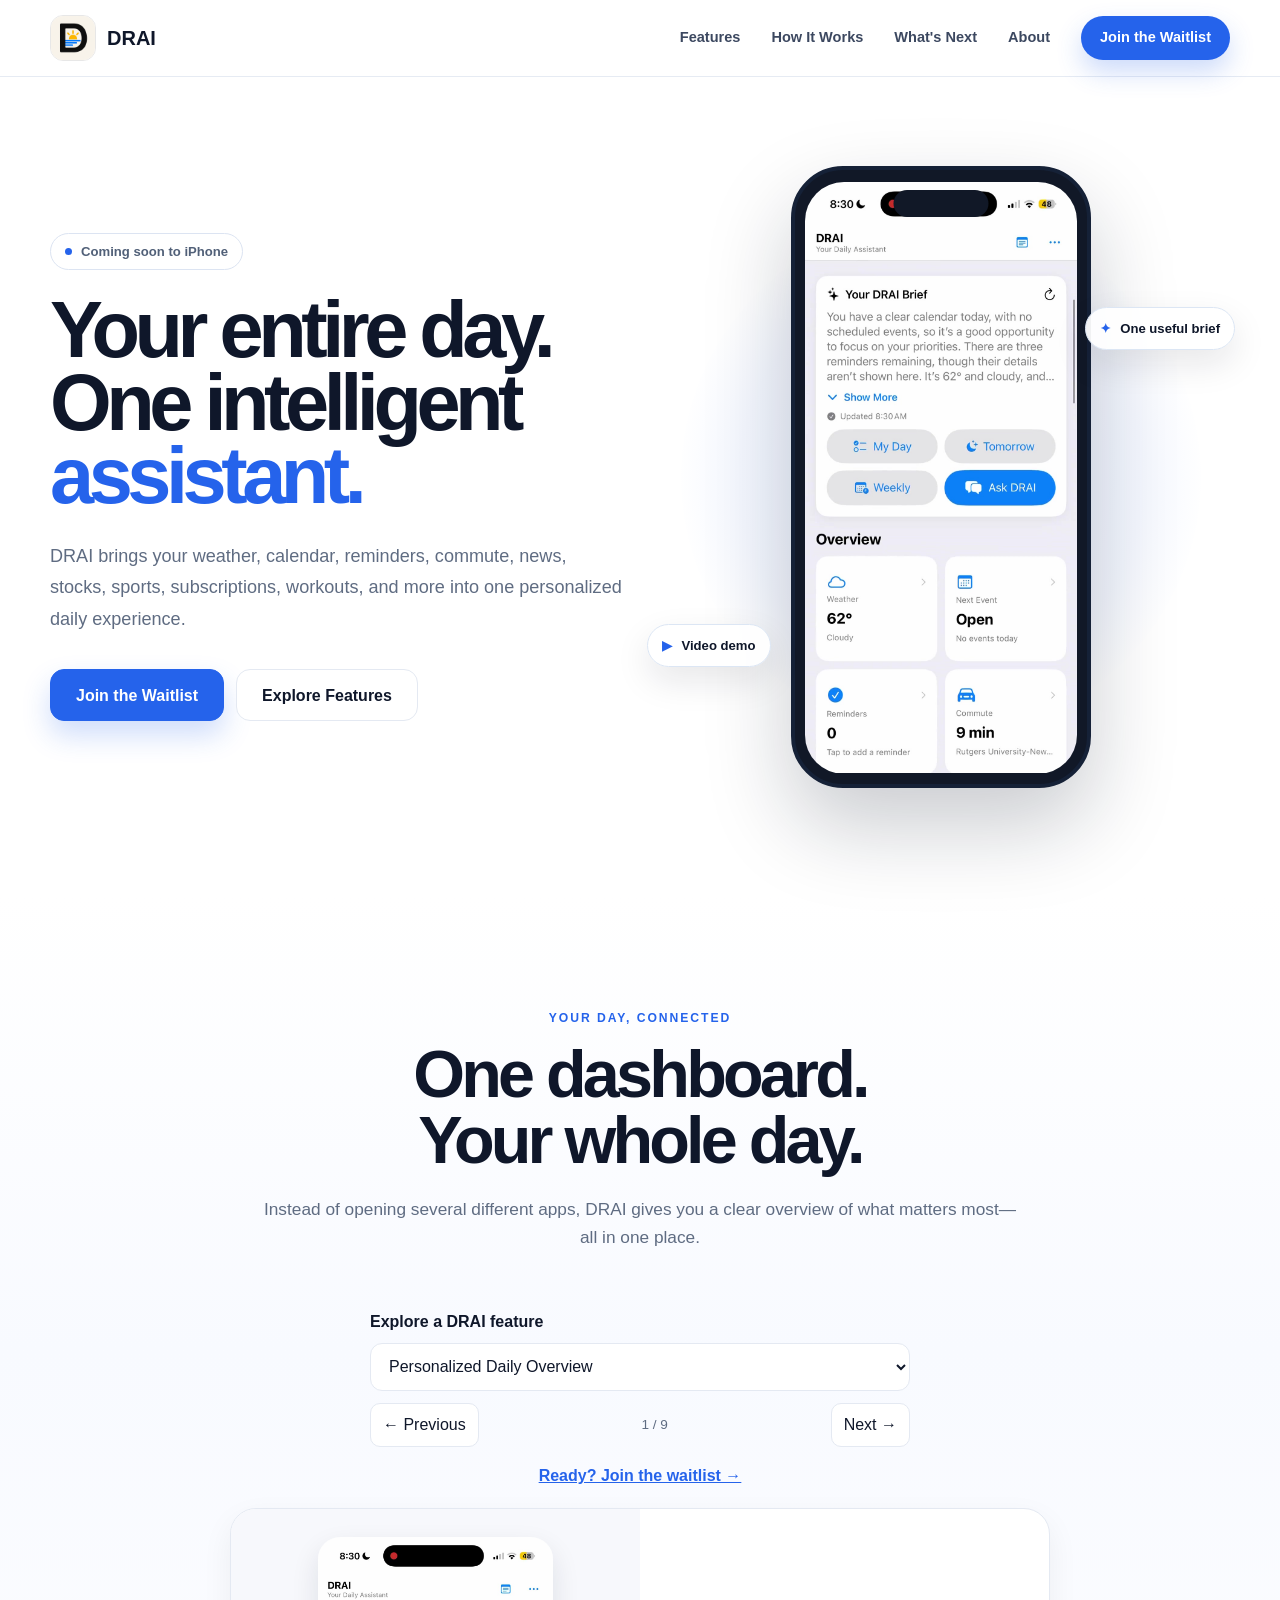
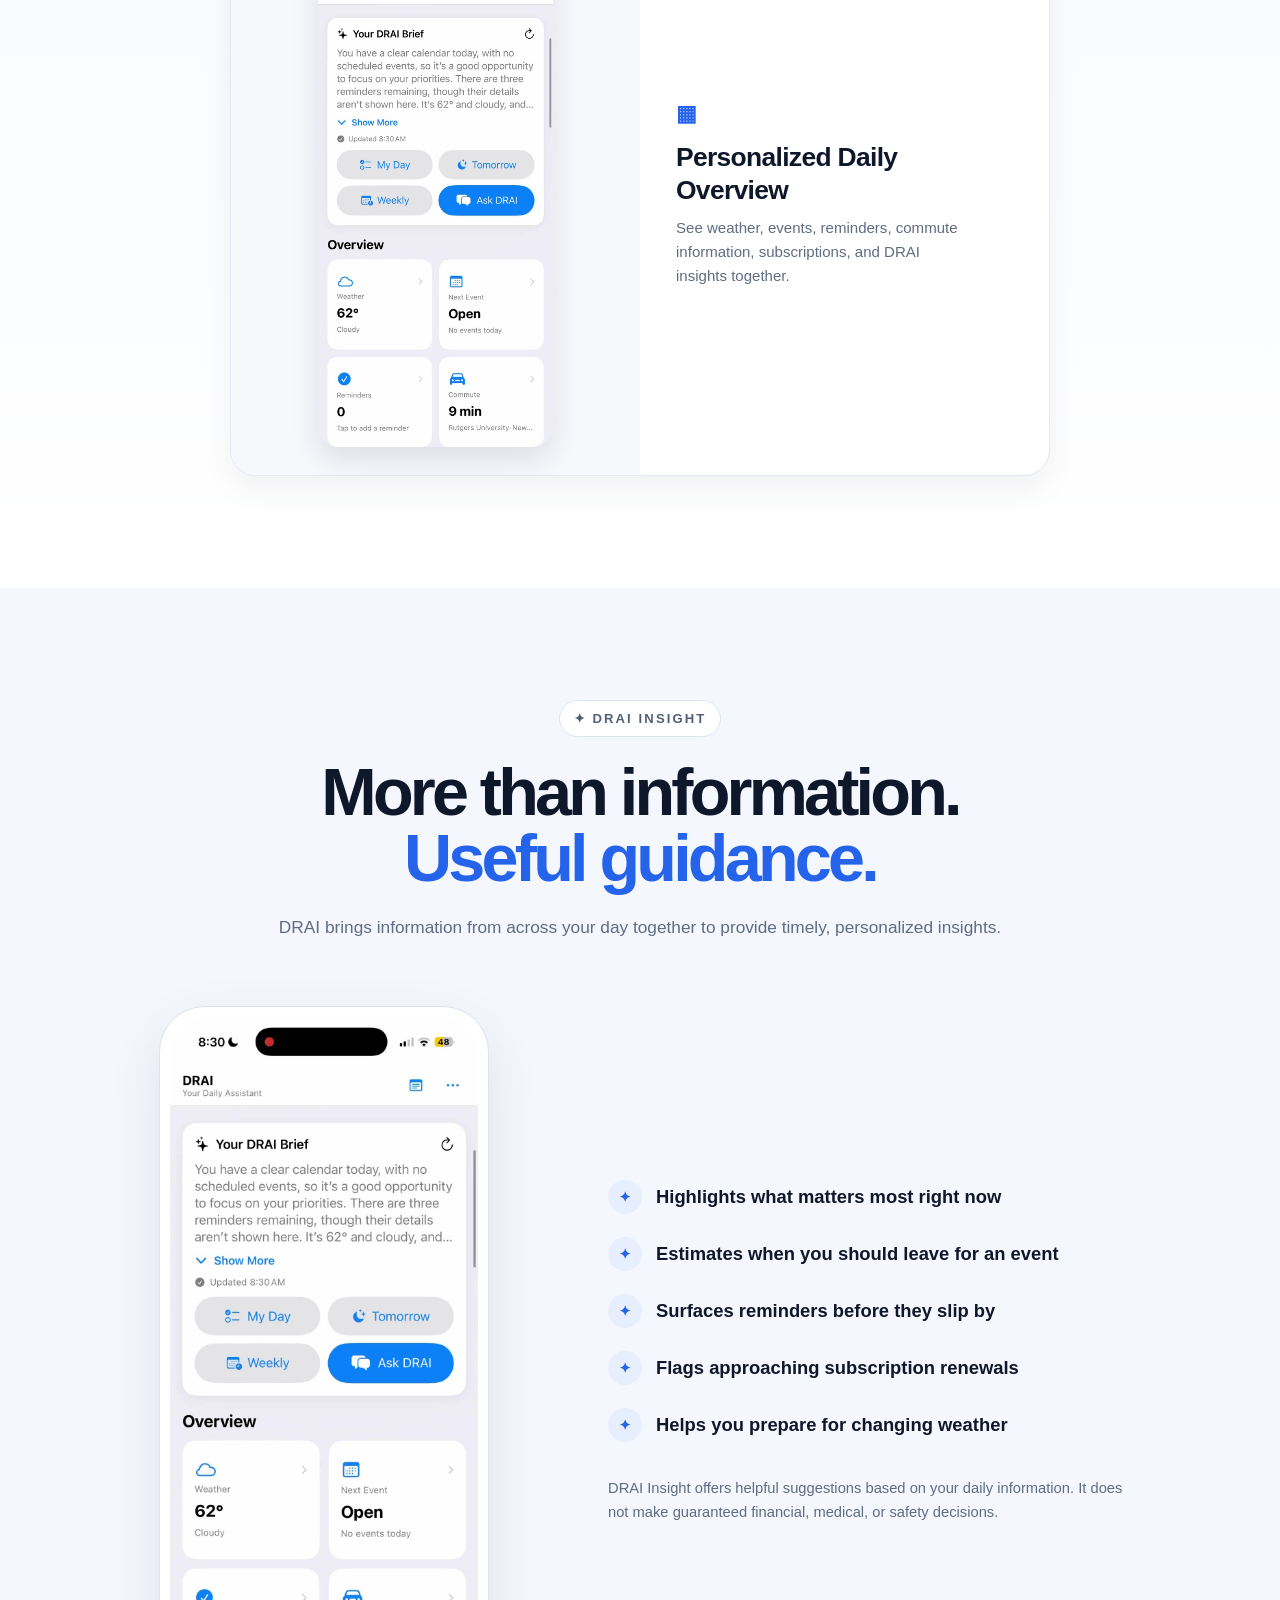
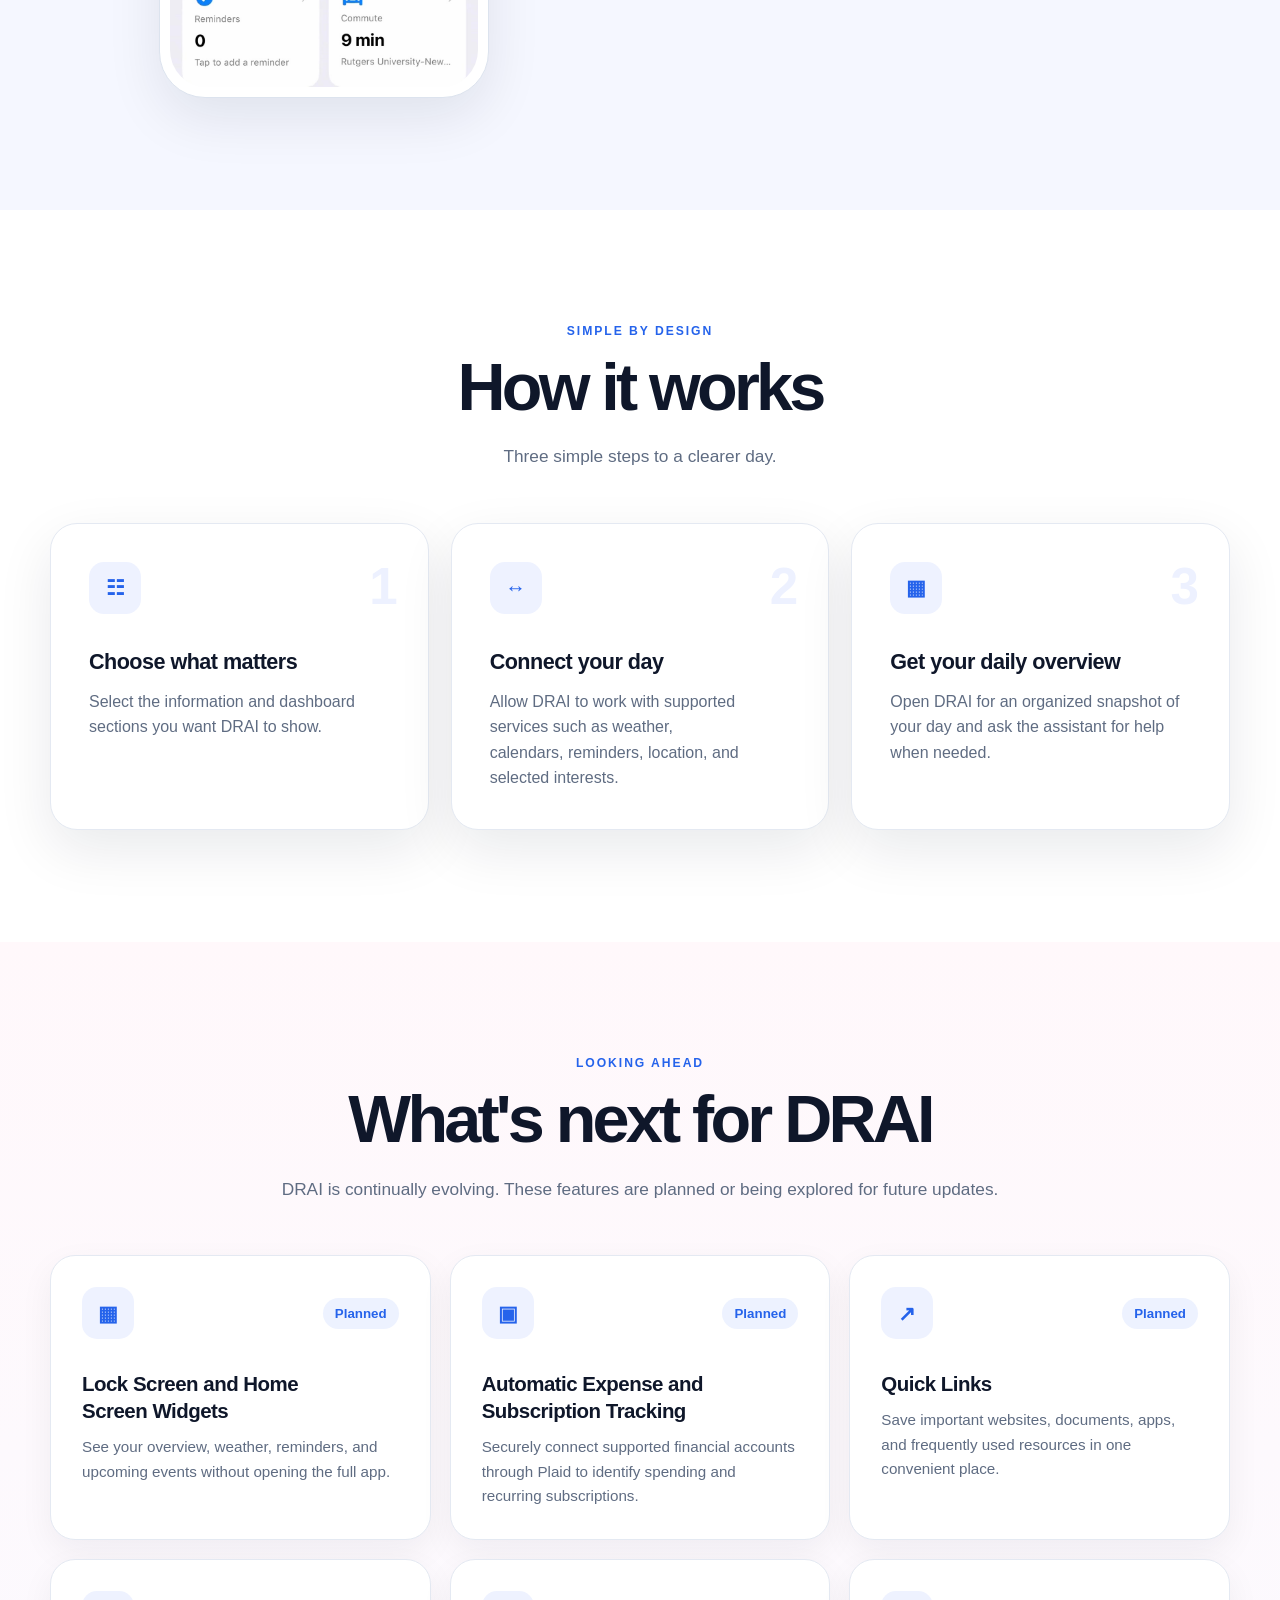
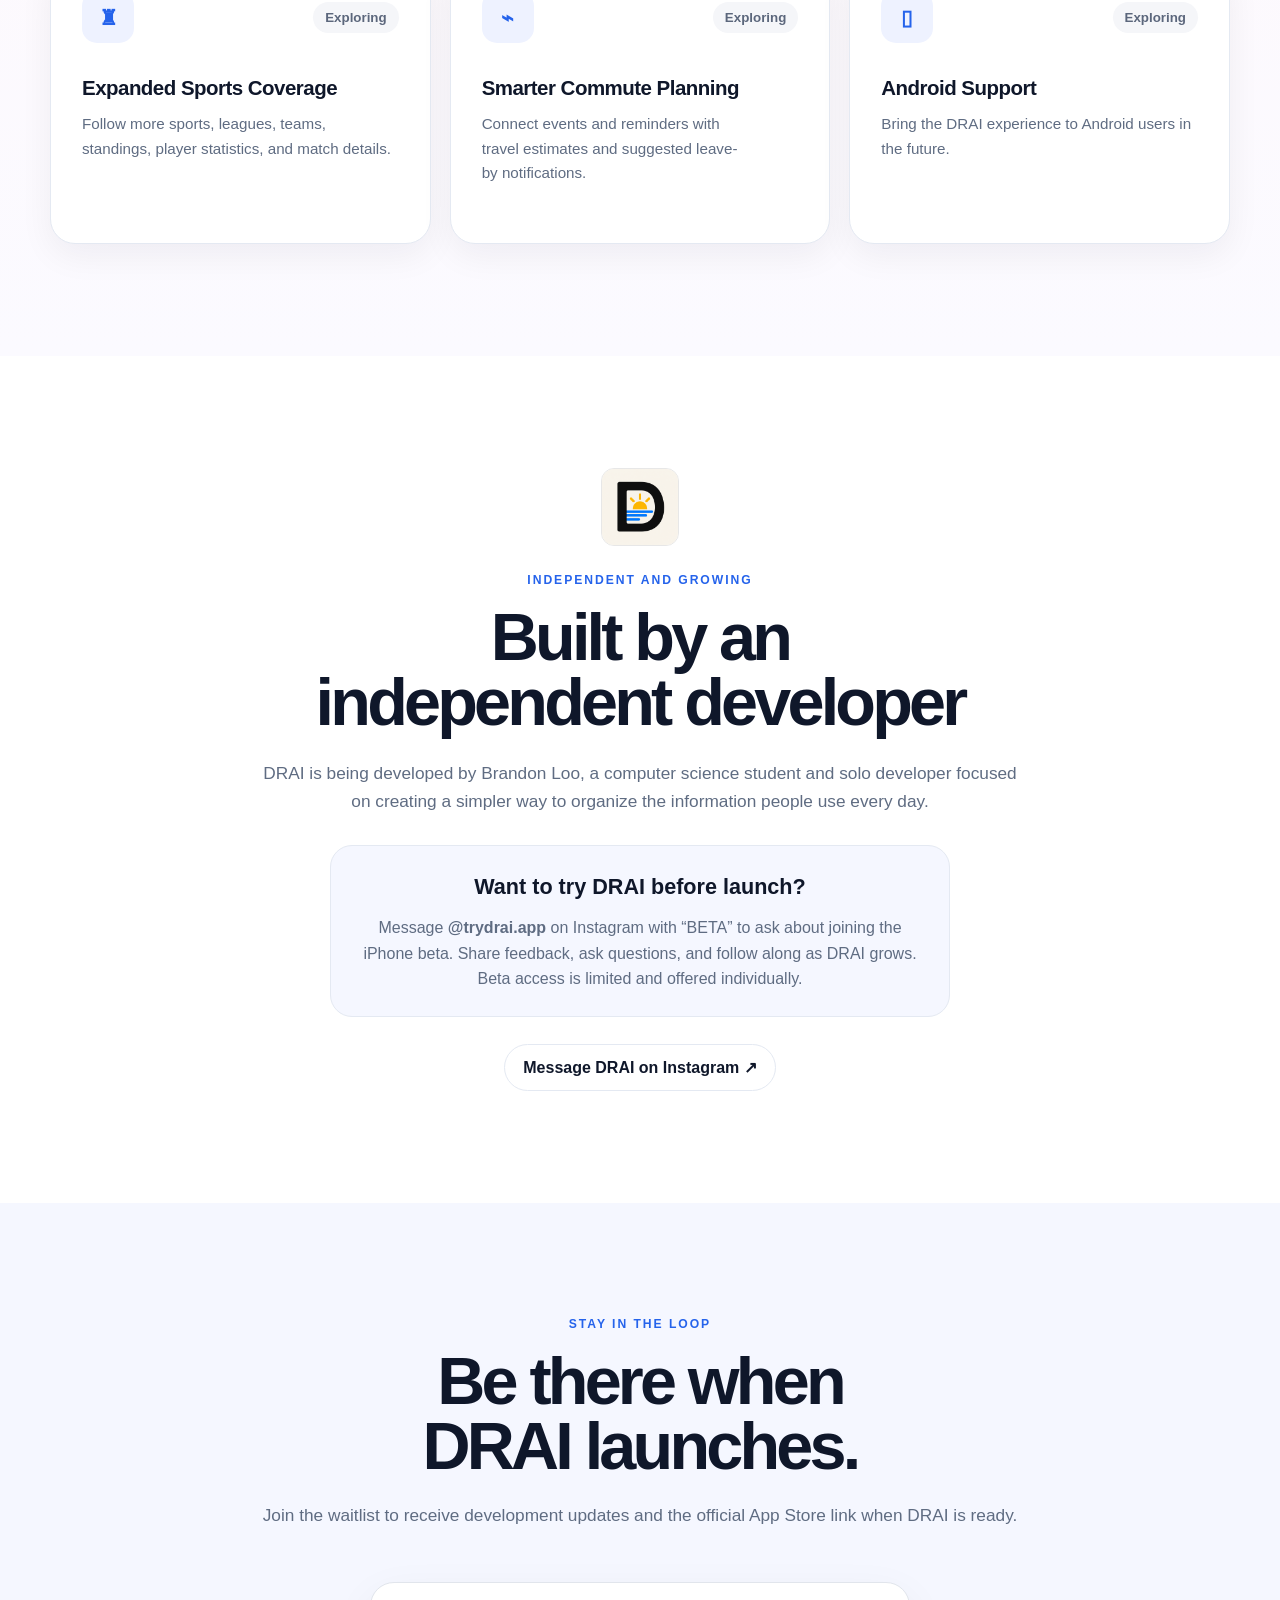
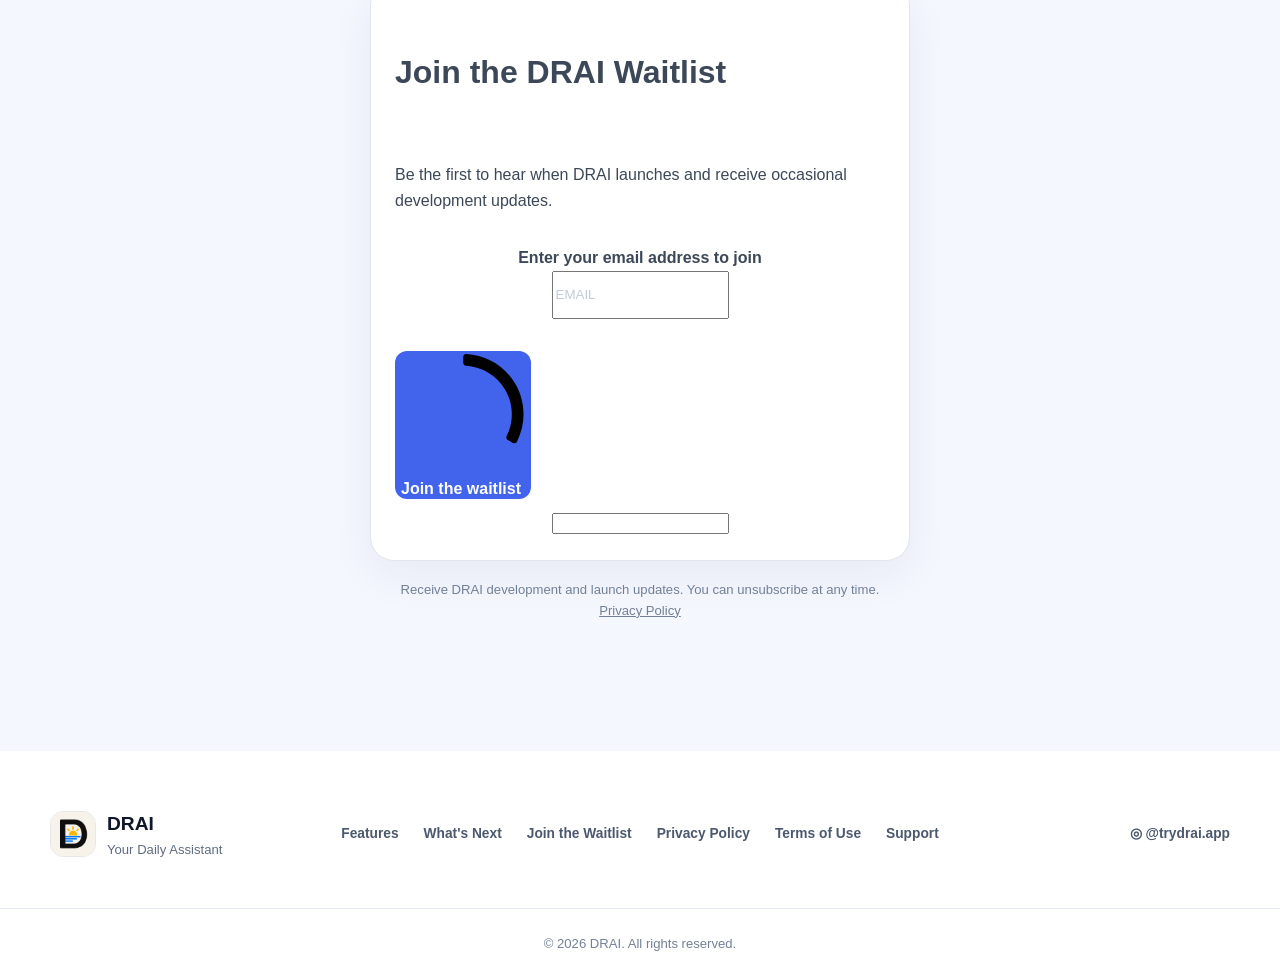
==== commit 9cc5bdc3: "Add a Support page and publish the real Terms of Use Replace the pre-launch Terms placeholder, say i" ====
--- a/index.html
+++ b/index.html
@@ -61,7 +61,7 @@
       <div class="sib-form" style="text-align: center;         background-color: #EFF2F7;                                 ">  <div id="sib-form-container" class="sib-form-container">    <div id="error-message" class="sib-form-message-panel" style="font-family:Helvetica, sans-serif; font-size:16px; text-align:left; color:#661d1d; background-color:#ffeded; border-color:#ff4949; border-radius:3px;        max-width:540px;">      <div class="sib-form-message-panel__text sib-form-message-panel__text--center">        <svg viewBox="0 0 512 512" class="sib-icon sib-notification__icon">          <path d="M256 40c118.621 0 216 96.075 216 216 0 119.291-96.61 216-216 216-119.244 0-216-96.562-216-216 0-119.203 96.602-216 216-216m0-32C119.043 8 8 119.083 8 256c0 136.997 111.043 248 248 248s248-111.003 248-248C504 119.083 392.957 8 256 8zm-11.49 120h22.979c6.823 0 12.274 5.682 11.99 12.5l-7 168c-.268 6.428-5.556 11.5-11.99 11.5h-8.979c-6.433 0-11.722-5.073-11.99-11.5l-7-168c-.283-6.818 5.167-12.5 11.99-12.5zM256 340c-15.464 0-28 12.536-28 28s12.536 28 28 28 28-12.536 28-28-12.536-28-28-28z" />        </svg>        <span class="sib-form-message-panel__inner-text">                Your subscription could not be saved. Please try again.                                    </span>      </div>    </div>    <div></div>    <div id="success-message" class="sib-form-message-panel" style="font-family:Helvetica, sans-serif; font-size:16px; text-align:left; color:#085229; background-color:#e7faf0; border-color:#13ce66; border-radius:3px;        max-width:540px;">      <div class="sib-form-message-panel__text sib-form-message-panel__text--center">        <svg viewBox="0 0 512 512" class="sib-icon sib-notification__icon">          <path d="M256 8C119.033 8 8 119.033 8 256s111.033 248 248 248 248-111.033 248-248S392.967 8 256 8zm0 464c-118.664 0-216-96.055-216-216 0-118.663 96.055-216 216-216 118.664 0 216 96.055 216 216 0 118.663-96.055 216-216 216zm141.63-274.961L217.15 376.071c-4.705 4.667-12.303 4.637-16.97-.068l-85.878-86.572c-4.667-4.705-4.637-12.303.068-16.97l8.52-8.451c4.705-4.667 12.303-4.637 16.97.068l68.976 69.533 163.441-162.13c4.705-4.667 12.303-4.637 16.97.068l8.451 8.52c4.668 4.705 4.637 12.303-.068 16.97z" />        </svg>        <span class="sib-form-message-panel__inner-text">                Check your inbox! Click the confirmation link in our email to join the DRAI waitlist. If you don’t see it, check your spam folder.                                   </span>      </div>    </div>    <div></div>    <div id="sib-container" class="sib-container--large sib-container--vertical" style="max-width:540px; text-align:center; background-color:rgba(255,255,255,1); border-width:1px; border-style:solid; border-color:#C0CCD9; border-radius:3px; direction:ltr">      <form id="sib-form" method="POST" action="https://a2c19e46.sibforms.com/serve/[base64]" data-type="subscription">        <div style="padding: 8px 0;">          <div class="sib-form-block" style="font-family:Helvetica, sans-serif; font-size:32px; font-weight:700; text-align:left; color:#3C4858; background-color:transparent; text-align:left">            <p>Join the DRAI Waitlist</p>          </div>        </div>        <div style="padding: 8px 0;">          <div class="sib-form-block" style="font-family:Helvetica, sans-serif; font-size:16px; text-align:left; color:#3C4858; background-color:transparent; text-align:left">            <div class="sib-text-form-block">              <p>Be the first to hear when DRAI launches and receive occasional development updates.</p>            </div>          </div>        </div>        <div style="padding: 8px 0;">          <div class="sib-input sib-form-block">            <div class="form__entry entry_block">              <div class="form__label-row ">                <label class="entry__label" style="font-weight: 700; text-align: left; font-family:Helvetica, sans-serif; font-size:16px; font-weight:700; text-align:left; color:#3c4858;" for="EMAIL" data-required="*">Enter your email address to join</label>                <div class="entry__field">                  <input class="input " type="text" id="EMAIL" name="EMAIL" autocomplete="off" value="" placeholder="EMAIL" data-required="true" required />                </div>              </div>              <label class="entry__error entry__error--primary" style="font-family:Helvetica, sans-serif; font-size:16px; text-align:left; color:#661d1d; background-color:#ffeded; border-color:#ff4949; border-radius:3px;">              </label>            </div>          </div>        </div>        <div style="padding: 8px 0;">          <div class="sib-captcha sib-form-block">            <div class="form__entry entry_block">              <div class="form__label-row ">                <script>                  function handleCaptchaResponse() {                    var event = new Event('captchaChange');                    document.getElementById('sib-captcha').dispatchEvent(event);                  }                </script>                <div class="g-recaptcha sib-visible-recaptcha" id="sib-captcha" data-sitekey="6LeRwtktAAAAABBnD5oGlbIA_EKZKAmbsY4WYLUY" data-callback="handleCaptchaResponse" style="direction:ltr"></div>              </div>              <label class="entry__error entry__error--primary" style="font-family:Helvetica, sans-serif; font-size:16px; text-align:left; color:#661d1d; background-color:#ffeded; border-color:#ff4949; border-radius:3px;">              </label>            </div>          </div>        </div>        <div style="padding: 8px 0;">          <div class="sib-form-block" style="text-align: left">            <button class="sib-form-block__button sib-form-block__button-with-loader" style="font-family:Helvetica, sans-serif; font-size:16px; font-weight:700; text-align:left; color:#FFFFFF; background-color:#3E4857; border-width:0px; border-radius:3px;" form="sib-form" type="submit">              <svg class="icon clickable__icon progress-indicator__icon sib-hide-loader-icon" viewBox="0 0 512 512">                <path d="M460.116 373.846l-20.823-12.022c-5.541-3.199-7.54-10.159-4.663-15.874 30.137-59.886 28.343-131.652-5.386-189.946-33.641-58.394-94.896-95.833-161.827-99.676C261.028 55.961 256 50.751 256 44.352V20.309c0-6.904 5.808-12.337 12.703-11.982 83.556 4.306 160.163 50.864 202.11 123.677 42.063 72.696 44.079 162.316 6.031 236.832-3.14 6.148-10.75 8.461-16.728 5.01z" />              </svg>              Join the waitlist            </button>          </div>        </div>        <input type="text" name="email_address_check" value="" class="input--hidden">        <input type="hidden" name="locale" value="en">      </form>    </div>  </div></div><p class="privacy-note">Receive DRAI development and launch updates. You can unsubscribe at any time. <a href="privacy.html">Privacy Policy</a></p>
     </div></section>
   </main>
-  <footer><div class="footer-main page-width"><div class="footer-brand"><img src="assets/drai-icon.png" alt="" width="46" height="46"><div><strong>DRAI</strong><span>Your Daily Assistant</span></div></div><div class="footer-links"><a href="#features">Features</a><a href="#roadmap">What's Next</a><a href="#waitlist">Join the Waitlist</a><a href="privacy.html">Privacy Policy</a><a href="terms.html">Terms of Use</a></div><a class="footer-social" href="https://www.instagram.com/trydrai.app/" target="_blank" rel="noreferrer">◎ @trydrai.app</a></div><p class="copyright">© <span id="year"></span> DRAI. All rights reserved.</p></footer>
+  <footer><div class="footer-main page-width"><div class="footer-brand"><img src="assets/drai-icon.png" alt="" width="46" height="46"><div><strong>DRAI</strong><span>Your Daily Assistant</span></div></div><div class="footer-links"><a href="#features">Features</a><a href="#roadmap">What's Next</a><a href="#waitlist">Join the Waitlist</a><a href="privacy.html">Privacy Policy</a><a href="terms.html">Terms of Use</a><a href="support.html">Support</a></div><a class="footer-social" href="https://www.instagram.com/trydrai.app/" target="_blank" rel="noreferrer">◎ @trydrai.app</a></div><p class="copyright">© <span id="year"></span> DRAI. All rights reserved.</p></footer>
   <script src="script.js"></script><script>  window.REQUIRED_CODE_ERROR_MESSAGE = 'Please choose a country code';  window.LOCALE = 'en';  window.EMAIL_INVALID_MESSAGE = window.SMS_INVALID_MESSAGE = "The information provided is invalid. Please review the field format and try again.";  window.REQUIRED_ERROR_MESSAGE = "This field cannot be left blank. ";  window.GENERIC_INVALID_MESSAGE = "The information provided is invalid. Please review the field format and try again.";  window.INVALID_NUMBER = "The information provided is invalid. Please review the field format and try again.";  window.INVALID_DATE = "Please enter a valid date";  window.REQUIRED_MULTISELECT_MESSAGE = 'Please select at least 1 option';  window.translation = {    common: {      selectedList: '{quantity} list selected',      selectedLists: '{quantity} lists selected',      selectedOption: '{quantity} selected',      selectedOptions: '{quantity} selected',    }  };  var AUTOHIDE = Boolean(0);</script><script defer src="https://sibforms.com/forms/end-form/build/main.js"></script><script src="https://www.google.com/recaptcha/api.js?hl=en"></script>
 <script>
 (()=>{const section=document.querySelector('#features');const cards=[...section.querySelectorAll('.feature-card')];const select=document.querySelector('#feature-select');let active=0;cards.forEach((card,index)=>{const option=document.createElement('option');option.value=index;option.textContent=card.querySelector('h3').textContent;select.append(option);card.querySelector('img').loading='lazy';});function show(index){active=(index+cards.length)%cards.length;cards.forEach((card,i)=>card.classList.toggle('gallery-active',i===active));select.value=String(active);document.querySelector('#feature-count').textContent=(active+1)+' / '+cards.length;}select.addEventListener('change',()=>show(Number(select.value)));document.querySelector('#feature-prev').addEventListener('click',()=>show(active-1));document.querySelector('#feature-next').addEventListener('click',()=>show(active+1));show(0);section.classList.add('gallery-ready');})();
--- a/styles.css
+++ b/styles.css
@@ -12,3 +12,4 @@
 @media(max-width:1000px){.hero{grid-template-columns:1fr;padding-top:90px}.hero-copy{max-width:760px}.hero-media{margin-top:45px}.feature-grid{grid-template-columns:repeat(2,1fr)}.insight-grid{gap:60px}.footer-main{grid-template-columns:1fr}.footer-brand{justify-content:center}.footer-social{justify-self:center}}
 @media(max-width:720px){.page-width{width:min(100% - 28px,1180px)}.section-space{padding-block:82px}.site-header{padding-inline:18px}.menu-button{display:block}.site-header nav{position:absolute;top:calc(100% + 1px);left:0;right:0;display:none;align-items:stretch;gap:0;padding:12px 18px 20px;border-bottom:1px solid var(--line);background:#fff;box-shadow:0 18px 30px rgba(15,23,42,.08)}.site-header nav.open{display:grid}.site-header nav a{padding:12px 4px}.nav-cta{margin-top:7px;text-align:center}.hero{min-height:auto;padding-block:76px 60px}h1{font-size:clamp(3.15rem,15vw,4.7rem)}.hero-text{font-size:1rem}.hero-media{min-height:570px}.phone-shell{width:262px}.hero-glow{width:380px;height:380px}.floating-chip{font-size:.72rem}.chip-one{right:-5px}.chip-two{left:-5px}.feature-grid,.steps-grid,.roadmap-grid,.insight-grid,.form-row{grid-template-columns:1fr}.screen-preview{height:330px}.screen-preview img{width:156px;height:306px}.insight-grid{gap:45px}.insight-phone{width:min(300px,90%)}.insight-copy li{align-items:flex-start;font-size:1rem}.steps-grid article{min-height:270px}.roadmap-grid article{min-height:260px}.about-content h2{font-size:clamp(2.8rem,13vw,4.2rem)}.waitlist-card{padding:28px 20px}.check-row{align-items:flex-start}.footer-links{gap:15px 20px}}
 @media(prefers-reduced-motion:reduce){html{scroll-behavior:auto}.feature-card,.button{transition:none}}
+.legal-page h3{margin:48px 0 12px;font-size:1.35rem;letter-spacing:-.02em}.legal-page ul{margin:0 0 16px;padding-left:22px;color:var(--muted);font-size:1.05rem}.legal-page li{margin:6px 0}.legal-page strong{color:var(--ink)}.legal-page a{color:var(--blue)}.legal-date{margin-top:18px;font-size:.92rem!important}.legal-table-wrap{overflow-x:auto;margin:18px 0;border:1px solid var(--line);border-radius:16px}.legal-page table{width:100%;min-width:620px;border-collapse:collapse;font-size:.95rem}.legal-page th,.legal-page td{padding:13px 16px;border-bottom:1px solid var(--line);text-align:left;vertical-align:top}.legal-page th{color:var(--ink);background:var(--soft);font-weight:750}.legal-page td{color:var(--muted)}.legal-page tr:last-child td{border-bottom:0}.legal-page td:first-child{color:var(--ink);font-weight:650}
